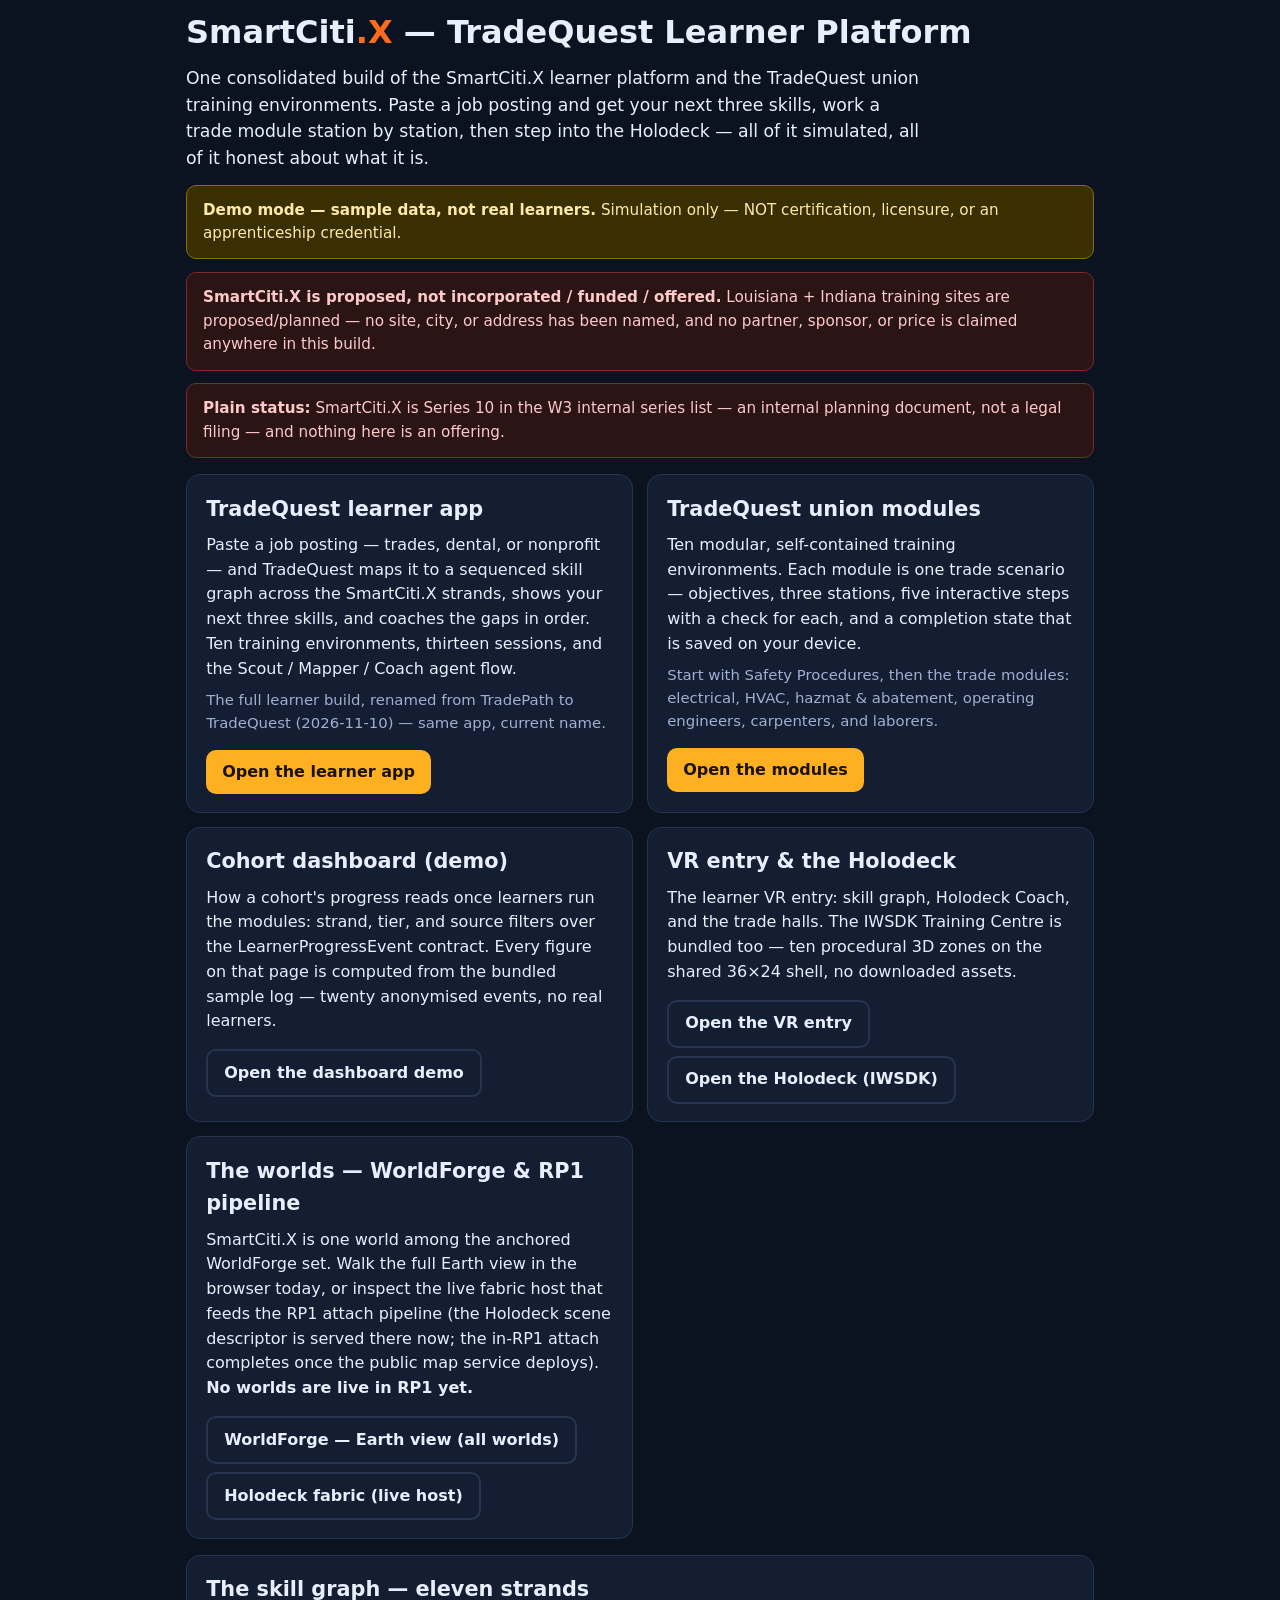
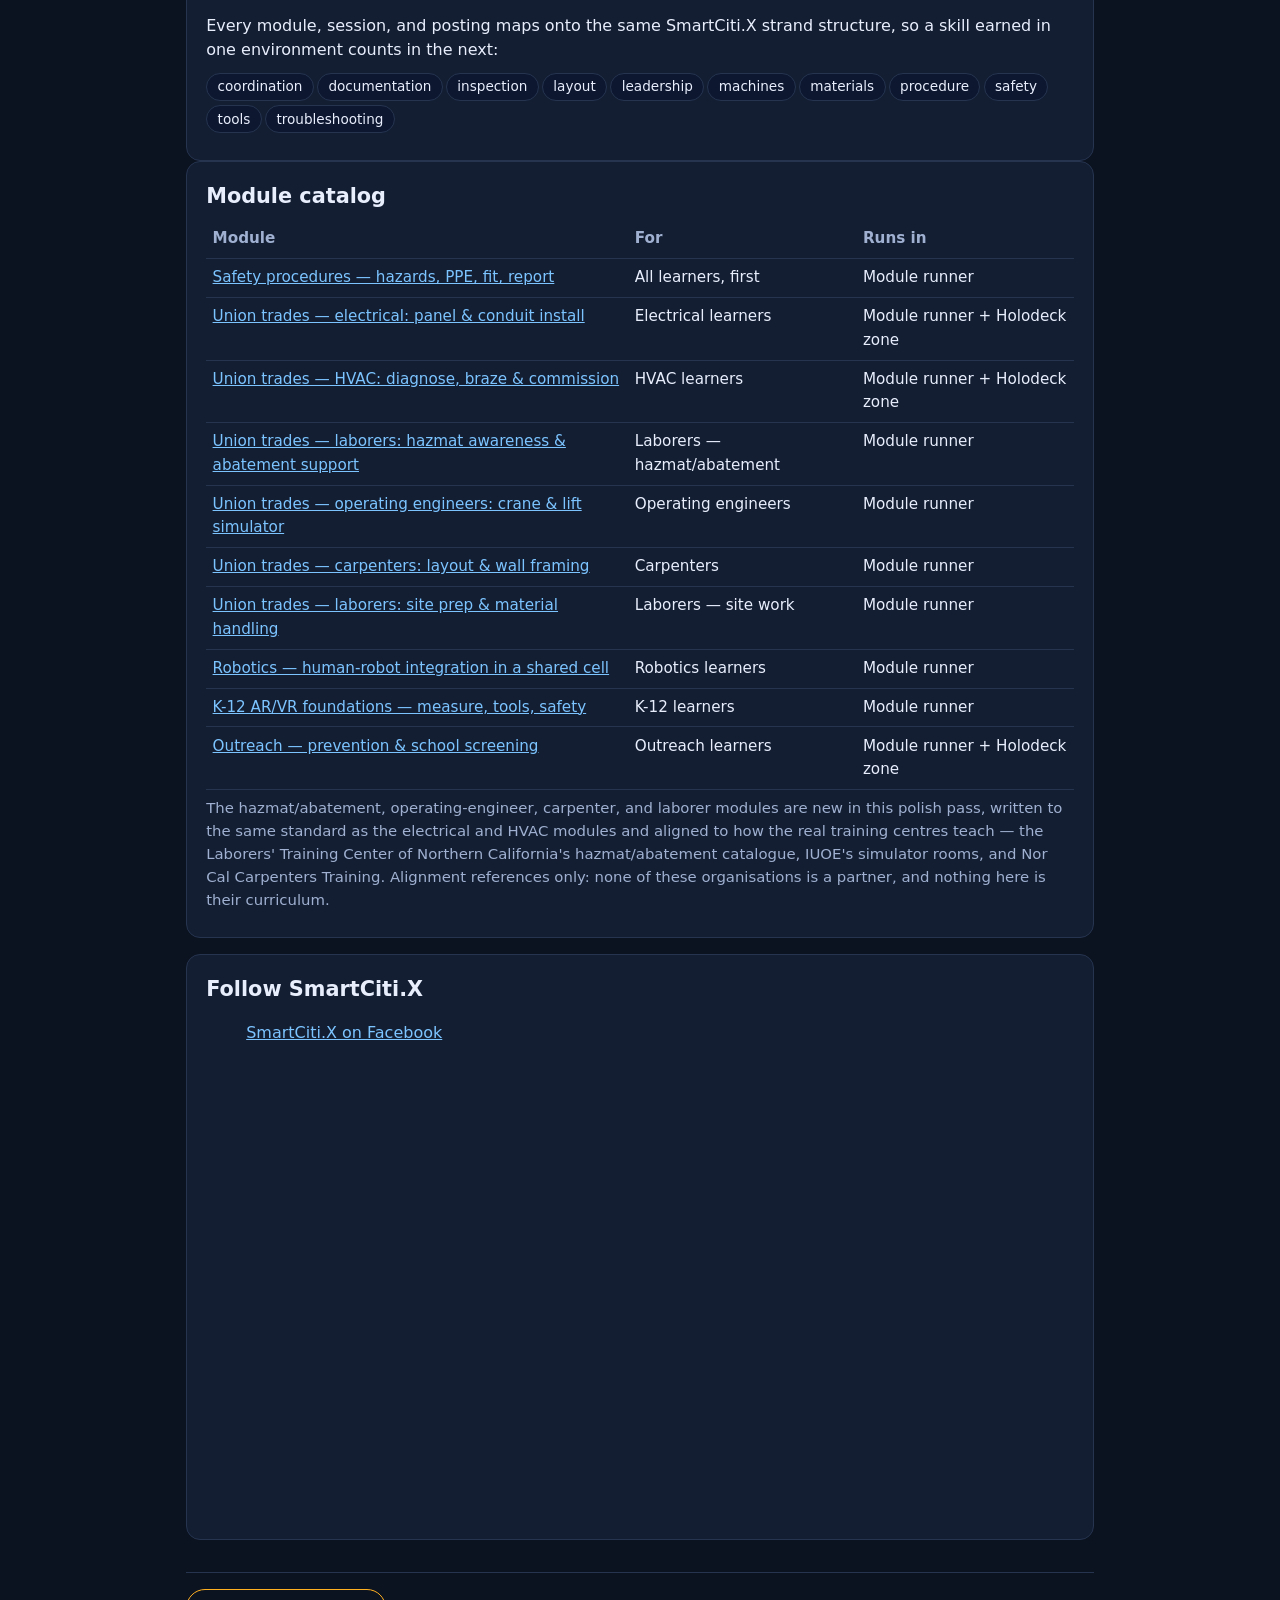
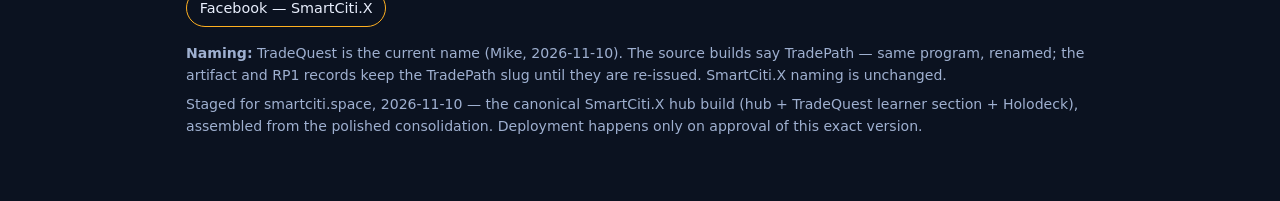
==== index.html @ e9504db9 "SmartCiti.X staged site — text snapshot (31 files, 558,957 B): hub + TradeQuest learner/modules + Ho" ====
<!DOCTYPE html>
<html lang="en">
<head>
<meta charset="utf-8">
<meta name="viewport" content="width=device-width, initial-scale=1, viewport-fit=cover">
<title>SmartCiti.X — TradeQuest Learner Platform</title>
<meta name="description" content="SmartCiti.X learner platform hub: the TradeQuest skill-graph app, ten modular union training environments, the cohort dashboard demo, and the VR entry. Demo build — SmartCiti.X is proposed, not incorporated, funded, or offered.">
<link rel="canonical" href="https://smartciti.space/">
<link rel="icon" type="image/png" href="assets/profile.png">
<meta property="og:title" content="SmartCiti.X — TradeQuest Learner Platform">
<meta property="og:description" content="A city-scale training world: trades, robotics, and manufacturing skills learned by doing. Demo build — SmartCiti.X is proposed, not incorporated, funded, or offered.">
<meta property="og:type" content="website">
<meta property="og:url" content="https://smartciti.space/">
<meta property="og:image" content="https://smartciti.space/assets/og-cover.png">
<meta property="og:image:width" content="1640">
<meta property="og:image:height" content="924">
<meta name="twitter:card" content="summary_large_image">
<meta name="twitter:title" content="SmartCiti.X — TradeQuest Learner Platform">
<meta name="twitter:description" content="A city-scale training world: trades, robotics, and manufacturing skills learned by doing. Demo build — proposed, not incorporated, funded, or offered.">
<meta name="twitter:image" content="https://smartciti.space/assets/og-cover.png">
<style>
:root{--bg:#0b1220;--panel:#131e33;--ink:#e8eefc;--mut:#9fb0d0;--acc:#ffb020;--ok:#2fbf71;--line:#26344f;--brand:#ff6b1a}
*{box-sizing:border-box}
body{margin:0;background:var(--bg);color:var(--ink);font-family:system-ui,-apple-system,"Segoe UI",sans-serif;line-height:1.55}
main{max-width:940px;margin:0 auto;padding:0 16px 56px}
a{color:#7cc4ff}
h1{font-size:2rem;margin:.5rem 0 .2rem}
h1 .x{color:var(--brand)}
h2{font-size:1.3rem;margin:0 0 .5rem}
p{margin:.45rem 0}
.lede{font-size:1.08rem;color:var(--ink);max-width:46rem}
.banner{border-radius:10px;padding:.8rem 1rem;margin:.8rem 0;font-size:.95rem}
.banner.demo{background:#3a2f00;border:1px solid #8a6d00;color:#ffe9a8}
.banner.proposed{background:#2a1414;border:1px solid #7a2b2b;color:#ffc9c9}
.grid{display:grid;grid-template-columns:1fr 1fr;gap:14px;margin:1rem 0}
@media(max-width:640px){.grid{grid-template-columns:1fr}}
.card{background:var(--panel);border:1px solid var(--line);border-radius:14px;padding:1.1rem 1.2rem}
.card a.btn{display:inline-block;margin-top:.5rem;background:var(--acc);color:#1a1200;font-weight:800;border-radius:10px;padding:.6rem 1rem;text-decoration:none}
.card a.btn.ghost{background:transparent;color:var(--ink);border:2px solid var(--line);font-weight:600}
.mut{color:var(--mut);font-size:.93rem}
.pill{display:inline-block;border:1px solid var(--line);border-radius:999px;padding:.15rem .65rem;margin:.15rem .2rem .15rem 0;font-size:.85rem;background:#0d1730}
table{width:100%;border-collapse:collapse;font-size:.95rem}
td,th{border-bottom:1px solid var(--line);padding:.45rem .4rem;text-align:left;vertical-align:top}
th{color:var(--mut);font-weight:600}
footer{color:var(--mut);font-size:.88rem;margin-top:2rem;border-top:1px solid var(--line);padding-top:1rem}
.agi-social{background:var(--panel);border:1px solid var(--line);border-radius:14px;padding:1.1rem 1.2rem;margin:1rem 0}
.agi-social h2{margin:0 0 1rem}
.agi-chips{display:flex;flex-wrap:wrap;gap:.5rem;margin:0 0 1rem;padding:0;list-style:none}
.agi-chips a{display:inline-block;padding:.45rem .8rem;border:1px solid var(--acc);border-radius:999px;color:var(--ink);text-decoration:none;font-size:.9rem}
.agi-fb-slot{min-height:500px}
</style>
</head>
<body>
<main>
<h1>SmartCiti<span class="x">.X</span> — TradeQuest Learner Platform</h1>
<p class="lede">One consolidated build of the SmartCiti.X learner platform and the
TradeQuest union training environments. Paste a job posting and get your next
three skills, work a trade module station by station, then step into the
Holodeck — all of it simulated, all of it honest about what it is.</p>

<div class="banner demo"><strong>Demo mode — sample data, not real learners.</strong>
Simulation only — NOT certification, licensure, or an apprenticeship credential.</div>
<div class="banner proposed"><strong>SmartCiti.X is proposed, not incorporated /
funded / offered.</strong> Louisiana + Indiana training sites are proposed/planned —
no site, city, or address has been named, and no partner, sponsor, or price is
claimed anywhere in this build.</div>
<div class="banner proposed"><strong>Plain status:</strong> SmartCiti.X is Series 10 in the W3 internal series list — an internal planning document, not a legal filing — and nothing here is an offering.</div>

<div class="grid">
  <section class="card">
    <h2>TradeQuest learner app</h2>
    <p>Paste a job posting — trades, dental, or nonprofit — and TradeQuest maps it
    to a sequenced skill graph across the SmartCiti.X strands, shows your next
    three skills, and coaches the gaps in order. Ten training environments,
    thirteen sessions, and the Scout / Mapper / Coach agent flow.</p>
    <p class="mut">The full learner build, renamed from TradePath to TradeQuest
    (2026-11-10) — same app, current name.</p>
    <a class="btn" href="learner/index.html">Open the learner app</a>
  </section>
  <section class="card">
    <h2>TradeQuest union modules</h2>
    <p>Ten modular, self-contained training environments. Each module is one
    trade scenario — objectives, three stations, five interactive steps with a
    check for each, and a completion state that is saved on your device.</p>
    <p class="mut">Start with Safety Procedures, then the trade modules:
    electrical, HVAC, hazmat &amp; abatement, operating engineers, carpenters,
    and laborers.</p>
    <a class="btn" href="modules/index.html">Open the modules</a>
  </section>
  <section class="card">
    <h2>Cohort dashboard (demo)</h2>
    <p>How a cohort's progress reads once learners run the modules: strand,
    tier, and source filters over the LearnerProgressEvent contract. Every
    figure on that page is computed from the bundled sample log — twenty
    anonymised events, no real learners.</p>
    <a class="btn ghost" href="dashboard-v2-demo.html">Open the dashboard demo</a>
  </section>
  <section class="card">
    <h2>VR entry &amp; the Holodeck</h2>
    <p>The learner VR entry: skill graph, Holodeck Coach, and the trade halls.
    The IWSDK Training Centre is bundled too — ten procedural 3D zones on the
    shared 36×24 shell, no downloaded assets.</p>
    <a class="btn ghost" href="vr-entry/index.html">Open the VR entry</a>
    <a class="btn ghost" href="holodeck/index.html">Open the Holodeck (IWSDK)</a>
  </section>
  <section class="card">
    <h2>The worlds — WorldForge &amp; RP1 pipeline</h2>
    <p>SmartCiti.X is one world among the anchored WorldForge set. Walk the full
    Earth view in the browser today, or inspect the live fabric host that feeds
    the RP1 attach pipeline (the Holodeck scene descriptor is served there now;
    the in-RP1 attach completes once the public map service deploys).
    <strong>No worlds are live in RP1 yet.</strong></p>
    <a class="btn ghost" href="https://agifuturefoundation.github.io/WorldForge-Browser/earth/">WorldForge — Earth view (all worlds)</a>
    <a class="btn ghost" href="https://rp1-worlds-production.up.railway.app/holodeck.json">Holodeck fabric (live host)</a>
  </section>
</div>

<section class="card">
  <h2>The skill graph — eleven strands</h2>
  <p>Every module, session, and posting maps onto the same SmartCiti.X strand
  structure, so a skill earned in one environment counts in the next:</p>
  <p><span class="pill">coordination</span><span class="pill">documentation</span><span class="pill">inspection</span><span class="pill">layout</span><span class="pill">leadership</span><span class="pill">machines</span><span class="pill">materials</span><span class="pill">procedure</span><span class="pill">safety</span><span class="pill">tools</span><span class="pill">troubleshooting</span></p>
</section>

<section class="card">
  <h2>Module catalog</h2>
  <table>
    <tr><th>Module</th><th>For</th><th>Runs in</th></tr>
    <tr><td><a href="modules/index.html?scenario=safety-procedures">Safety procedures — hazards, PPE, fit, report</a></td><td>All learners, first</td><td>Module runner</td></tr>
    <tr><td><a href="modules/index.html?scenario=union-trades-electrical">Union trades — electrical: panel &amp; conduit install</a></td><td>Electrical learners</td><td>Module runner + Holodeck zone</td></tr>
    <tr><td><a href="modules/index.html?scenario=union-trades-hvac">Union trades — HVAC: diagnose, braze &amp; commission</a></td><td>HVAC learners</td><td>Module runner + Holodeck zone</td></tr>
    <tr><td><a href="modules/index.html?scenario=union-trades-hazmat-abatement">Union trades — laborers: hazmat awareness &amp; abatement support</a></td><td>Laborers — hazmat/abatement</td><td>Module runner</td></tr>
    <tr><td><a href="modules/index.html?scenario=union-trades-operating-engineers">Union trades — operating engineers: crane &amp; lift simulator</a></td><td>Operating engineers</td><td>Module runner</td></tr>
    <tr><td><a href="modules/index.html?scenario=union-trades-carpenters">Union trades — carpenters: layout &amp; wall framing</a></td><td>Carpenters</td><td>Module runner</td></tr>
    <tr><td><a href="modules/index.html?scenario=union-trades-laborers">Union trades — laborers: site prep &amp; material handling</a></td><td>Laborers — site work</td><td>Module runner</td></tr>
    <tr><td><a href="modules/index.html?scenario=robotics-integration">Robotics — human-robot integration in a shared cell</a></td><td>Robotics learners</td><td>Module runner</td></tr>
    <tr><td><a href="modules/index.html?scenario=k12-arvr-foundations">K-12 AR/VR foundations — measure, tools, safety</a></td><td>K-12 learners</td><td>Module runner</td></tr>
    <tr><td><a href="modules/index.html?scenario=dental-screening-outreach">Outreach — prevention &amp; school screening</a></td><td>Outreach learners</td><td>Module runner + Holodeck zone</td></tr>
  </table>
  <p class="mut">The hazmat/abatement, operating-engineer, carpenter, and laborer
  modules are new in this polish pass, written to the same standard as the
  electrical and HVAC modules and aligned to how the real training centres
  teach — the Laborers' Training Center of Northern California's
  hazmat/abatement catalogue, IUOE's simulator rooms, and Nor Cal Carpenters
  Training. Alignment references only: none of these organisations is a
  partner, and nothing here is their curriculum.</p>
</section>

<section class="agi-social">
  <h2>Follow SmartCiti.X</h2>
  <div class="agi-fb-slot">
    <div class="fb-page"
         data-href="https://www.facebook.com/profile.php?id=61596590964426"
         data-tabs="timeline"
         data-width="500" data-height="500"
         data-small-header="false"
         data-adapt-container-width="true"
         data-hide-cover="false"
         data-show-facepile="false">
      <blockquote cite="https://www.facebook.com/profile.php?id=61596590964426" class="fb-xfbml-parse-ignore">
        <a href="https://www.facebook.com/profile.php?id=61596590964426">SmartCiti.X on Facebook</a>
      </blockquote>
    </div>
  </div>
</section>

<footer>
  <ul class="agi-chips" aria-label="Follow us">
    <li><a href="https://www.facebook.com/profile.php?id=61596590964426" rel="noopener" target="_blank">Facebook — SmartCiti.X</a></li>
  </ul>
  <p><strong>Naming:</strong> TradeQuest is the current name (Mike, 2026-11-10).
  The source builds say TradePath — same program, renamed; the artifact and RP1
  records keep the TradePath slug until they are re-issued. SmartCiti.X naming
  is unchanged.</p>
  <p>Staged for smartciti.space, 2026-11-10 — the canonical SmartCiti.X hub
  build (hub + TradeQuest learner section + Holodeck), assembled from the
  polished consolidation. Deployment happens only on approval of this exact
  version.</p>
</footer>
</main>
<div id="fb-root"></div>
<script>
  // Lazy SDK loader: call agiLoadFb() when the Follow section nears the viewport.
  function agiLoadFb(){
    if (window.__agiFbLoaded) return; window.__agiFbLoaded = true;
    var s=document.createElement('script');
    s.async=true; s.defer=true; s.crossOrigin='anonymous';
    s.src='https://connect.facebook.net/en_US/sdk.js#xfbml=1&version=v20.0';
    document.body.appendChild(s);
  }
  document.addEventListener('DOMContentLoaded',function(){
    var el=document.querySelector('.agi-social'); if(!el) return;
    if(!('IntersectionObserver' in window)){ agiLoadFb(); return; }
    var io=new IntersectionObserver(function(es){ es.forEach(function(e){ if(e.isIntersecting){ agiLoadFb(); io.disconnect(); } }); },{rootMargin:'600px'});
    io.observe(el);
  });
</script>
</body>
</html>
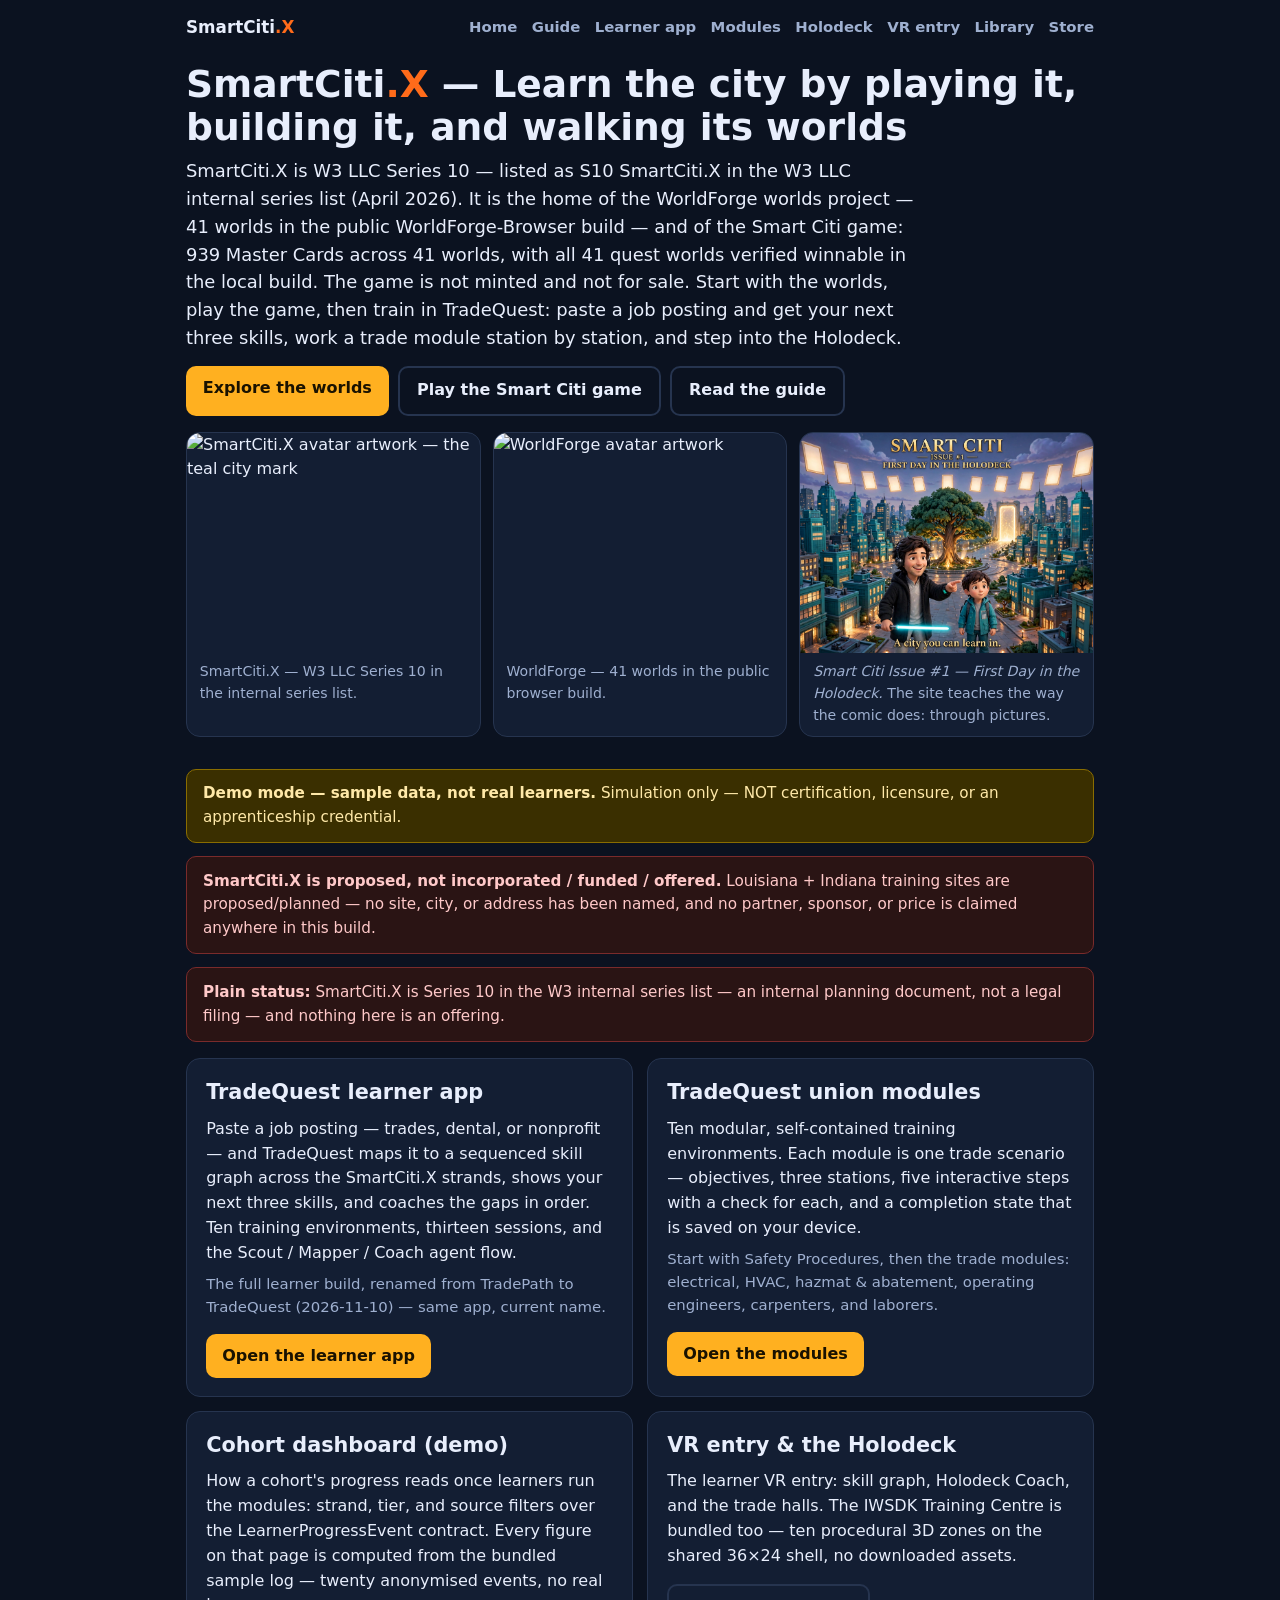
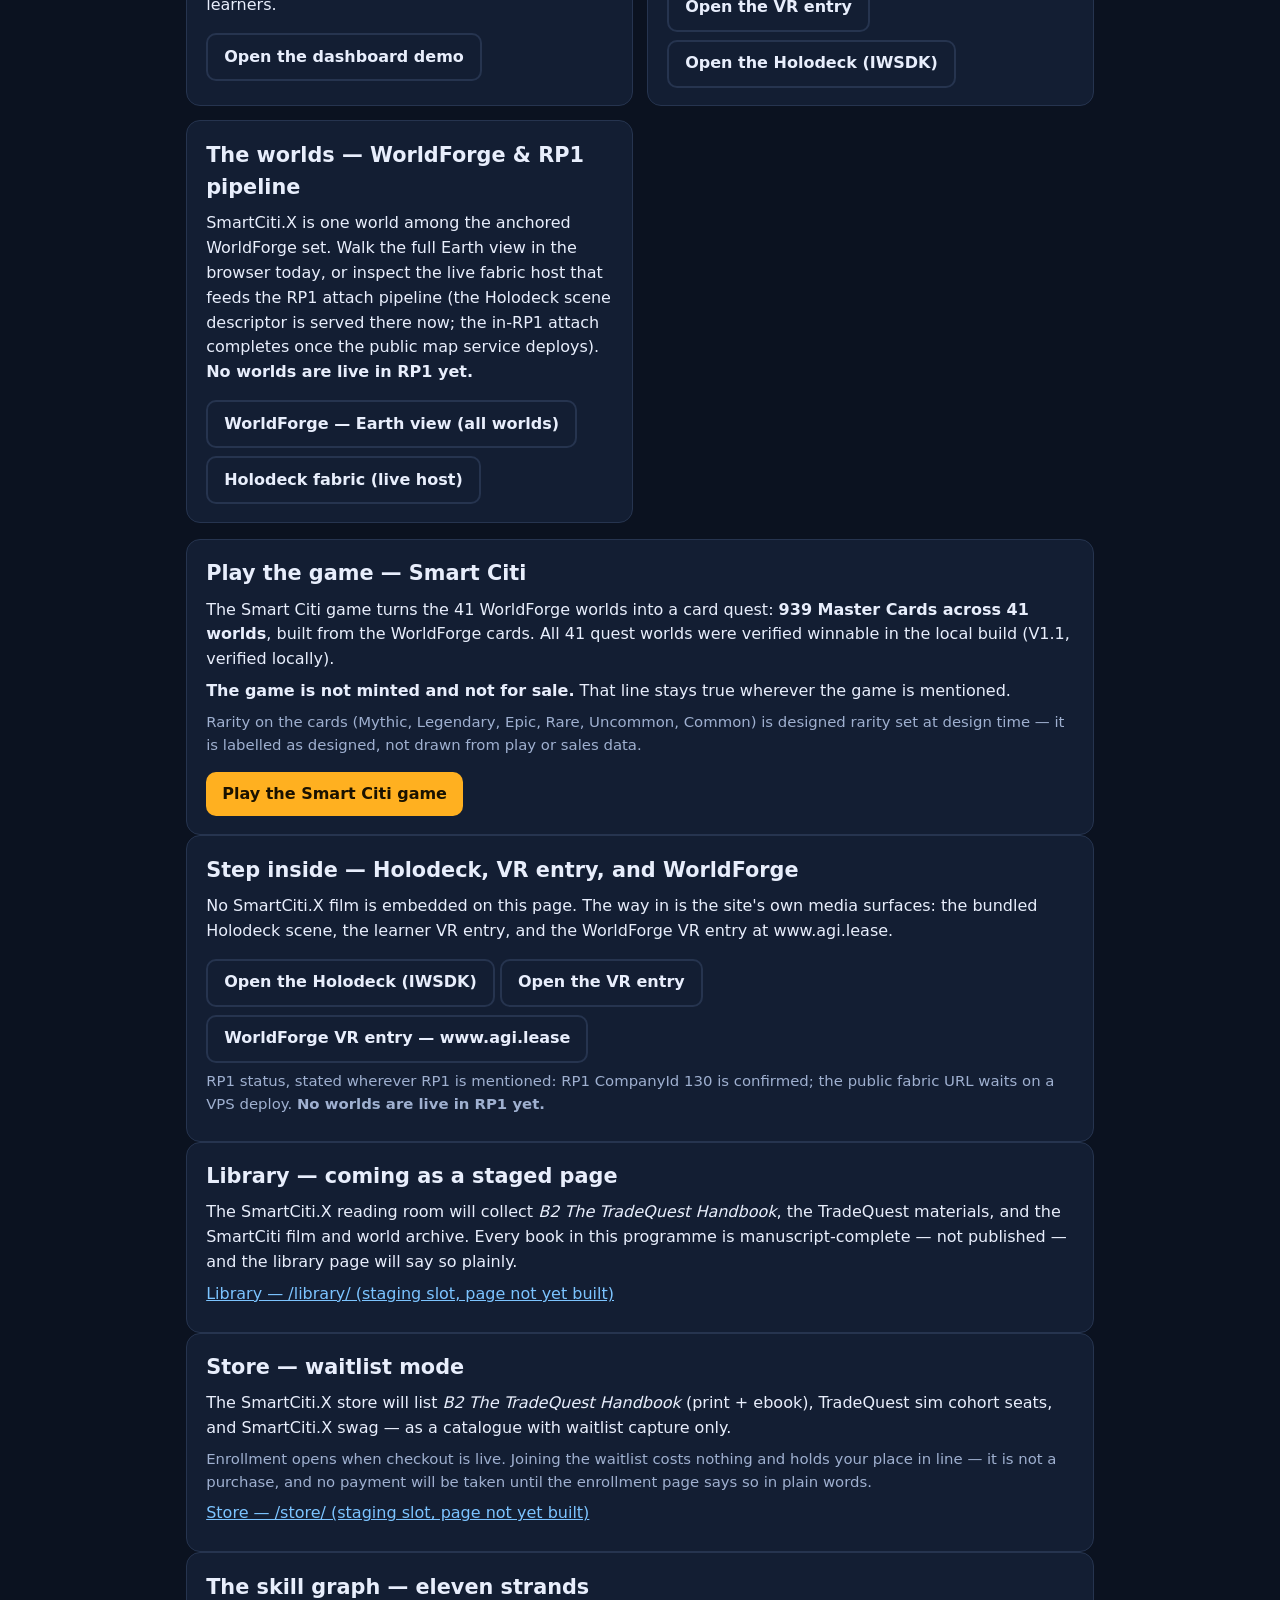
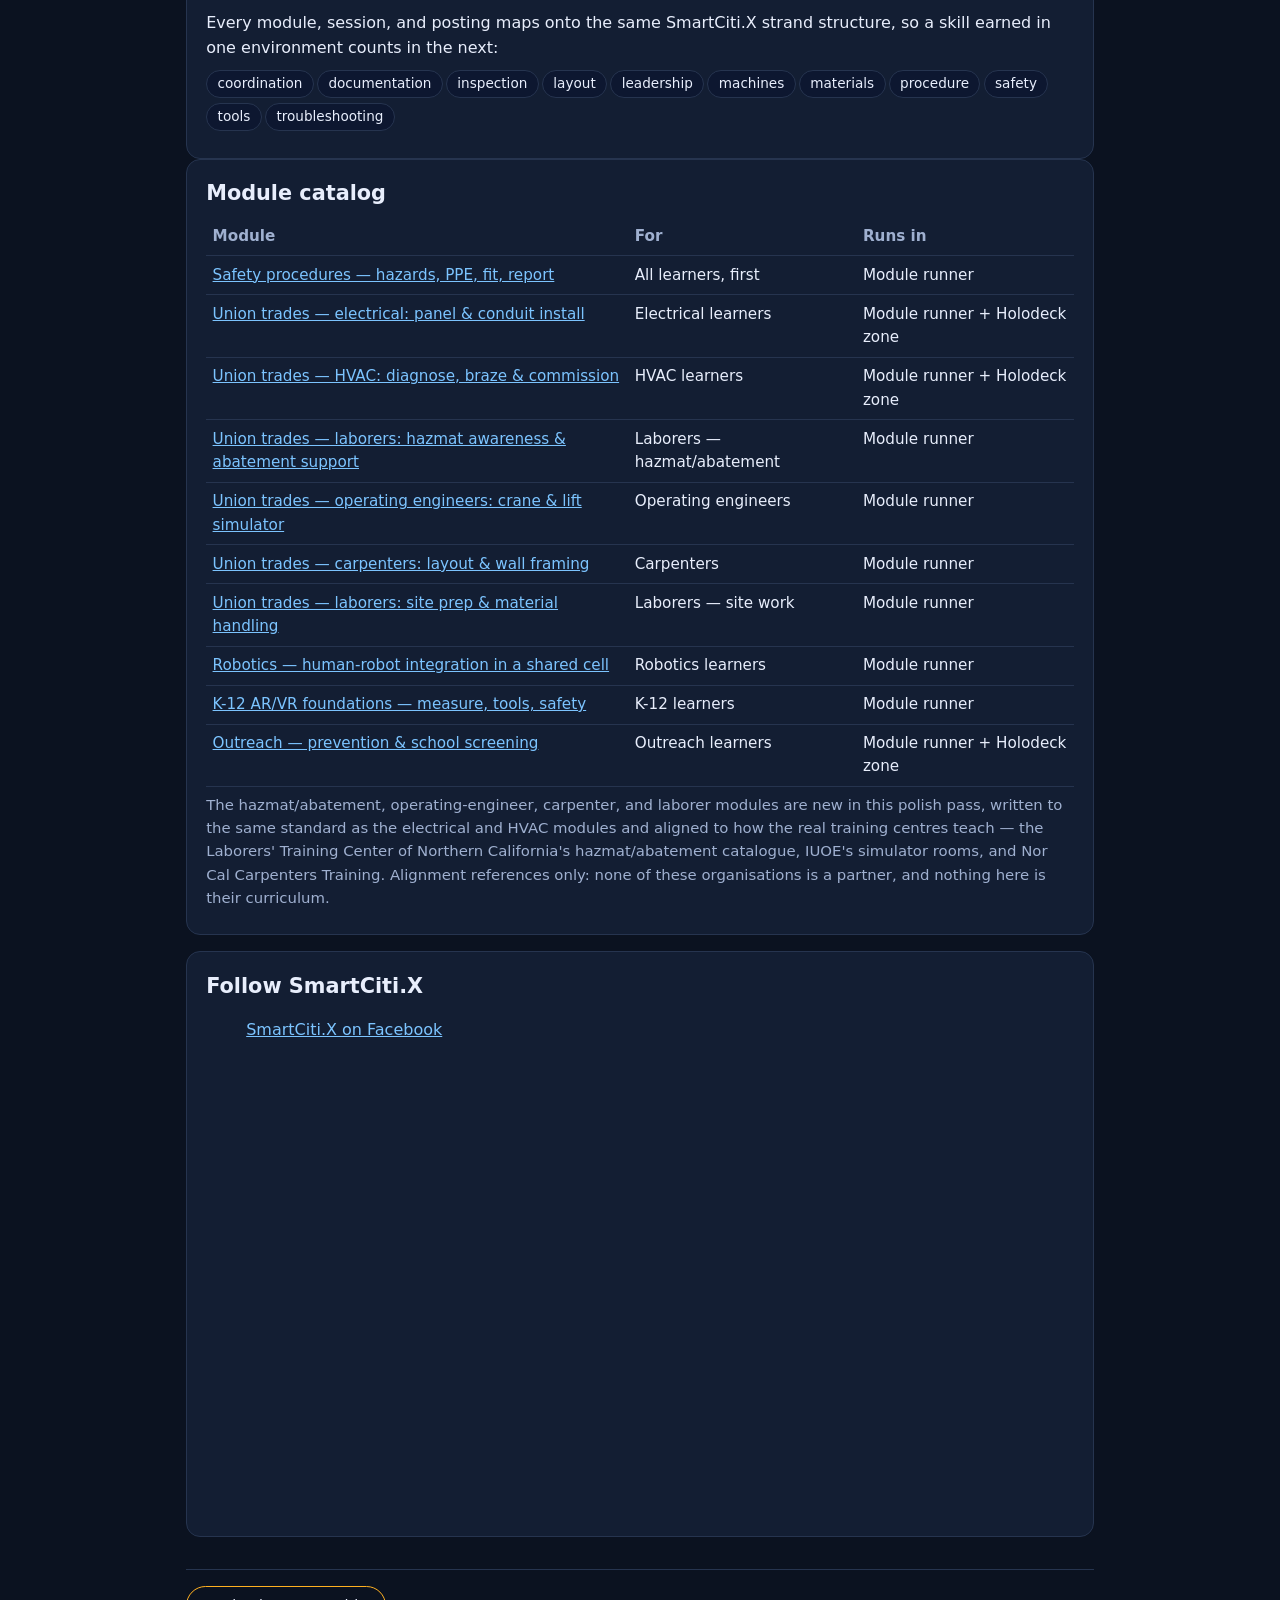
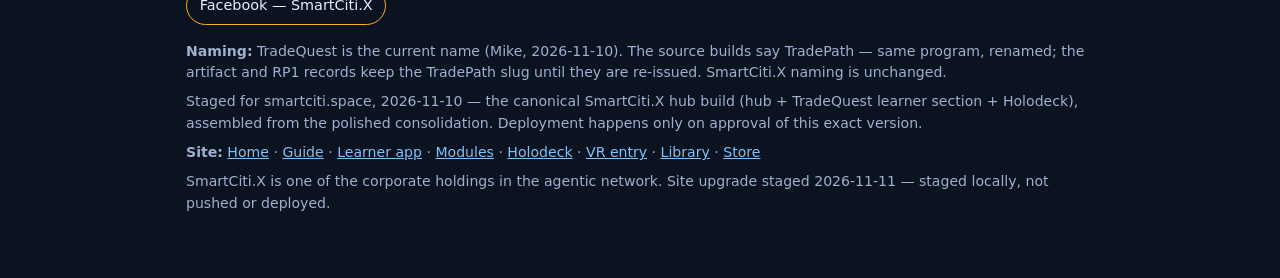
==== commit 65a1aa8e: "Site upgrade 2026-11: hero + Smart Citi game live at /game/" ====
--- a/index.html
+++ b/index.html
@@ -48,15 +48,75 @@
 .agi-chips{display:flex;flex-wrap:wrap;gap:.5rem;margin:0 0 1rem;padding:0;list-style:none}
 .agi-chips a{display:inline-block;padding:.45rem .8rem;border:1px solid var(--acc);border-radius:999px;color:var(--ink);text-decoration:none;font-size:.9rem}
 .agi-fb-slot{min-height:500px}
+.site-head{display:flex;flex-wrap:wrap;align-items:center;gap:.6rem 1rem;padding:.9rem 0 .4rem}
+.site-head .brand{font-weight:800;font-size:1.05rem;color:var(--ink);text-decoration:none}
+.site-head .brand .x{color:var(--brand)}
+.site-nav{display:flex;flex-wrap:wrap;gap:.35rem .9rem;margin-left:auto}
+.site-nav a{color:var(--mut);text-decoration:none;font-size:.93rem;font-weight:600}
+.site-nav a:hover{color:var(--ink);text-decoration:underline}
+.hero{padding:.6rem 0 .2rem}
+.hero h1{font-size:2.35rem;line-height:1.15;margin:.4rem 0 .5rem}
+.hero .lede{font-size:1.12rem}
+.hero-figs{display:grid;grid-template-columns:1fr 1fr 1fr;gap:12px;margin:1rem 0}
+@media(max-width:640px){.hero-figs{grid-template-columns:1fr}}
+.hero-figs figure{margin:0;background:var(--panel);border:1px solid var(--line);border-radius:14px;overflow:hidden}
+.hero-figs img{display:block;width:100%;height:220px;object-fit:cover}
+.hero-figs figcaption{padding:.55rem .8rem;color:var(--mut);font-size:.88rem}
+.cta-row{display:flex;flex-wrap:wrap;gap:.6rem;margin:.9rem 0 .2rem}
+.cta-row a.btn{display:inline-block;background:var(--acc);color:#1a1200;font-weight:800;border-radius:10px;padding:.65rem 1.05rem;text-decoration:none}
+.cta-row a.btn.ghost{background:transparent;color:var(--ink);border:2px solid var(--line);font-weight:600}
+.btn.disabled{opacity:.55;cursor:default}
+figure.page-fig{margin:1rem 0;background:var(--panel);border:1px solid var(--line);border-radius:14px;overflow:hidden}
+figure.page-fig img{display:block;width:100%;max-height:340px;object-fit:cover}
+figure.page-fig figcaption{padding:.55rem .8rem;color:var(--mut);font-size:.88rem}
 </style>
 </head>
 <body>
 <main>
-<h1>SmartCiti<span class="x">.X</span> — TradeQuest Learner Platform</h1>
-<p class="lede">One consolidated build of the SmartCiti.X learner platform and the
-TradeQuest union training environments. Paste a job posting and get your next
-three skills, work a trade module station by station, then step into the
-Holodeck — all of it simulated, all of it honest about what it is.</p>
+<header class="site-head">
+  <a class="brand" href="index.html">SmartCiti<span class="x">.X</span></a>
+  <nav class="site-nav" aria-label="Site">
+    <a href="index.html">Home</a>
+    <a href="guide.html">Guide</a>
+    <a href="learner/index.html">Learner app</a>
+    <a href="modules/index.html">Modules</a>
+    <a href="holodeck/index.html">Holodeck</a>
+    <a href="vr-entry/index.html">VR entry</a>
+    <a href="/library/">Library</a>
+    <a href="/store/">Store</a>
+  </nav>
+</header>
+
+<section class="hero">
+<h1>SmartCiti<span class="x">.X</span> — Learn the city by playing it, building it, and walking its worlds</h1>
+<p class="lede">SmartCiti.X is W3 LLC Series 10 — listed as S10 SmartCiti.X in the
+W3 LLC internal series list (April 2026). It is the home of the WorldForge worlds
+project — 41 worlds in the public WorldForge-Browser build — and of the Smart Citi
+game: 939 Master Cards across 41 worlds, with all 41 quest worlds verified
+winnable in the local build. The game is not minted and not for sale. Start with
+the worlds, play the game, then train in TradeQuest: paste a job posting and get
+your next three skills, work a trade module station by station, and step into the
+Holodeck.</p>
+<div class="cta-row">
+  <a class="btn" href="https://agifuturefoundation.github.io/WorldForge-Browser/earth/">Explore the worlds</a>
+  <a class="btn ghost" href="#game">Play the Smart Citi game</a>
+  <a class="btn ghost" href="guide.html">Read the guide</a>
+</div>
+<div class="hero-figs">
+  <figure>
+    <img src="assets/smartciti-x-avatar.png" alt="SmartCiti.X avatar artwork — the teal city mark">
+    <figcaption>SmartCiti.X — W3 LLC Series 10 in the internal series list.</figcaption>
+  </figure>
+  <figure>
+    <img src="assets/worldforge-avatar.png" alt="WorldForge avatar artwork">
+    <figcaption>WorldForge — 41 worlds in the public browser build.</figcaption>
+  </figure>
+  <figure>
+    <img src="assets/comic-issue-01-cover.webp" alt="Smart Citi Issue #1 comic cover — First Day in the Holodeck">
+    <figcaption><em>Smart Citi Issue #1 — First Day in the Holodeck.</em> The site teaches the way the comic does: through pictures.</figcaption>
+  </figure>
+</div>
+</section>
 
 <div class="banner demo"><strong>Demo mode — sample data, not real learners.</strong>
 Simulation only — NOT certification, licensure, or an apprenticeship credential.</div>
@@ -114,6 +174,74 @@
     <a class="btn ghost" href="https://rp1-worlds-production.up.railway.app/holodeck.json">Holodeck fabric (live host)</a>
   </section>
 </div>
+
+<!-- ============================================================
+     SMART CITI GAME — live section (site upgrade 2026-11)
+     The playable build lives in this site at game/index.html,
+     with its card data at game/data/cards.enriched.json.
+     ============================================================ -->
+<section class="card" id="game">
+  <h2>Play the game — Smart Citi</h2>
+  <p>The Smart Citi game turns the 41 WorldForge worlds into a card quest:
+  <strong>939 Master Cards across 41 worlds</strong>, built from the WorldForge
+  cards. All 41 quest worlds were verified winnable in the local build
+  (V1.1, verified locally).</p>
+  <p><strong>The game is not minted and not for sale.</strong> That line stays
+  true wherever the game is mentioned.</p>
+  <p class="mut">Rarity on the cards (Mythic, Legendary, Epic, Rare, Uncommon,
+  Common) is designed rarity set at design time — it is labelled as designed,
+  not drawn from play or sales data.</p>
+  <a class="btn" href="game/index.html">Play the Smart Citi game</a>
+</section>
+
+<section class="card">
+  <h2>Step inside — Holodeck, VR entry, and WorldForge</h2>
+  <p>No SmartCiti.X film is embedded on this page. The way in is the site's own
+  media surfaces: the bundled Holodeck scene, the learner VR entry, and the
+  WorldForge VR entry at www.agi.lease.</p>
+  <p>
+    <a class="btn ghost" href="holodeck/index.html">Open the Holodeck (IWSDK)</a>
+    <a class="btn ghost" href="vr-entry/index.html">Open the VR entry</a>
+    <a class="btn ghost" href="https://www.agi.lease/">WorldForge VR entry — www.agi.lease</a>
+  </p>
+  <p class="mut">RP1 status, stated wherever RP1 is mentioned: RP1 CompanyId 130
+  is confirmed; the public fabric URL waits on a VPS deploy.
+  <strong>No worlds are live in RP1 yet.</strong></p>
+</section>
+
+<!-- ============================================================
+     STAGING SLOT — LIBRARY (BLUEPRINT §3, SmartCiti.X row)
+     Target page /library/ is NOT built in this upgrade.
+     Contents when built: B2 The TradeQuest Handbook, TradeQuest
+     materials, and the SmartCiti film and world archive.
+     This slot is a nav + section placeholder only.
+     ============================================================ -->
+<section class="card" id="library-slot">
+  <h2>Library — coming as a staged page</h2>
+  <p>The SmartCiti.X reading room will collect <em>B2 The TradeQuest
+  Handbook</em>, the TradeQuest materials, and the SmartCiti film and world
+  archive. Every book in this programme is manuscript-complete — not
+  published — and the library page will say so plainly.</p>
+  <p><a href="/library/">Library — /library/ (staging slot, page not yet built)</a></p>
+</section>
+
+<!-- ============================================================
+     STAGING SLOT — STORE (BLUEPRINT §3, SmartCiti.X row)
+     Target page /store/ is NOT built in this upgrade.
+     Contents when built: B2 (print + ebook), the TradeQuest sim
+     cohort waitlist, and SmartCiti.X swag. WAITLIST MODE ONLY:
+     no checkout, no cart that takes payment, no PayPal links.
+     ============================================================ -->
+<section class="card" id="store-slot">
+  <h2>Store — waitlist mode</h2>
+  <p>The SmartCiti.X store will list <em>B2 The TradeQuest Handbook</em>
+  (print + ebook), TradeQuest sim cohort seats, and SmartCiti.X swag —
+  as a catalogue with waitlist capture only.</p>
+  <p class="mut">Enrollment opens when checkout is live. Joining the waitlist
+  costs nothing and holds your place in line — it is not a purchase, and no
+  payment will be taken until the enrollment page says so in plain words.</p>
+  <p><a href="/store/">Store — /store/ (staging slot, page not yet built)</a></p>
+</section>
 
 <section class="card">
   <h2>The skill graph — eleven strands</h2>
@@ -176,6 +304,13 @@
   build (hub + TradeQuest learner section + Holodeck), assembled from the
   polished consolidation. Deployment happens only on approval of this exact
   version.</p>
+  <p><strong>Site:</strong> <a href="index.html">Home</a> ·
+  <a href="guide.html">Guide</a> · <a href="learner/index.html">Learner app</a> ·
+  <a href="modules/index.html">Modules</a> · <a href="holodeck/index.html">Holodeck</a> ·
+  <a href="vr-entry/index.html">VR entry</a> · <a href="/library/">Library</a> ·
+  <a href="/store/">Store</a></p>
+  <p>SmartCiti.X is one of the corporate holdings in the agentic network.
+  Site upgrade staged 2026-11-11 — staged locally, not pushed or deployed.</p>
 </footer>
 </main>
 <div id="fb-root"></div>
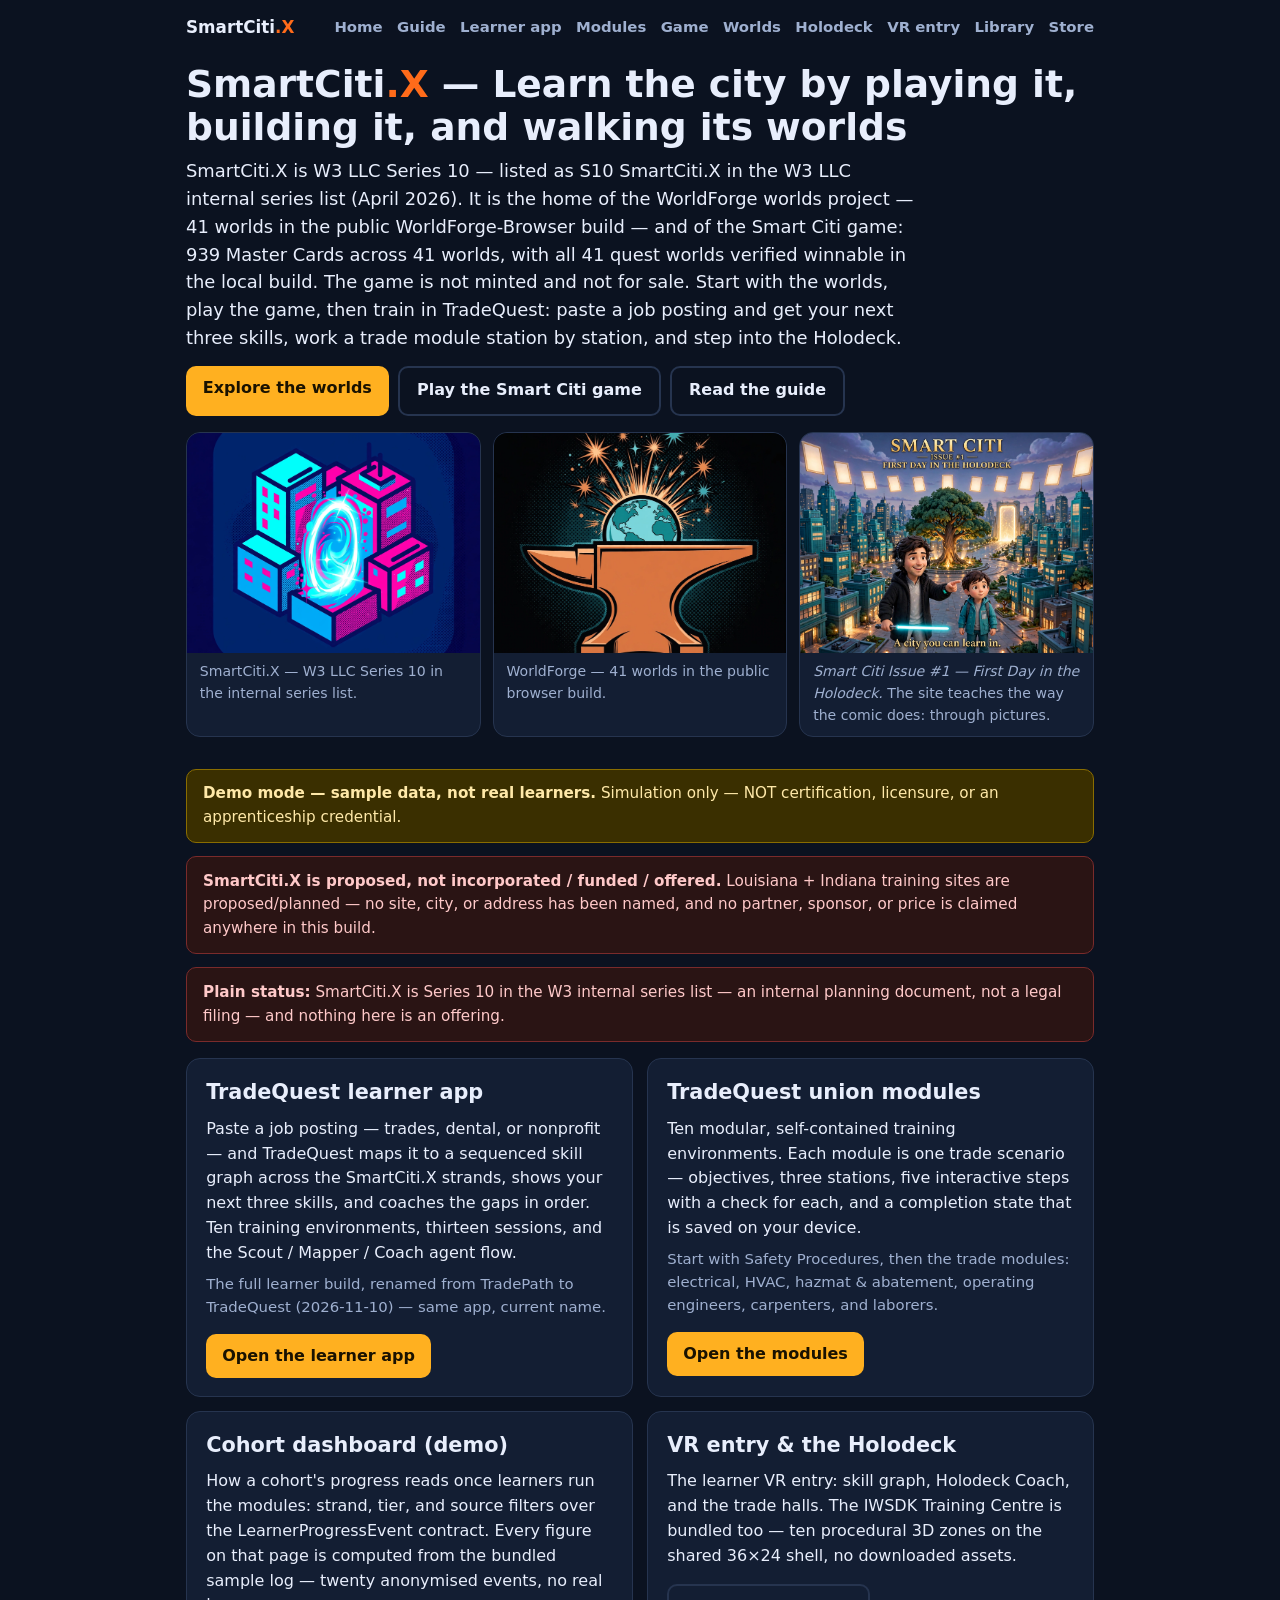
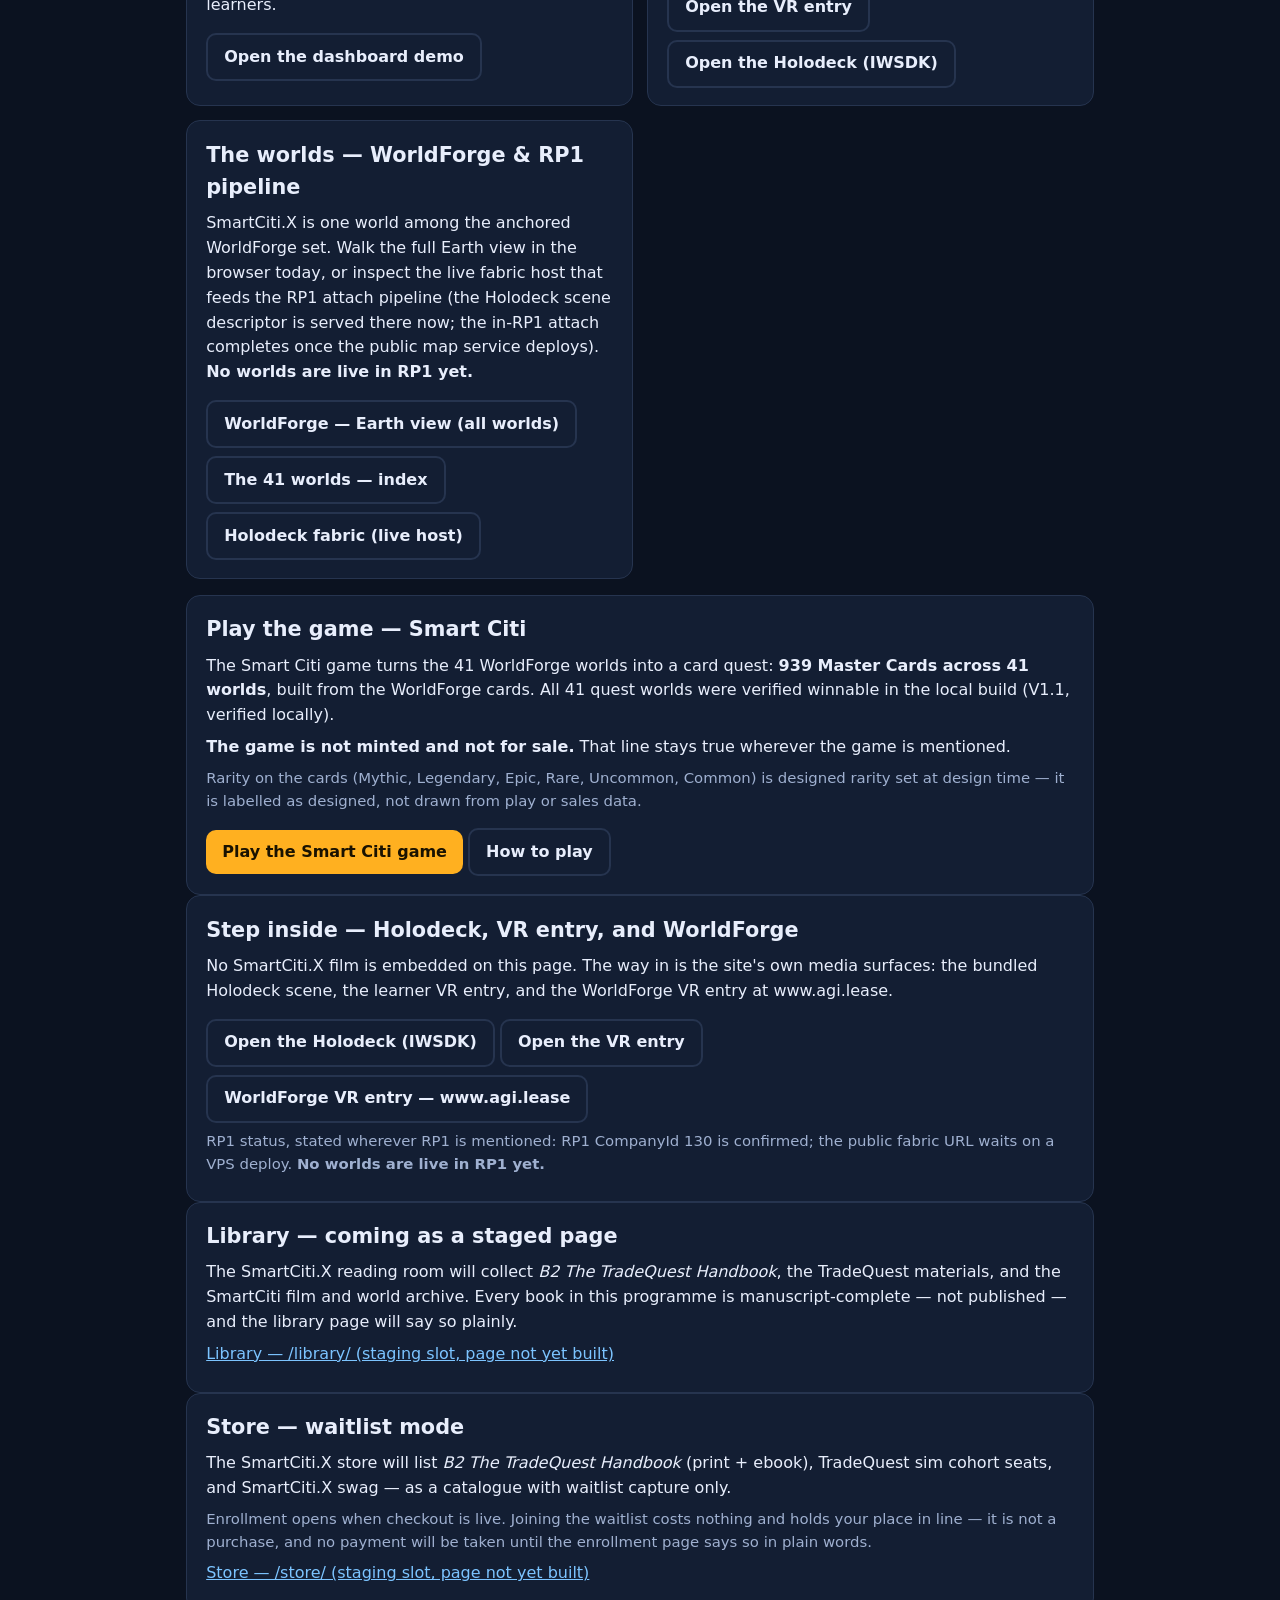
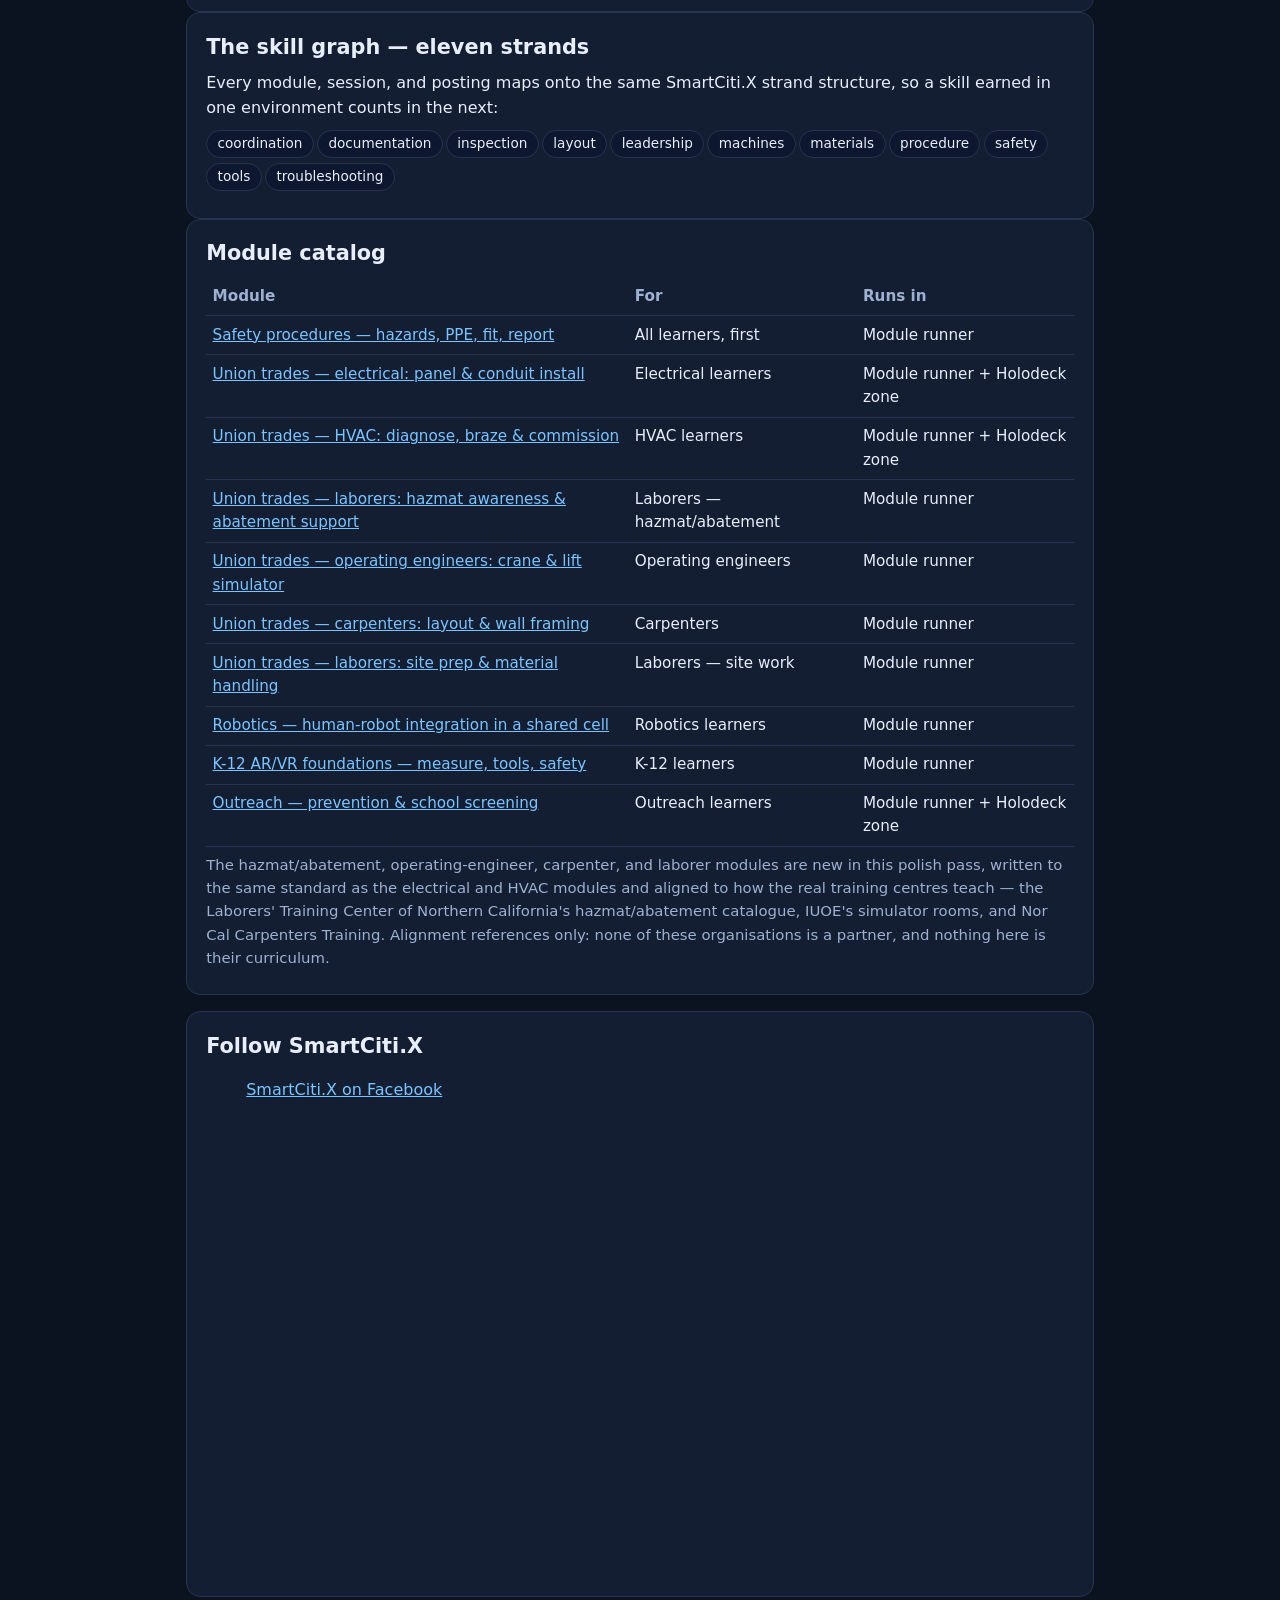
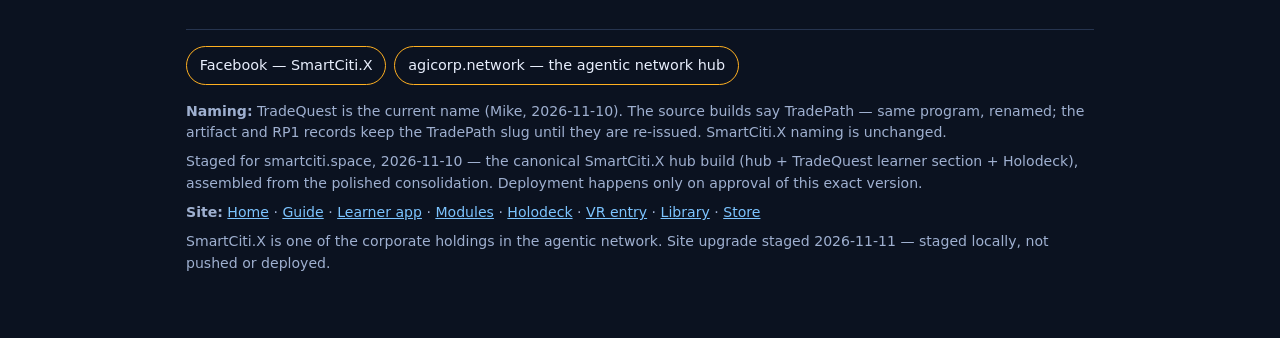
==== commit 24431ff9: "Content gaps: add game how-to-play, 41-worlds index, Holodeck about pages; wire nav (Game/Worlds/Hol" ====
--- a/index.html
+++ b/index.html
@@ -80,7 +80,9 @@
     <a href="guide.html">Guide</a>
     <a href="learner/index.html">Learner app</a>
     <a href="modules/index.html">Modules</a>
-    <a href="holodeck/index.html">Holodeck</a>
+    <a href="game/index.html">Game</a>
+    <a href="worlds/index.html">Worlds</a>
+    <a href="holodeck/about.html">Holodeck</a>
     <a href="vr-entry/index.html">VR entry</a>
     <a href="/library/">Library</a>
     <a href="/store/">Store</a>
@@ -171,6 +173,7 @@
     the in-RP1 attach completes once the public map service deploys).
     <strong>No worlds are live in RP1 yet.</strong></p>
     <a class="btn ghost" href="https://agifuturefoundation.github.io/WorldForge-Browser/earth/">WorldForge — Earth view (all worlds)</a>
+    <a class="btn ghost" href="worlds/index.html">The 41 worlds — index</a>
     <a class="btn ghost" href="https://rp1-worlds-production.up.railway.app/holodeck.json">Holodeck fabric (live host)</a>
   </section>
 </div>
@@ -192,6 +195,7 @@
   Common) is designed rarity set at design time — it is labelled as designed,
   not drawn from play or sales data.</p>
   <a class="btn" href="game/index.html">Play the Smart Citi game</a>
+  <a class="btn ghost" href="game/how-to-play.html">How to play</a>
 </section>
 
 <section class="card">
@@ -295,6 +299,7 @@
 <footer>
   <ul class="agi-chips" aria-label="Follow us">
     <li><a href="https://www.facebook.com/profile.php?id=61596590964426" rel="noopener" target="_blank">Facebook — SmartCiti.X</a></li>
+    <li><a href="https://www.agicorp.network" rel="noopener" target="_blank">agicorp.network — the agentic network hub</a></li>
   </ul>
   <p><strong>Naming:</strong> TradeQuest is the current name (Mike, 2026-11-10).
   The source builds say TradePath — same program, renamed; the artifact and RP1
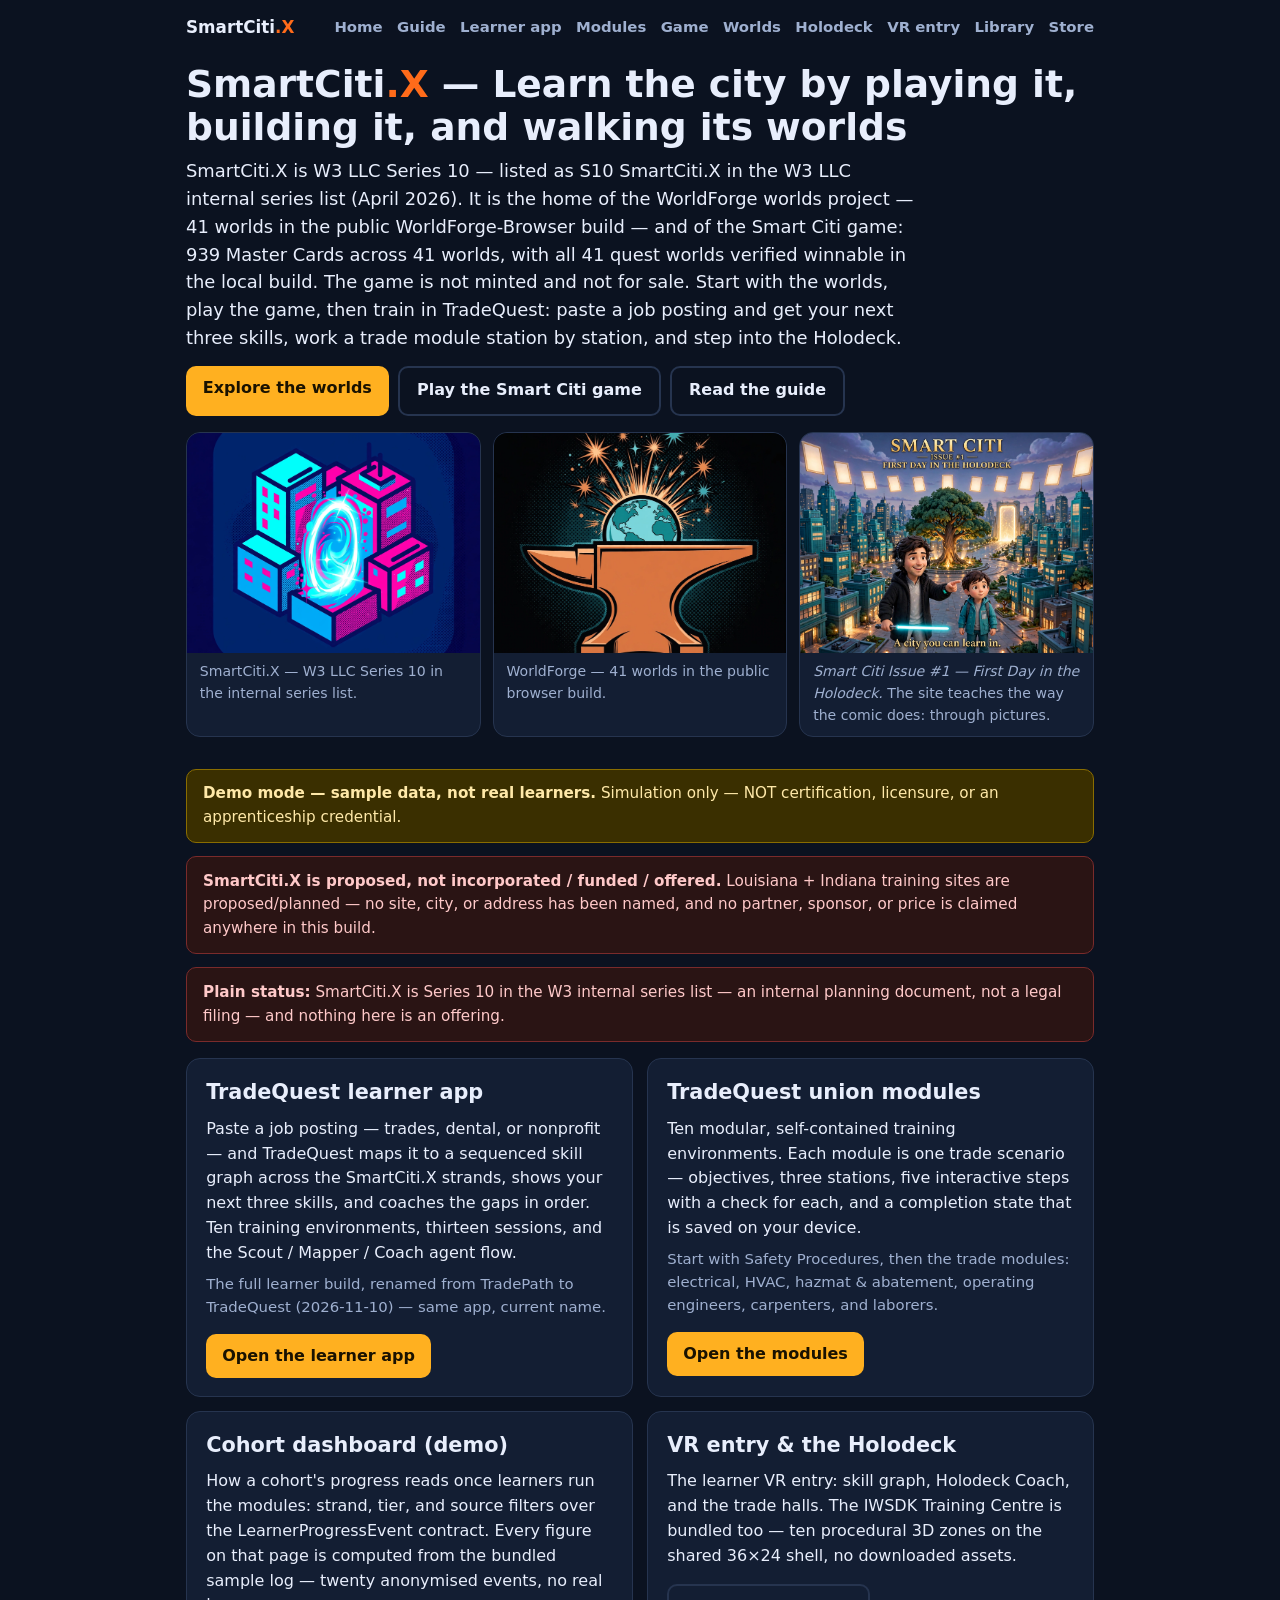
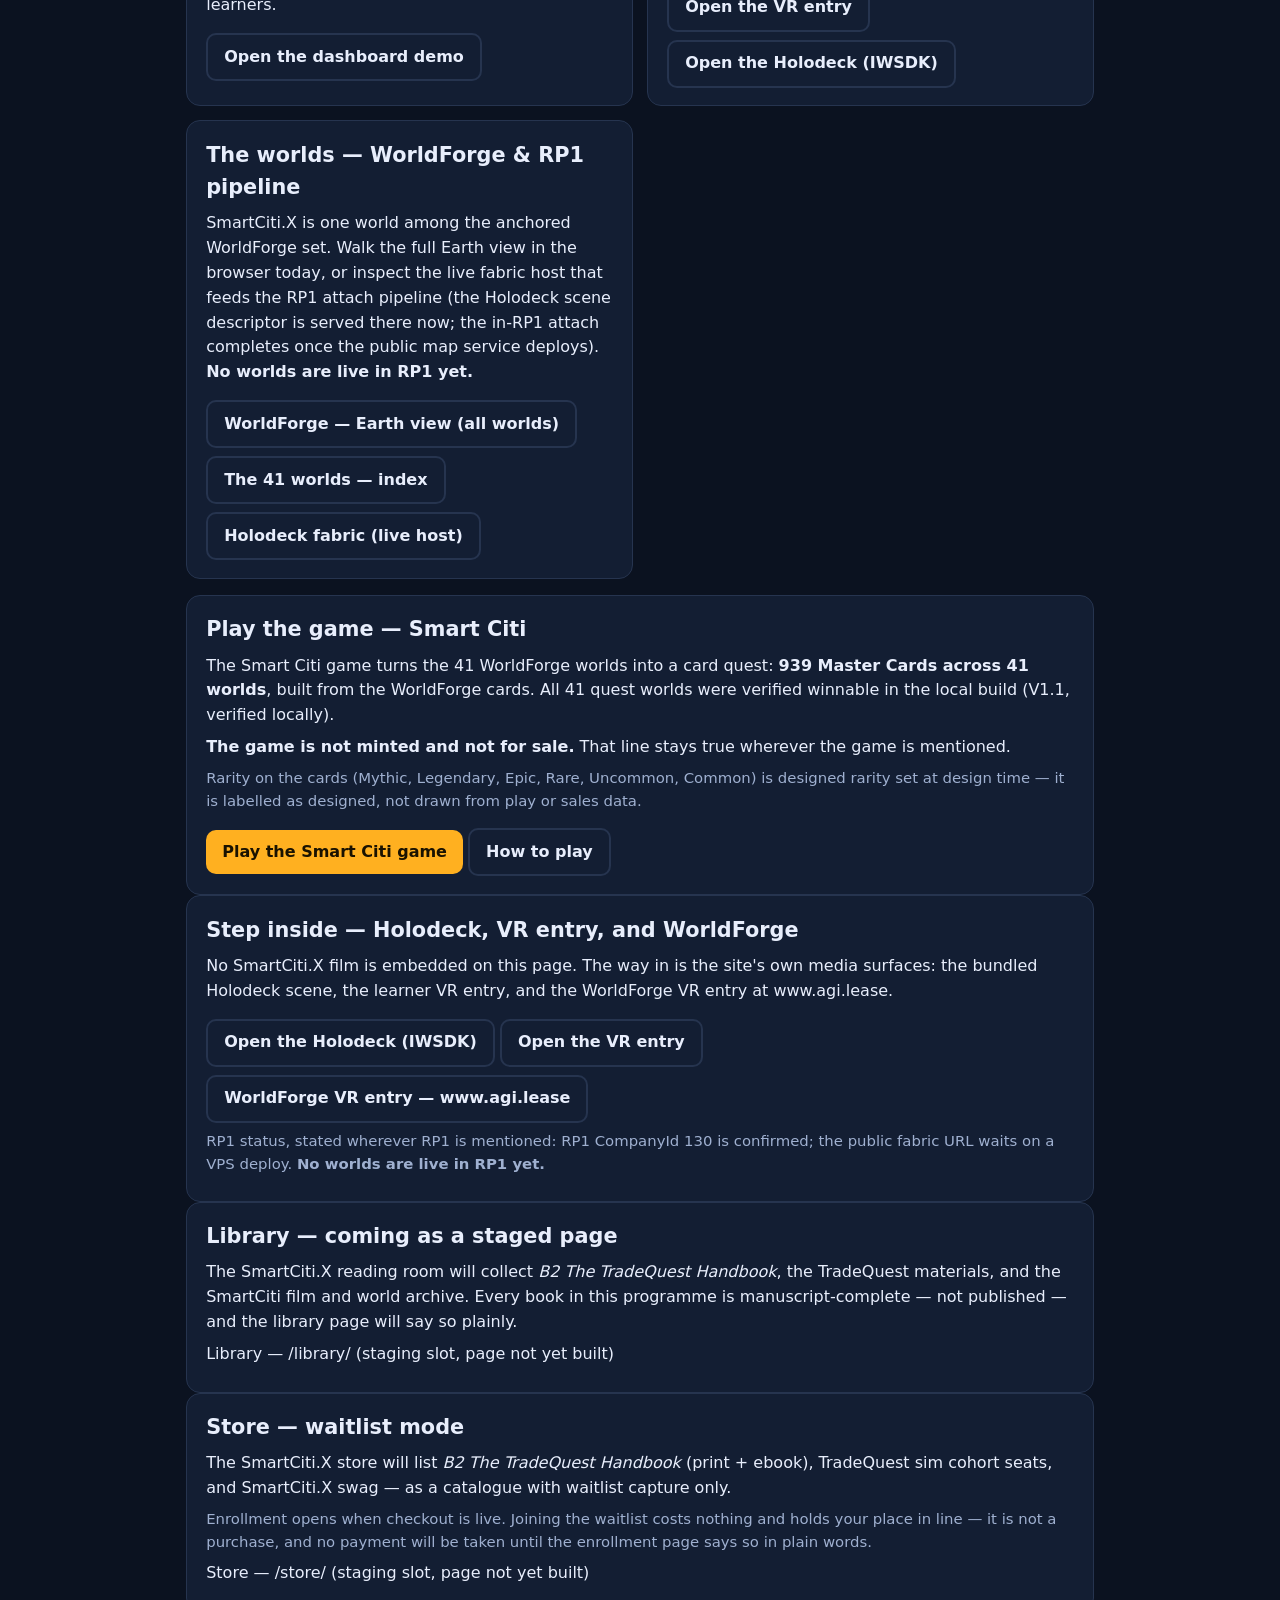
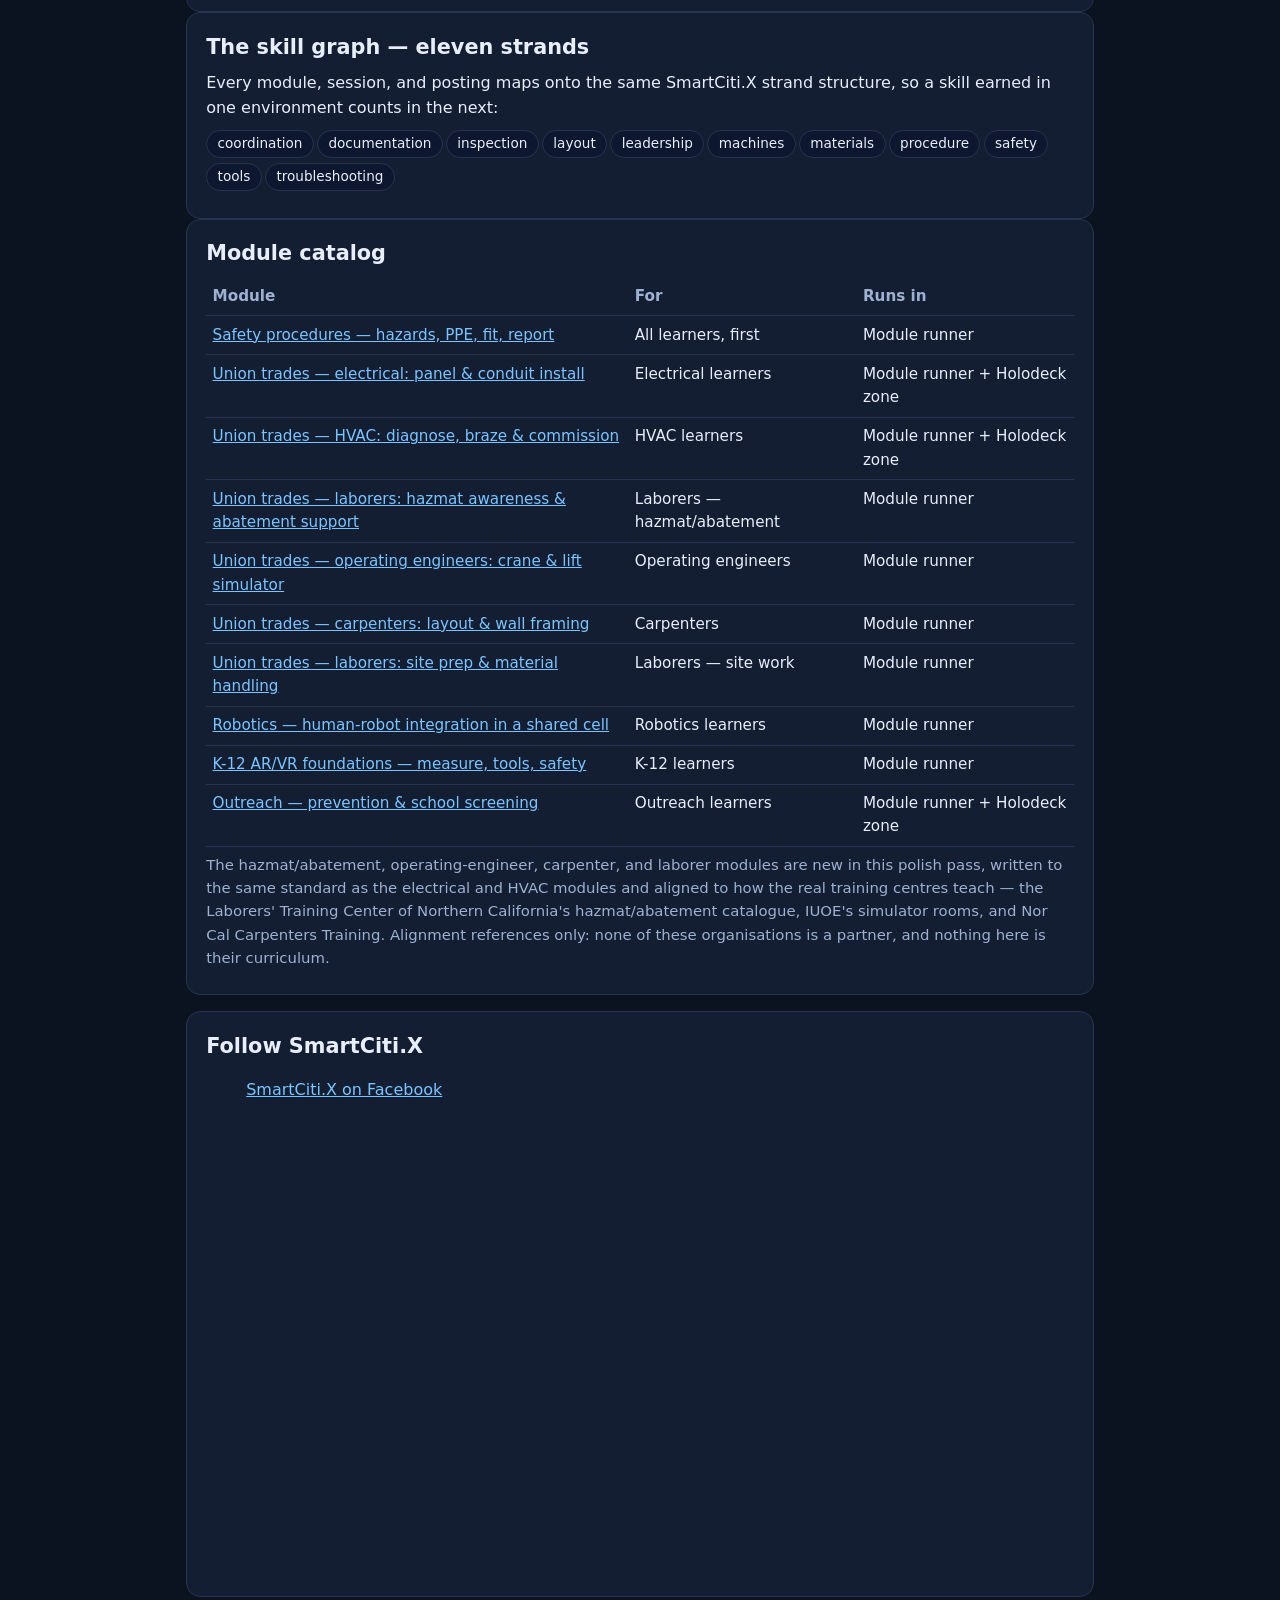
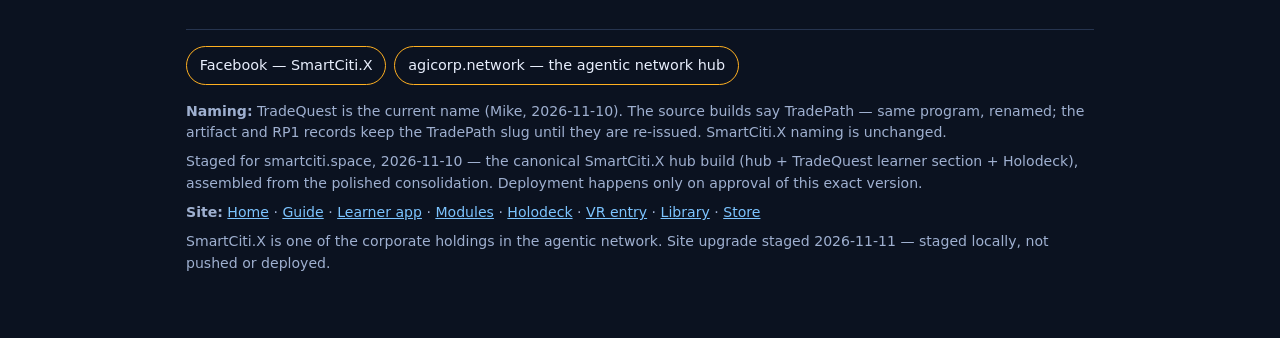
==== commit 5849cbcb: "Fix staging-slot 404s estate-wide: nav/footer Store points at the live network store and Library at " ====
--- a/index.html
+++ b/index.html
@@ -84,8 +84,8 @@
     <a href="worlds/index.html">Worlds</a>
     <a href="holodeck/about.html">Holodeck</a>
     <a href="vr-entry/index.html">VR entry</a>
-    <a href="/library/">Library</a>
-    <a href="/store/">Store</a>
+    <a href="https://www.agicorp.network/store/guides-books.html">Library</a>
+    <a href="https://www.agicorp.network/store/">Store</a>
   </nav>
 </header>
 
@@ -226,7 +226,7 @@
   Handbook</em>, the TradeQuest materials, and the SmartCiti film and world
   archive. Every book in this programme is manuscript-complete — not
   published — and the library page will say so plainly.</p>
-  <p><a href="/library/">Library — /library/ (staging slot, page not yet built)</a></p>
+  <p>Library — /library/ (staging slot, page not yet built)</p>
 </section>
 
 <!-- ============================================================
@@ -244,7 +244,7 @@
   <p class="mut">Enrollment opens when checkout is live. Joining the waitlist
   costs nothing and holds your place in line — it is not a purchase, and no
   payment will be taken until the enrollment page says so in plain words.</p>
-  <p><a href="/store/">Store — /store/ (staging slot, page not yet built)</a></p>
+  <p>Store — /store/ (staging slot, page not yet built)</p>
 </section>
 
 <section class="card">
@@ -312,8 +312,8 @@
   <p><strong>Site:</strong> <a href="index.html">Home</a> ·
   <a href="guide.html">Guide</a> · <a href="learner/index.html">Learner app</a> ·
   <a href="modules/index.html">Modules</a> · <a href="holodeck/index.html">Holodeck</a> ·
-  <a href="vr-entry/index.html">VR entry</a> · <a href="/library/">Library</a> ·
-  <a href="/store/">Store</a></p>
+  <a href="vr-entry/index.html">VR entry</a> · <a href="https://www.agicorp.network/store/guides-books.html">Library</a> ·
+  <a href="https://www.agicorp.network/store/">Store</a></p>
   <p>SmartCiti.X is one of the corporate holdings in the agentic network.
   Site upgrade staged 2026-11-11 — staged locally, not pushed or deployed.</p>
 </footer>
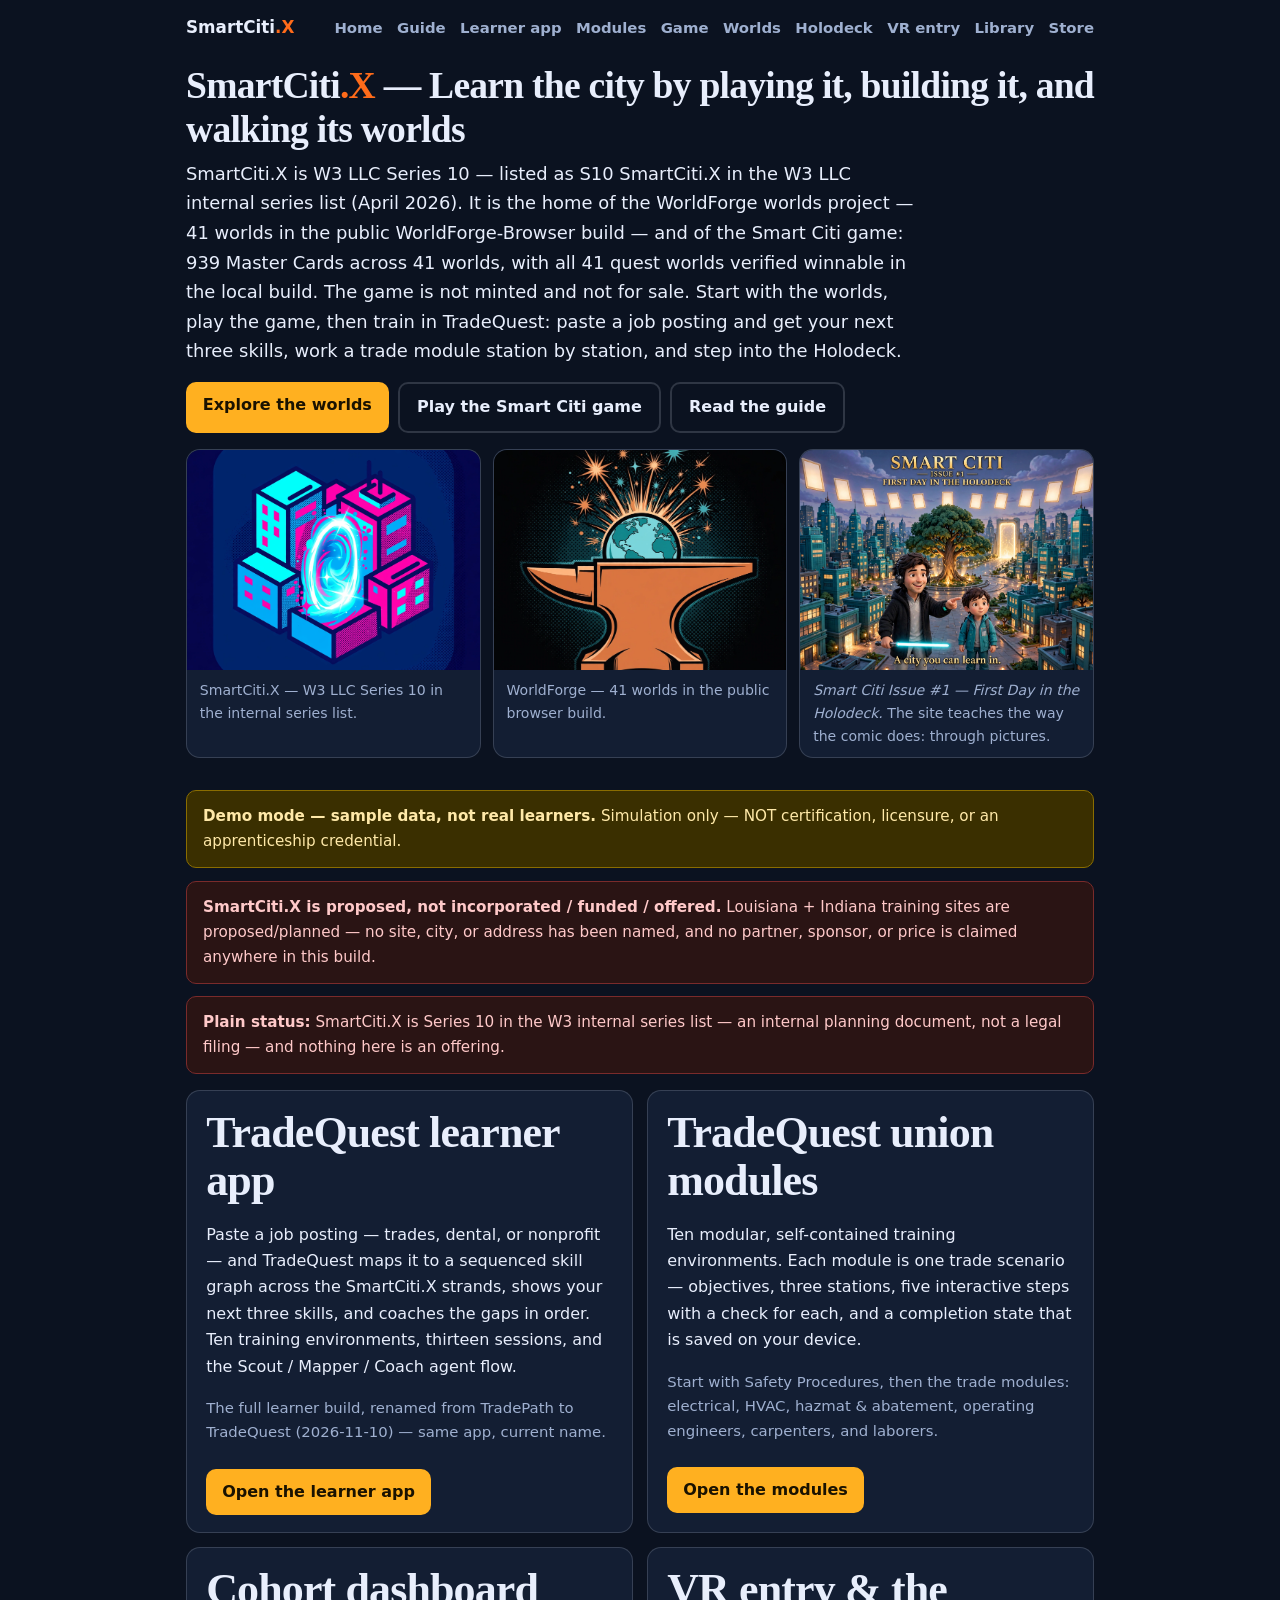
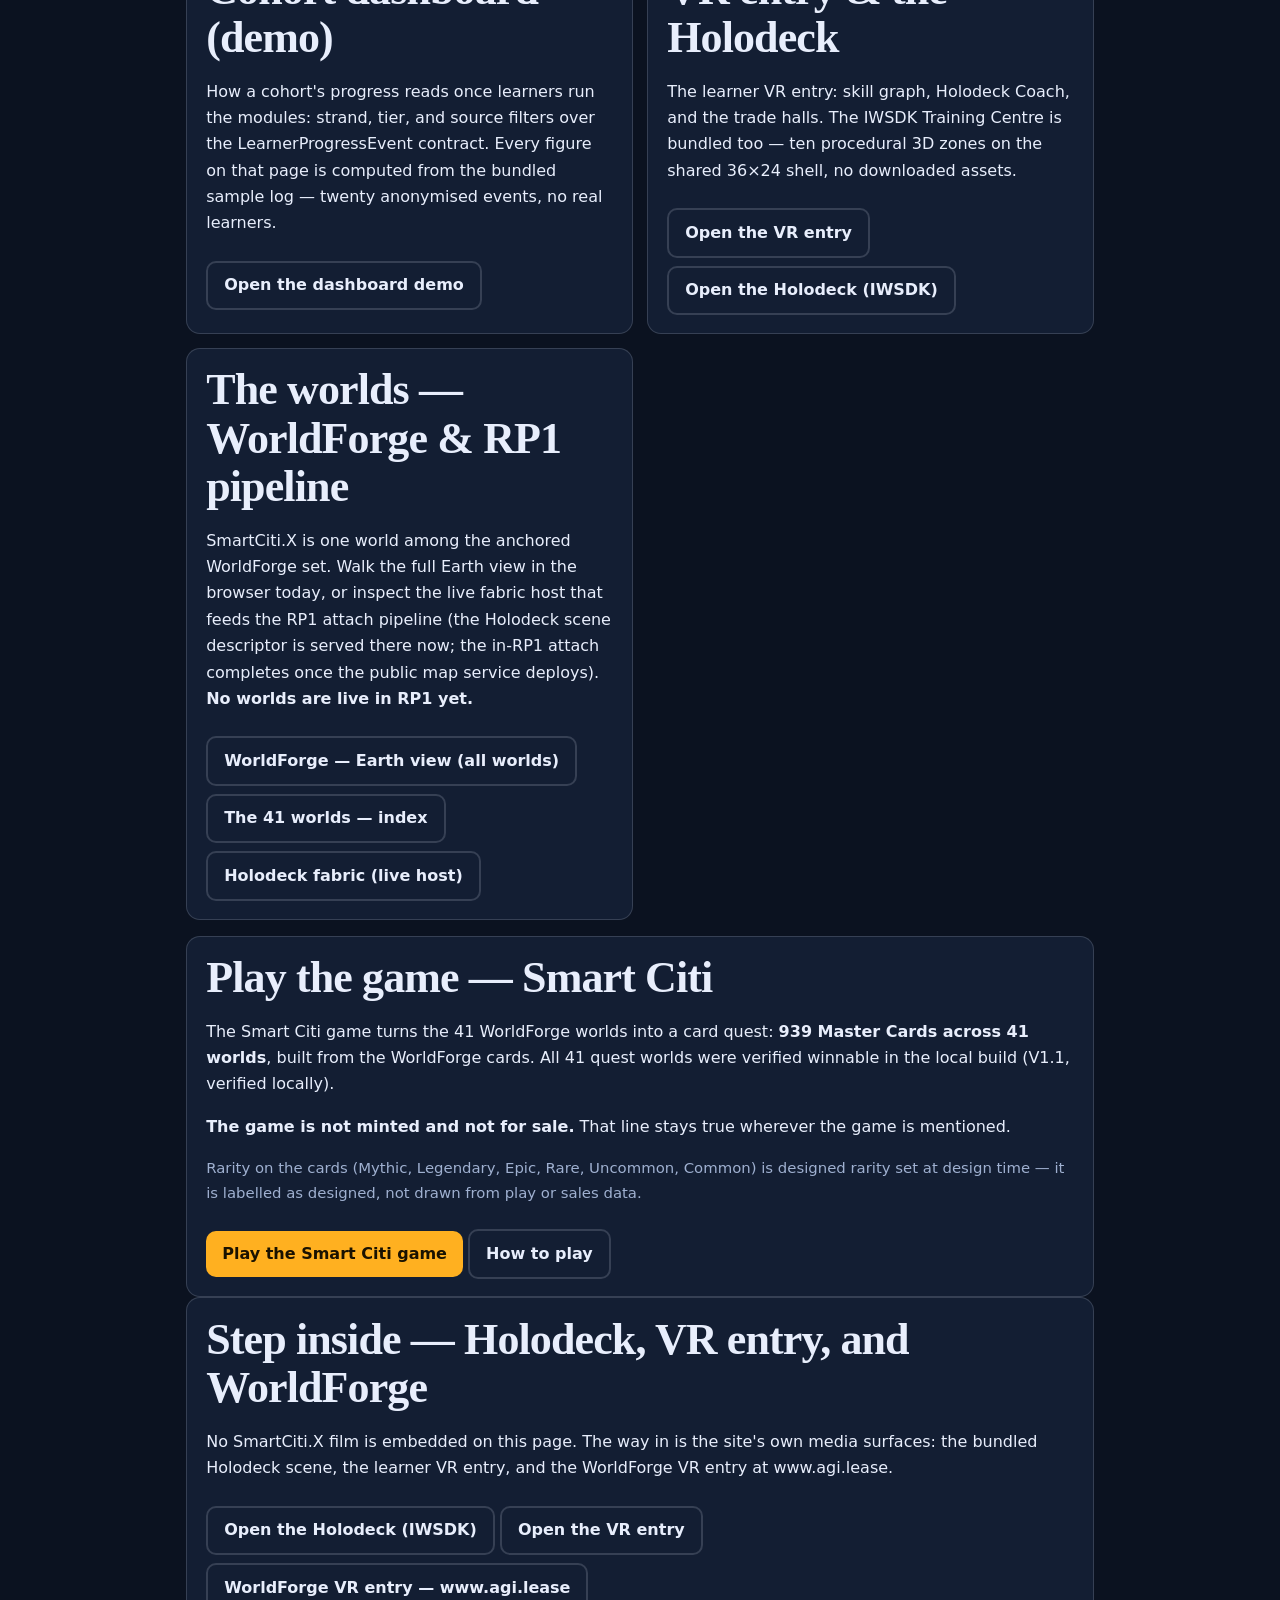
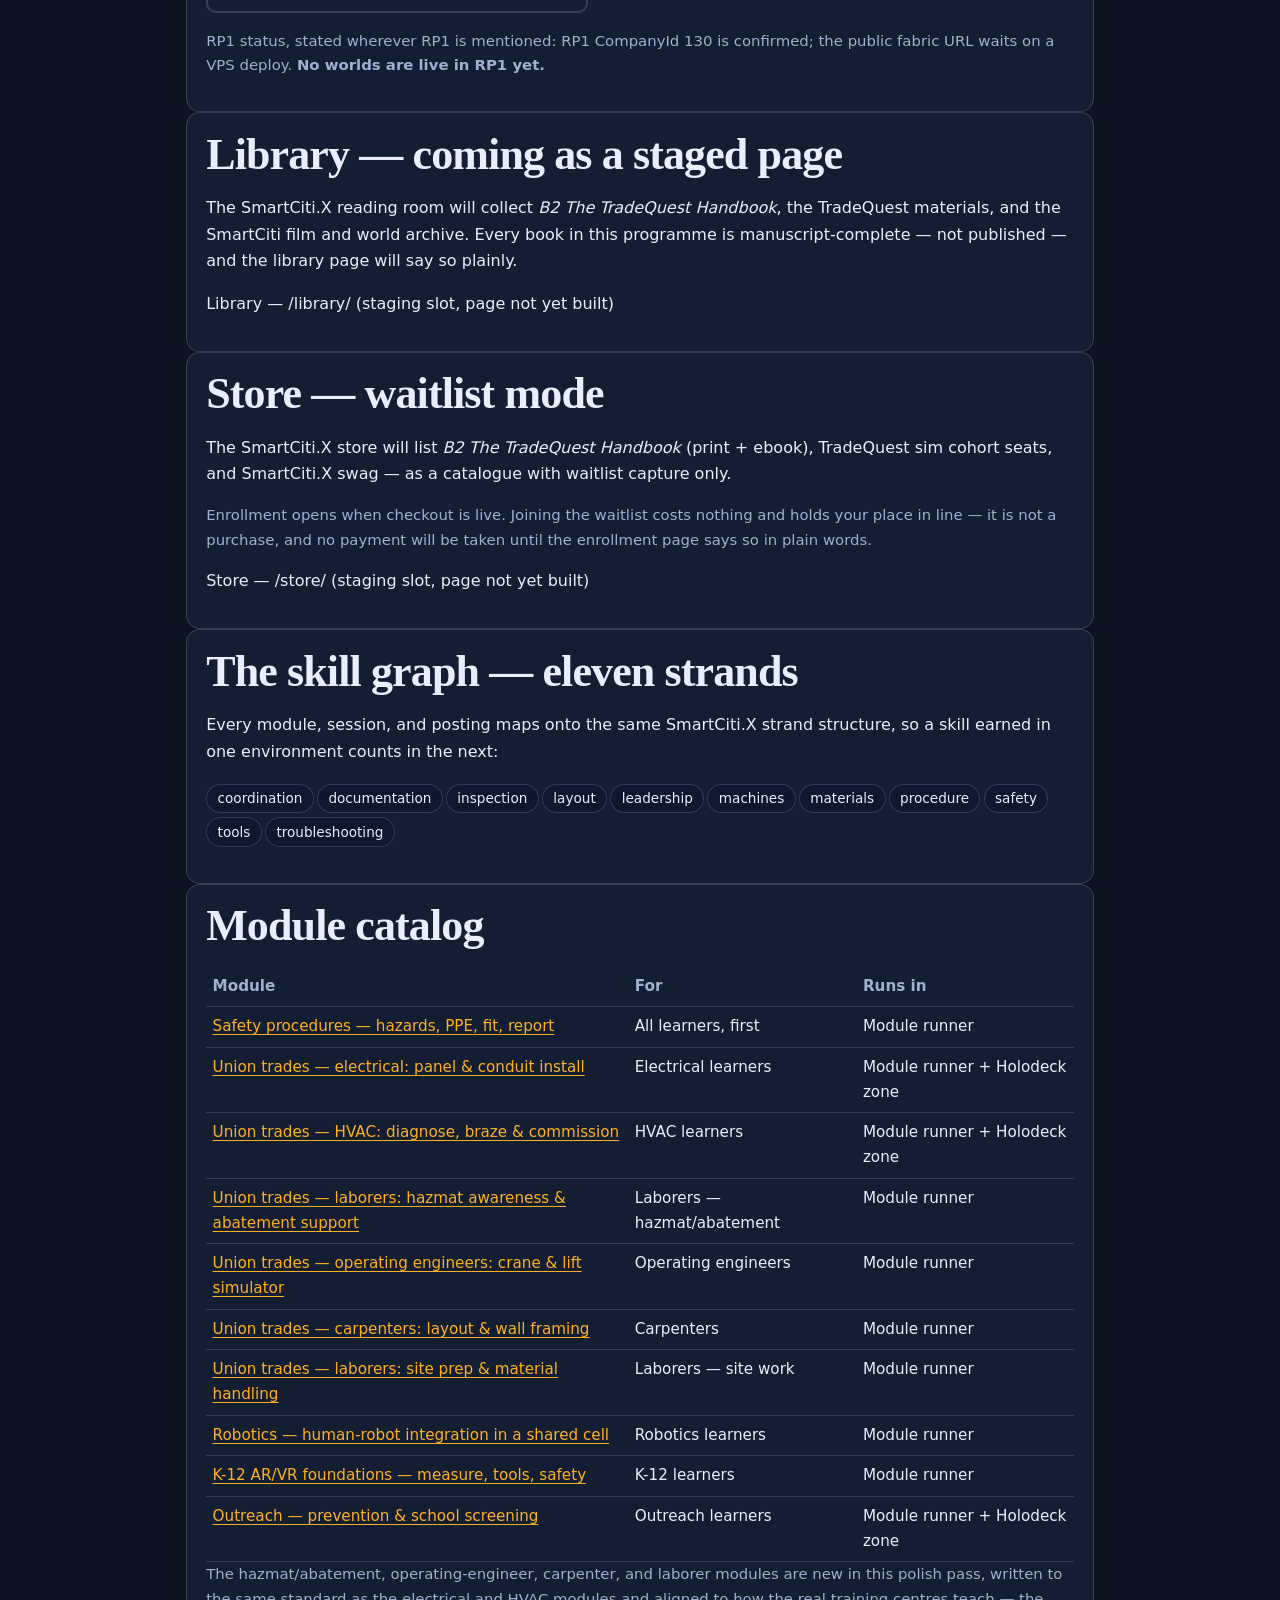
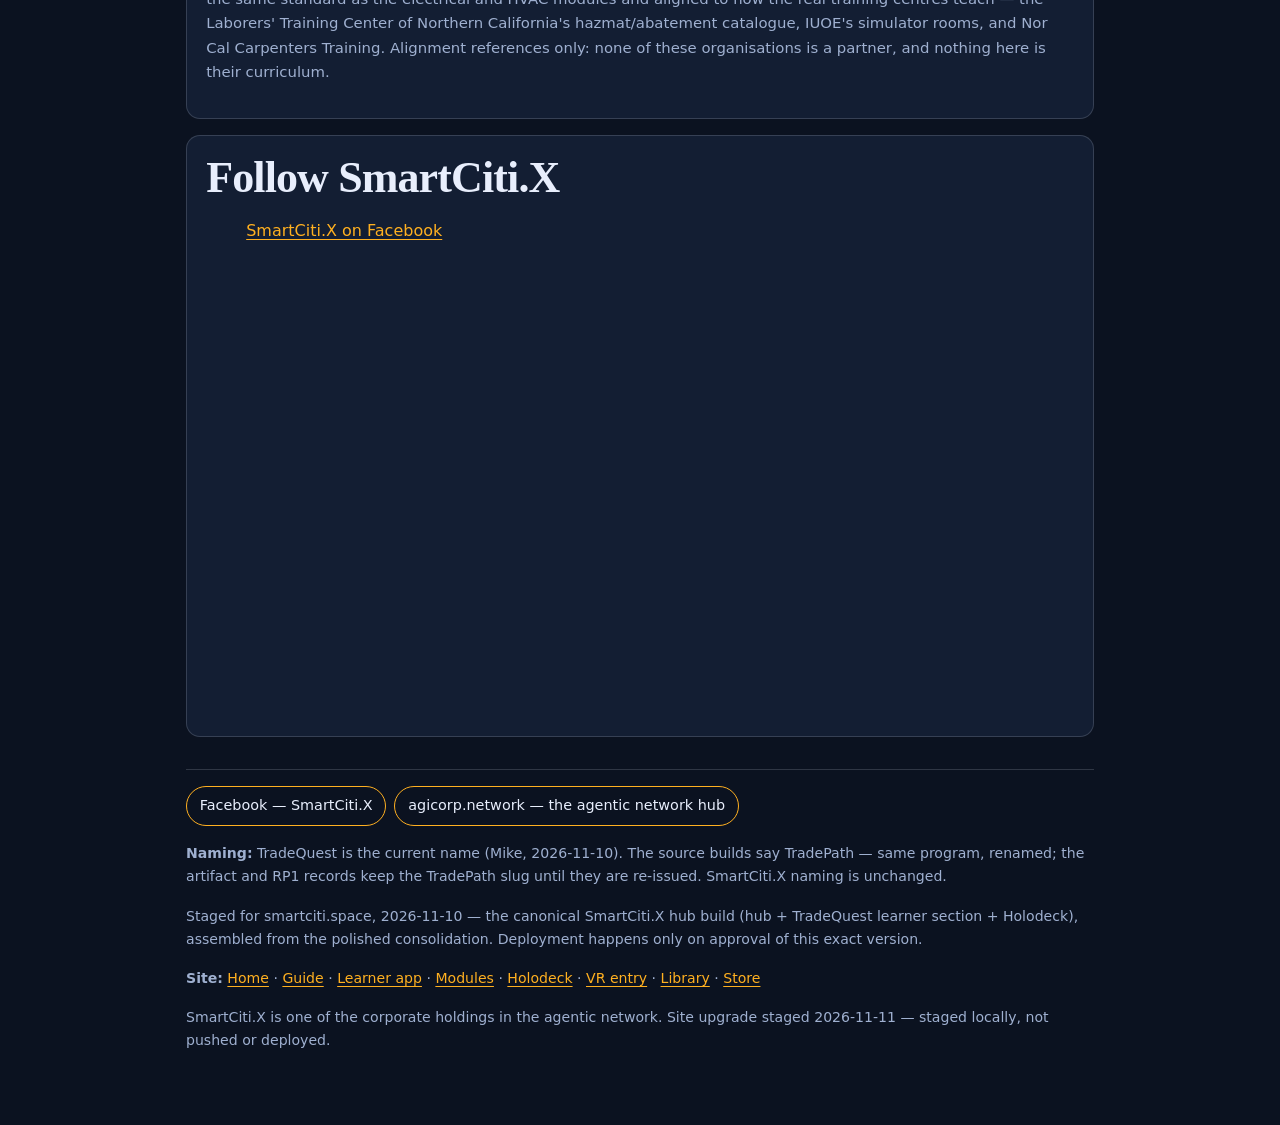
==== commit 1fa10020: "Design System v2 (C-3): wire tokens+SmartCiti accent+components+nav.js layer on homepage; game view " ====
--- a/index.html
+++ b/index.html
@@ -70,13 +70,17 @@
 figure.page-fig img{display:block;width:100%;max-height:340px;object-fit:cover}
 figure.page-fig figcaption{padding:.55rem .8rem;color:var(--mut);font-size:.88rem}
 </style>
+<link rel="stylesheet" href="assets/ds/tokens.css">
+<link rel="stylesheet" href="assets/ds/smartciti.accent.css">
+<link rel="stylesheet" href="assets/ds/components.css">
+<script src="assets/ds/nav.js" defer></script>
 </head>
 <body>
 <main>
 <header class="site-head">
   <a class="brand" href="index.html">SmartCiti<span class="x">.X</span></a>
   <nav class="site-nav" aria-label="Site">
-    <a href="index.html">Home</a>
+    <a href="index.html" aria-current="page">Home</a>
     <a href="guide.html">Guide</a>
     <a href="learner/index.html">Learner app</a>
     <a href="modules/index.html">Modules</a>
--- a/assets/ds/tokens.css
+++ b/assets/ds/tokens.css
@@ -0,0 +1,124 @@
+/* ============================================================
+   Agentic Network Design System v2 — tokens.css
+   Shared neutral spine + type/space/shape/motion/status tokens.
+   Load order: tokens.css -> <site>.accent.css -> components.css
+   Framework-free. Safe to drop into any repo in the estate.
+   All colour pairs sanctioned for text are printed with their
+   measured WCAG ratios in DESIGN-SYSTEM.md §9.1.
+   ============================================================ */
+
+:root{
+  /* — Neutral spine: light grounds — */
+  --bg:#FAF6EC;            /* paper-100, page ground */
+  --surface:#FFFDF7;       /* paper-50, cards */
+  --surface-quiet:#F1EAD8; /* paper-200, quiet sections, stripes */
+  --text:#17222D;          /* 14.93:1 on --bg */
+  --text-2:#405364;        /* 7.37:1 on --bg */
+  --text-3:#5A6B7A;        /* 5.10:1 on --bg */
+  --line:#DDD3BA;          /* decorative borders on light */
+  --line-strong:#8A7B52;   /* 3.86:1 — input borders, UI boundaries */
+
+  /* — Gold family (shared signal) — */
+  --gold:#C9A227;          /* GRAPHIC ONLY (2.24:1) — never text on light */
+  --gold-text:#7A5C00;     /* 5.79:1 on --bg — text-safe gold */
+  --gold-fill:#E8C85A;     /* primary fill on dark; text on it is --text (9.85:1) */
+
+  /* — Links, focus — */
+  --link:#0E7C7B;          /* 4.65:1 on --bg */
+  --focus:#0E7C7B;
+
+  /* — Dark grounds — */
+  --bg-d:#07131F;          /* ink-950 */
+  --surface-d:#0B1E3A;     /* ink-900 */
+  --raised-d:#123152;      /* ink-800 */
+  --ink-700:#24476E;       /* dark borders, secondary dark fills */
+  --text-d:#F5F1E6;        /* 16.58:1 on --bg-d */
+  --text-d2:#C7D2DF;       /* 10.87:1 on --surface-d */
+  --text-d3:#93A5BC;       /* 6.62:1 on --surface-d */
+  --line-d:rgba(255,255,255,.18);
+  --link-d:#E8C85A;        /* 10.18:1 on --surface-d */
+  --focus-d:#E8C85A;
+
+  /* — Status (always paired with a text label) — */
+  --ok:#1E7A34;            /* 5.00:1 on --bg */
+  --ok-tint:#EAF4EC;
+  --ok-d:#7BD88F;          /* 9.56:1 on ink-900 */
+  --danger:#B3261E;        /* 6.06:1 on --bg; white on it 6.54:1 */
+  --danger-tint:#FBEDEC;
+  --danger-d:#F2B8B5;      /* 9.75:1 on ink-900 */
+  --warn:#8A5A00;          /* 5.37:1 on --warn-tint */
+  --warn-tint:#FFF3D6;
+  --info:#175CD3;          /* 5.55:1 on --bg */
+  --info-tint:#EBF1FC;
+
+  /* — Accent slots: set by packs/<site>.accent.css —
+     Defaults below are the AGI Corp set so a page is never unstyled. */
+  --accent:#17352A;
+  --accent-deep:#17352A;
+  --accent-bright:#E9B949;
+  --accent-text:#17352A;
+  --accent-text-alt:#8A6100;
+  --on-accent:#FFFFFF;
+  --hero-ground:#17352A;
+
+  /* — Type — */
+  --font-display:"Iowan Old Style","Palatino Linotype",Palatino,Georgia,serif;
+  --font-sans:system-ui,-apple-system,"Segoe UI",Roboto,"Helvetica Neue",Arial,sans-serif;
+  --font-mono:ui-monospace,"SF Mono","Cascadia Mono",Consolas,monospace;
+  --fs-display:clamp(2.5rem,6vw,4.25rem);
+  --fs-h2:clamp(1.9rem,4vw,2.75rem);
+  --fs-h3:1.25rem;
+  --fs-h4:1.05rem;
+  --fs-lede:clamp(1.08rem,2.4vw,1.28rem);
+  --fs-body:1rem;
+  --fs-small:.9rem;
+  --fs-caption:.82rem;
+  --fs-eyebrow:.76rem;
+  --fs-chip:.78rem;
+  --lh-body:1.65;
+  --measure:46rem;         /* reading width */
+  --measure-wide:72rem;    /* content width */
+
+  /* — Space (4px base) — */
+  --sp-1:.25rem; --sp-2:.5rem; --sp-3:.75rem; --sp-4:1rem;
+  --sp-5:1.5rem; --sp-6:2rem; --sp-7:3rem; --sp-8:4rem;
+  --sp-9:6rem; --sp-10:8rem;
+  --gutter:clamp(1.25rem,4vw,3rem);
+  --section-pad:clamp(4.5rem,9vw,7.5rem);
+
+  /* — Shape & elevation — */
+  --r-sm:10px; --r-md:14px; --r-lg:20px; --r-xl:28px; --r-pill:999px;
+  --sh-sm:0 4px 14px rgba(7,19,31,.07);
+  --sh-md:0 14px 36px rgba(7,19,31,.12);
+  --sh-lg:0 24px 60px rgba(7,19,31,.18);
+
+  /* — Motion — */
+  --ease:cubic-bezier(.22,1,.36,1);
+  --dur-fast:180ms;
+  --dur-med:240ms;
+
+  /* — Targets & bars — */
+  --tap:44px;              /* minimum interactive size */
+  --tap-primary:48px;      /* primary action height */
+  --header-h:72px;
+  --actionbar-h:72px;
+}
+
+/* Dark section scope: components inside .ds-dark read these. */
+.ds-dark{
+  --bg:var(--surface-d);
+  --surface:var(--raised-d);
+  --surface-quiet:var(--ink-700);
+  --text:var(--text-d);
+  --text-2:var(--text-d2);
+  --text-3:var(--text-d3);
+  --line:var(--line-d);
+  --line-strong:rgba(255,255,255,.45);
+  --link:var(--link-d);
+  --focus:var(--focus-d);
+  --gold-text:var(--gold-fill);
+  --ok:var(--ok-d);
+  --danger:var(--danger-d);
+  background:var(--surface-d);
+  color:var(--text-d);
+}
--- a/assets/ds/smartciti.accent.css
+++ b/assets/ds/smartciti.accent.css
@@ -0,0 +1,28 @@
+/* SmartCiti.X — accent file. DARK-FIRST site: the page ground is the accent.
+   Playfulness lives inside the system rules: amber/orange energy, ice text,
+   pill geometry stays, targets stay 44px+. Pairs in DESIGN-SYSTEM.md §9.1.
+   Load tokens.css, then this file, then components.css; wrap page content
+   in .ds-dark so components read the dark token scope. */
+:root{
+  --accent:#FFB020;          /* amber — 10.24:1 on ground; ink on it 10.24:1 */
+  --accent-deep:#0B1220;     /* the ground itself */
+  --accent-bright:#FF6B1A;   /* orange — 6.57:1 on ground (text-safe on dark) */
+  --accent-text:#FFB020;
+  --accent-text-alt:#FF6B1A;
+  --on-accent:#0B1220;       /* ink text on amber fills */
+  --hero-ground:#0B1220;
+  --bg:#0B1220;
+  --surface:#131E33;         /* panel navy */
+  --surface-quiet:#131E33;
+  --text:#E8EEFC;            /* ice — 16.11:1 on ground */
+  --text-2:#9FB0D0;          /* muted — 8.55:1 on ground */
+  --text-3:#9FB0D0;
+  --line:rgba(232,238,252,.16);
+  --line-strong:rgba(232,238,252,.4);
+  --link:#FFB020;
+  --focus:#FFB020;            /* 9.10:1 on panel */
+  --ok:#2FBF71;              /* 7.86:1 on ground */
+}
+/* Filled orange actions use orange-deep — white on brand orange fails AA.
+   .ds-btn--primary renders amber with ink text via --on-accent above. */
+.ds-btn--energy{background:#C24E00;color:#fff} /* white on it 4.79:1 */
--- a/assets/ds/components.css
+++ b/assets/ds/components.css
@@ -0,0 +1,436 @@
+/* ============================================================
+   Agentic Network Design System v2 — components.css
+   Framework-free component layer. Requires tokens.css and one
+   packs/<site>.accent.css loaded before it.
+   Prefix: ds-. Spec: DESIGN-SYSTEM.md §6–§9.
+   ============================================================ */
+
+/* ——— Base ——— */
+*,*::before,*::after{box-sizing:border-box}
+html{scroll-behavior:smooth;scroll-padding-top:calc(var(--header-h) + 16px)}
+body{
+  margin:0;background:var(--bg);color:var(--text);
+  font-family:var(--font-sans);font-size:var(--fs-body);line-height:var(--lh-body);
+  -webkit-text-size-adjust:100%;
+}
+img,video,iframe,svg{max-width:100%}
+img,video{height:auto}
+h1,h2{font-family:var(--font-display);font-weight:650;letter-spacing:-.02em;margin:0 0 var(--sp-4)}
+h1{font-size:var(--fs-display);line-height:1.02}
+h2{font-size:var(--fs-h2);line-height:1.1}
+h3{font-size:var(--fs-h3);line-height:1.3;margin:0 0 var(--sp-2)}
+h4{font-size:var(--fs-h4);line-height:1.35;margin:0 0 var(--sp-2)}
+p{margin:0 0 var(--sp-4)}
+a{color:var(--link);text-decoration:underline;text-underline-offset:3px}
+a:hover{text-decoration-thickness:2px}
+:focus-visible{outline:3px solid var(--focus);outline-offset:3px;border-radius:4px}
+::selection{background:var(--gold-fill);color:var(--text)}
+.ds-dark ::selection{background:var(--gold);color:#07131F}
+
+.ds-wrap{max-width:var(--measure-wide);margin-inline:auto;padding-inline:var(--gutter)}
+.ds-read{max-width:var(--measure)}
+.ds-eyebrow{
+  font-size:var(--fs-eyebrow);font-weight:800;letter-spacing:.16em;
+  text-transform:uppercase;color:var(--accent-text);margin:0 0 var(--sp-3);
+}
+.ds-dark .ds-eyebrow{color:var(--accent-bright)}
+.ds-lede{font-size:var(--fs-lede);line-height:1.55;color:var(--text-2);max-width:46rem}
+.ds-small{font-size:var(--fs-small);color:var(--text-2)}
+.ds-meta{font-size:var(--fs-caption);color:var(--text-3);overflow-wrap:anywhere}
+.ds-section{padding-block:var(--section-pad)}
+.ds-section--quiet{background:var(--surface-quiet)}
+.ds-visually-hidden{
+  position:absolute!important;width:1px;height:1px;margin:-1px;padding:0;
+  overflow:hidden;clip:rect(0 0 0 0);white-space:nowrap;border:0;
+}
+
+/* ——— Skip link ——— */
+.ds-skip{
+  position:absolute;left:var(--sp-4);top:-100px;z-index:200;
+  background:var(--surface-d);color:var(--text-d);padding:.75rem 1.25rem;
+  border-radius:0 0 var(--r-md) var(--r-md);text-decoration:none;font-weight:700;
+  min-height:var(--tap);display:inline-flex;align-items:center;
+}
+.ds-skip:focus{top:0;color:var(--text-d)}
+
+/* ——— Status bar + header + nav (§7.1) ——— */
+.ds-statusbar{
+  background:var(--bg-d);color:var(--text-d2);
+  font-size:var(--fs-small);line-height:1.45;
+}
+.ds-statusbar .ds-wrap{display:flex;gap:var(--sp-4);align-items:center;min-height:40px;padding-block:var(--sp-2)}
+.ds-statusbar strong{color:var(--text-d);font-weight:700}
+
+.ds-header{
+  position:sticky;top:0;z-index:100;
+  background:var(--accent-deep);color:var(--text-d);
+  box-shadow:var(--sh-md);
+}
+.ds-header__bar{
+  display:flex;align-items:center;gap:var(--sp-5);
+  min-height:var(--header-h);padding-block:var(--sp-2);
+}
+.ds-brand{
+  font-family:var(--font-display);font-size:1.22rem;font-weight:650;
+  color:var(--text-d);text-decoration:none;letter-spacing:-.01em;
+  display:inline-flex;align-items:center;gap:var(--sp-3);min-height:var(--tap);
+}
+.ds-brand:hover{text-decoration:none}
+.ds-nav{margin-left:auto}
+.ds-nav ul{display:flex;gap:var(--sp-2);list-style:none;margin:0;padding:0;align-items:center}
+.ds-nav a{
+  color:var(--text-d);text-decoration:none;font-weight:600;
+  display:inline-flex;align-items:center;min-height:var(--tap);
+  padding:.5rem .85rem;border-radius:var(--r-pill);
+}
+.ds-nav a:hover{background:rgba(255,255,255,.1);text-decoration:none}
+.ds-nav a[aria-current="page"]{
+  text-decoration:underline;text-underline-offset:6px;text-decoration-thickness:2px;
+  text-decoration-color:var(--accent-bright);
+}
+.ds-header .ds-btn{margin-left:var(--sp-3)}
+
+/* Dropdown (desktop) */
+.ds-nav .ds-hasdrop{position:relative}
+.ds-drop{
+  position:absolute;top:calc(100% + 8px);left:0;min-width:240px;
+  background:var(--raised-d);border:1px solid var(--line-d);border-radius:var(--r-md);
+  box-shadow:var(--sh-lg);padding:var(--sp-2);display:none;flex-direction:column;
+}
+.ds-drop a{border-radius:var(--r-sm);justify-content:flex-start}
+.ds-hasdrop[data-open="true"] .ds-drop,
+.ds-hasdrop:focus-within .ds-drop{display:flex}
+
+/* Menu button + mobile panel — nav.js drives [data-ds-menu] */
+.ds-menu-btn{
+  display:none;margin-left:auto;align-items:center;gap:var(--sp-2);
+  min-width:var(--tap);min-height:var(--tap);padding:.5rem .9rem;
+  background:transparent;color:var(--text-d);
+  border:1.5px solid rgba(255,255,255,.45);border-radius:var(--r-pill);
+  font:inherit;font-weight:700;cursor:pointer;
+}
+.ds-menu-panel{display:none}
+@media (max-width:900px){
+  .ds-nav{display:none}
+  .ds-menu-btn{display:inline-flex}
+  .ds-header .ds-header__cta{display:none}
+  .ds-menu-panel{
+    border-top:1px solid var(--line-d);
+    padding:var(--sp-3) var(--gutter) calc(var(--sp-5) + env(safe-area-inset-bottom));
+    background:var(--accent-deep);
+  }
+  .ds-menu-panel[data-open="true"]{display:block}
+  .ds-menu-panel ul{list-style:none;margin:0;padding:0}
+  .ds-menu-panel li a{
+    display:flex;align-items:center;min-height:var(--tap-primary);
+    color:var(--text-d);text-decoration:none;font-weight:600;
+    padding:.6rem .5rem;border-bottom:1px solid var(--line-d);
+  }
+  .ds-menu-panel li a[aria-current="page"]{
+    text-decoration:underline;text-underline-offset:5px;
+    text-decoration-color:var(--accent-bright);
+  }
+  .ds-menu-panel .ds-menu-group{
+    padding:.9rem .5rem .3rem;font-size:var(--fs-eyebrow);font-weight:800;
+    letter-spacing:.16em;text-transform:uppercase;color:var(--text-d3);
+    border-bottom:1px solid var(--line-d);
+  }
+  .ds-menu-panel .ds-btn{width:100%;margin-top:var(--sp-4)}
+}
+
+/* ——— Hero (§7.2) ——— */
+.ds-hero{
+  background:
+    radial-gradient(ellipse 58% 54% at 88% 0%,rgba(255,255,255,.09),transparent 66%),
+    radial-gradient(ellipse 60% 56% at 6% 108%,rgba(0,0,0,.22),transparent 68%),
+    linear-gradient(150deg,var(--hero-ground),var(--bg-d));
+  color:var(--text-d);border-radius:var(--r-xl);
+  padding:clamp(3.5rem,8vw,6.5rem) var(--gutter);margin-top:var(--sp-5);
+  box-shadow:var(--sh-lg);position:relative;overflow:hidden;
+}
+.ds-hero h1{color:#FFFDF7;max-width:14ch}
+.ds-hero .ds-eyebrow{color:var(--accent-bright)}
+.ds-hero .ds-lede{color:var(--text-d2)}
+.ds-hero__actions{display:flex;flex-wrap:wrap;gap:var(--sp-3);margin-top:var(--sp-6)}
+.ds-hero__proof{margin-top:var(--sp-6);padding-top:var(--sp-5);border-top:1px solid var(--line-d);color:var(--text-d2);font-size:var(--fs-small)}
+@media (max-width:520px){
+  .ds-hero{border-radius:22px}
+  .ds-hero__actions .ds-btn{width:100%}
+}
+
+/* ——— Buttons (§7.3) ——— */
+.ds-btn{
+  display:inline-flex;align-items:center;justify-content:center;gap:var(--sp-2);
+  min-height:var(--tap-primary);padding:.8rem 1.35rem;
+  border-radius:var(--r-pill);border:1.5px solid transparent;
+  font:inherit;font-size:1rem;font-weight:750;line-height:1.2;
+  text-decoration:none;cursor:pointer;text-align:center;
+  transition:transform var(--dur-fast) var(--ease),box-shadow var(--dur-fast) ease,background var(--dur-fast) ease;
+}
+.ds-btn:hover{transform:translateY(-1px);text-decoration:none}
+.ds-btn--primary{background:var(--accent);color:var(--on-accent);box-shadow:var(--sh-sm)}
+.ds-btn--primary:hover{box-shadow:var(--sh-md)}
+.ds-btn--gold{background:var(--gold-fill);color:var(--text);box-shadow:var(--sh-sm)}
+.ds-btn--secondary{
+  background:transparent;color:var(--accent-text);border-color:var(--line-strong);
+}
+.ds-dark .ds-btn--secondary,.ds-hero .ds-btn--secondary{
+  color:var(--text-d);border-color:rgba(255,255,255,.5);
+}
+.ds-btn--danger{background:var(--danger);color:#fff}
+.ds-dark .ds-btn--danger{background:var(--danger);color:#fff}
+.ds-btn--text{
+  background:none;border:none;color:var(--link);min-height:var(--tap);
+  padding:.5rem .75rem;text-decoration:underline;text-underline-offset:3px;
+  box-shadow:none;font-weight:700;
+}
+.ds-btn[disabled],.ds-btn--disabled{
+  opacity:.55;cursor:not-allowed;transform:none!important;box-shadow:none;
+}
+.ds-btn--block{width:100%}
+
+/* ——— Chips (§7.11) ——— */
+.ds-chip{
+  display:inline-flex;align-items:center;gap:.4rem;
+  font-size:var(--fs-chip);font-weight:800;letter-spacing:.07em;text-transform:uppercase;
+  padding:.32rem .7rem;border-radius:var(--r-pill);
+  background:var(--surface-quiet);color:var(--text-2);border:1px solid var(--line);
+}
+.ds-chip--live{background:var(--ok-tint);color:var(--ok);border-color:var(--ok)}
+.ds-chip--demo{background:var(--warn-tint);color:var(--warn);border-color:var(--warn)}
+.ds-chip--info{background:var(--info-tint);color:var(--info);border-color:var(--info)}
+.ds-chip--on-dark{background:rgba(255,255,255,.1);color:var(--text-d);border-color:var(--line-d)}
+
+/* ——— Cards (§7.4) ——— */
+.ds-grid{display:grid;gap:var(--sp-5);grid-template-columns:repeat(3,1fr)}
+@media (max-width:1100px){.ds-grid{grid-template-columns:repeat(2,1fr)}}
+@media (max-width:680px){.ds-grid{grid-template-columns:1fr}}
+.ds-card{
+  background:var(--surface);border:1px solid var(--line);border-radius:var(--r-lg);
+  padding:var(--sp-5);box-shadow:var(--sh-sm);display:flex;flex-direction:column;gap:var(--sp-2);
+  transition:transform var(--dur-med) var(--ease),box-shadow var(--dur-med) ease,border-color var(--dur-med) ease;
+}
+.ds-card:hover,.ds-card:focus-within{transform:translateY(-2px);box-shadow:var(--sh-md);border-color:var(--line-strong)}
+.ds-card__proof{font-size:var(--fs-small);color:var(--text-2)}
+.ds-card__action{margin-top:auto;padding-top:var(--sp-3)}
+.ds-card--featured{background:var(--surface-d);color:var(--text-d);border-color:var(--line-d)}
+.ds-card--featured .ds-card__proof{color:var(--text-d2)}
+
+/* ——— Store product card (§7.5) ——— */
+.ds-product{padding:0;overflow:hidden}
+.ds-product__media{
+  background:var(--surface-quiet);border-bottom:1px solid var(--line);
+  aspect-ratio:3/2;display:flex;align-items:center;justify-content:center;overflow:hidden;
+}
+.ds-product__media img{width:100%;height:100%;object-fit:cover}
+.ds-product__media--cover{aspect-ratio:2/3}
+.ds-product__media--cover img{object-fit:contain}
+.ds-product__body{padding:var(--sp-5);display:flex;flex-direction:column;gap:var(--sp-2);flex:1}
+.ds-product__chips{display:flex;gap:var(--sp-2);flex-wrap:wrap}
+.ds-product__price{font-size:1.05rem;font-weight:700;color:var(--text)}
+.ds-product__terms{font-size:var(--fs-small);color:var(--text-2)}
+.ds-product__action{margin-top:auto;padding-top:var(--sp-3)}
+@media (max-width:680px){.ds-product__action .ds-btn{width:100%}}
+
+/* ——— Notices & banners (§7.10) ——— */
+.ds-notice{
+  border:1px solid var(--line-strong);border-left:6px solid var(--accent);
+  border-radius:var(--r-md);padding:var(--sp-4) var(--sp-5);
+  background:var(--surface);line-height:1.6;margin-bottom:var(--sp-5);
+}
+.ds-notice strong.lead{font-weight:800}
+.ds-notice--info{border-left-color:var(--info);background:var(--info-tint)}
+.ds-notice--success{border-left-color:var(--ok);background:var(--ok-tint)}
+.ds-notice--warning{border-left-color:var(--warn);background:var(--warn-tint)}
+.ds-notice--danger{border-left-color:var(--danger);background:var(--danger-tint)}
+/* Demo-prototype notice (Perilux reference pattern — container styling only;
+   the framing text itself is never altered by this layer). */
+.ds-notice--demo{border-color:#D9BD55;border-left-color:var(--gold);background:#FFF8DC}
+
+/* ——— Forms (§7.7) ——— */
+.ds-field{margin-bottom:var(--sp-5)}
+.ds-label{display:block;font-weight:700;margin-bottom:var(--sp-2)}
+.ds-label .req{font-weight:600;color:var(--text-2)}
+.ds-help{font-size:var(--fs-small);color:var(--text-2);margin:-.25rem 0 var(--sp-2)}
+.ds-input,.ds-select,.ds-textarea{
+  width:100%;min-height:var(--tap-primary);padding:.7rem 1rem;
+  font:inherit;font-size:1rem;color:var(--text);background:#fff;
+  border:1.5px solid var(--line-strong);border-radius:var(--r-sm);
+}
+.ds-textarea{min-height:7rem;resize:vertical}
+.ds-input::placeholder{color:#66727E}
+.ds-input[aria-invalid="true"],.ds-select[aria-invalid="true"],.ds-textarea[aria-invalid="true"]{
+  border-color:var(--danger);border-width:2px;
+}
+.ds-error-text{color:var(--danger);font-size:var(--fs-small);font-weight:600;margin-top:var(--sp-2)}
+.ds-choice{
+  display:flex;align-items:center;gap:var(--sp-3);
+  min-height:var(--tap);padding:.55rem .75rem;
+  border:1.5px solid var(--line);border-radius:var(--r-sm);cursor:pointer;
+  margin-bottom:var(--sp-2);background:var(--surface);
+}
+.ds-choice input{width:22px;height:22px;flex:none;accent-color:var(--accent)}
+.ds-error-summary{
+  border:2px solid var(--danger);background:var(--danger-tint);
+  border-radius:var(--r-md);padding:var(--sp-4) var(--sp-5);margin-bottom:var(--sp-5);
+}
+.ds-error-summary a{color:var(--danger);font-weight:700}
+@media (max-width:680px){.ds-form .ds-btn[type="submit"]{width:100%}}
+
+/* ——— Tables (§7.8) ——— */
+.ds-table{width:100%;border-collapse:collapse;font-size:var(--fs-small)}
+.ds-table caption{text-align:left;font-weight:700;padding-bottom:var(--sp-3);font-size:1rem}
+.ds-table th,.ds-table td{
+  padding:.7rem .9rem;text-align:left;vertical-align:top;
+  border-bottom:1px solid var(--line);
+}
+.ds-table thead th{background:var(--surface-quiet);font-weight:700;color:var(--text)}
+.ds-table tbody tr:nth-child(even){background:rgba(241,234,216,.5)}
+.ds-table .num{text-align:right;font-variant-numeric:tabular-nums}
+.ds-table th[aria-sort] button{
+  font:inherit;font-weight:700;background:none;border:none;cursor:pointer;
+  min-height:var(--tap);display:inline-flex;align-items:center;gap:.35rem;color:inherit;
+}
+.ds-table-scroll{
+  overflow-x:auto;border:1px solid var(--line);border-radius:var(--r-md);
+}
+.ds-table-scroll:focus-visible{outline-offset:-3px}
+@media (max-width:680px){
+  /* Card conversion: pair each cell with data-label in markup. */
+  .ds-table--cards thead{position:absolute;width:1px;height:1px;overflow:hidden;clip:rect(0 0 0 0)}
+  .ds-table--cards,.ds-table--cards tbody,.ds-table--cards tr,.ds-table--cards td{display:block;width:100%}
+  .ds-table--cards tr{
+    background:var(--surface);border:1px solid var(--line);border-radius:var(--r-md);
+    padding:var(--sp-3) var(--sp-4);margin-bottom:var(--sp-3);
+  }
+  .ds-table--cards tbody tr:nth-child(even){background:var(--surface)}
+  .ds-table--cards td{
+    border:none;padding:.3rem 0;display:flex;justify-content:space-between;gap:var(--sp-4);
+  }
+  .ds-table--cards td::before{
+    content:attr(data-label);font-weight:700;color:var(--text-2);flex:none;
+  }
+  .ds-table--cards td.num{justify-content:space-between}
+}
+
+/* ——— Accordion / FAQ (§7.9) ——— */
+.ds-faq{border-top:1px solid var(--line)}
+.ds-faq details{border-bottom:1px solid var(--line)}
+.ds-faq summary{
+  display:flex;align-items:center;justify-content:space-between;gap:var(--sp-4);
+  min-height:var(--tap-primary);padding:.8rem .25rem;cursor:pointer;
+  font-weight:700;list-style:none;
+}
+.ds-faq summary::-webkit-details-marker{display:none}
+.ds-faq summary::after{
+  content:"";flex:none;width:12px;height:12px;
+  border-right:2.5px solid var(--accent-text);border-bottom:2.5px solid var(--accent-text);
+  transform:rotate(45deg);transition:transform var(--dur-fast) var(--ease);
+}
+.ds-faq details[open ] summary::after{transform:rotate(225deg)}
+.ds-faq__body{padding:0 .25rem var(--sp-5);max-width:var(--measure)}
+
+/* ——— Course-player chrome (§7.6) ——— */
+.ds-player{display:grid;grid-template-columns:280px 1fr;min-height:100dvh}
+.ds-player__top{
+  grid-column:1/-1;display:flex;align-items:center;gap:var(--sp-4);
+  background:var(--accent-deep);color:var(--text-d);
+  padding:var(--sp-3) var(--gutter);min-height:64px;
+}
+.ds-player__top a{color:var(--text-d)}
+.ds-player__rail{
+  border-right:1px solid var(--line);background:var(--surface);
+  padding:var(--sp-4);overflow-y:auto;
+}
+.ds-module{
+  display:flex;gap:var(--sp-3);align-items:flex-start;width:100%;text-align:left;
+  min-height:var(--tap-primary);padding:.7rem .8rem;margin-bottom:var(--sp-2);
+  background:none;border:1px solid transparent;border-radius:var(--r-sm);
+  font:inherit;cursor:pointer;color:var(--text);text-decoration:none;
+}
+.ds-module:hover{border-color:var(--line)}
+.ds-module[aria-current="true"]{
+  border-color:var(--line-strong);background:var(--surface-quiet);
+  box-shadow:inset 4px 0 0 var(--accent);
+}
+.ds-module__state{font-size:var(--fs-caption);color:var(--text-2);display:block}
+.ds-module--locked{opacity:.75;cursor:not-allowed}
+.ds-player__stage{padding:var(--sp-6) var(--gutter);max-width:80rem}
+.ds-progress{
+  height:12px;border-radius:var(--r-pill);background:var(--surface-quiet);
+  border:1px solid var(--line-strong);overflow:hidden;
+}
+.ds-progress__fill{height:100%;background:var(--accent);border-radius:var(--r-pill)}
+.ds-feedback{border-radius:var(--r-md);padding:var(--sp-4) var(--sp-5);margin:var(--sp-4) 0}
+.ds-feedback--correct{background:var(--ok-tint);border:1px solid var(--ok)}
+.ds-feedback--incorrect{background:var(--danger-tint);border:1px solid var(--danger)}
+.ds-lessonbar{display:none}
+@media (max-width:900px){
+  .ds-player{grid-template-columns:1fr}
+  .ds-player__rail{display:none}
+  .ds-player__rail[data-open="true"]{display:block}
+  .ds-lessonbar{
+    display:flex;gap:var(--sp-3);align-items:center;position:sticky;bottom:0;
+    background:var(--surface);border-top:1px solid var(--line-strong);
+    padding:var(--sp-3) var(--gutter) calc(var(--sp-3) + env(safe-area-inset-bottom));
+    box-shadow:0 -6px 20px rgba(7,19,31,.08);
+  }
+  .ds-lessonbar .ds-btn{flex:1}
+}
+
+/* ——— Sticky action bar (§7.12) ——— */
+.ds-actionbar{display:none}
+@media (max-width:900px){
+  .ds-actionbar{
+    display:flex;gap:var(--sp-3);align-items:center;
+    position:fixed;left:0;right:0;bottom:0;z-index:90;
+    background:var(--surface);border-top:1px solid var(--line-strong);
+    padding:var(--sp-3) var(--gutter) calc(var(--sp-3) + env(safe-area-inset-bottom));
+    box-shadow:0 -8px 24px rgba(7,19,31,.12);
+  }
+  .ds-actionbar__label{font-size:var(--fs-small);line-height:1.35;flex:1}
+  .ds-actionbar__label strong{display:block;font-size:1rem}
+  .ds-actionbar .ds-btn{flex:none}
+  body[data-actionbar]{padding-bottom:calc(var(--actionbar-h) + env(safe-area-inset-bottom))}
+}
+
+/* ——— States (§7.13) ——— */
+.ds-state{
+  border:1.5px dashed var(--line-strong);border-radius:var(--r-lg);
+  padding:var(--sp-7) var(--sp-5);text-align:center;background:var(--surface);
+}
+.ds-state h3{margin-bottom:var(--sp-2)}
+.ds-state p{color:var(--text-2);max-width:34rem;margin-inline:auto}
+.ds-skeleton{display:grid;gap:var(--sp-3)}
+.ds-skeleton__block{
+  background:var(--surface-quiet);border-radius:var(--r-sm);
+  min-height:1rem;animation:ds-pulse 1.6s ease-in-out infinite;
+}
+@keyframes ds-pulse{0%,100%{opacity:.55}50%{opacity:1}}
+
+/* ——— Footer (§7.14) ——— */
+.ds-footer{
+  background:var(--accent-deep);color:var(--text-d2);
+  border-top:4px solid var(--gold);padding:var(--sp-8) 0 var(--sp-7);margin-top:var(--sp-9);
+}
+.ds-footer h3,.ds-footer h4{color:var(--text-d);font-family:var(--font-sans)}
+.ds-footer a{color:var(--text-d2);min-height:var(--tap);display:inline-flex;align-items:center}
+.ds-footer a:hover{color:var(--text-d)}
+.ds-footer__grid{display:grid;grid-template-columns:2fr 1fr 1fr 1fr;gap:var(--sp-6)}
+@media (max-width:900px){.ds-footer__grid{grid-template-columns:1fr 1fr}}
+@media (max-width:520px){.ds-footer__grid{grid-template-columns:1fr}}
+.ds-footer__status{border-top:1px solid var(--line-d);margin-top:var(--sp-6);padding-top:var(--sp-4);font-size:var(--fs-small)}
+
+/* ——— Root safety net (§6.2 — a net, never the fix) ——— */
+html,body{overflow-x:clip}
+
+/* ——— Reduced motion (§9.4) ——— */
+@media (prefers-reduced-motion: reduce){
+  html{scroll-behavior:auto}
+  *,*::before,*::after{
+    animation-duration:.01ms!important;animation-iteration-count:1!important;
+    transition-duration:.01ms!important;
+  }
+  .ds-card:hover,.ds-btn:hover{transform:none}
+  .ds-skeleton__block{animation:none}
+}
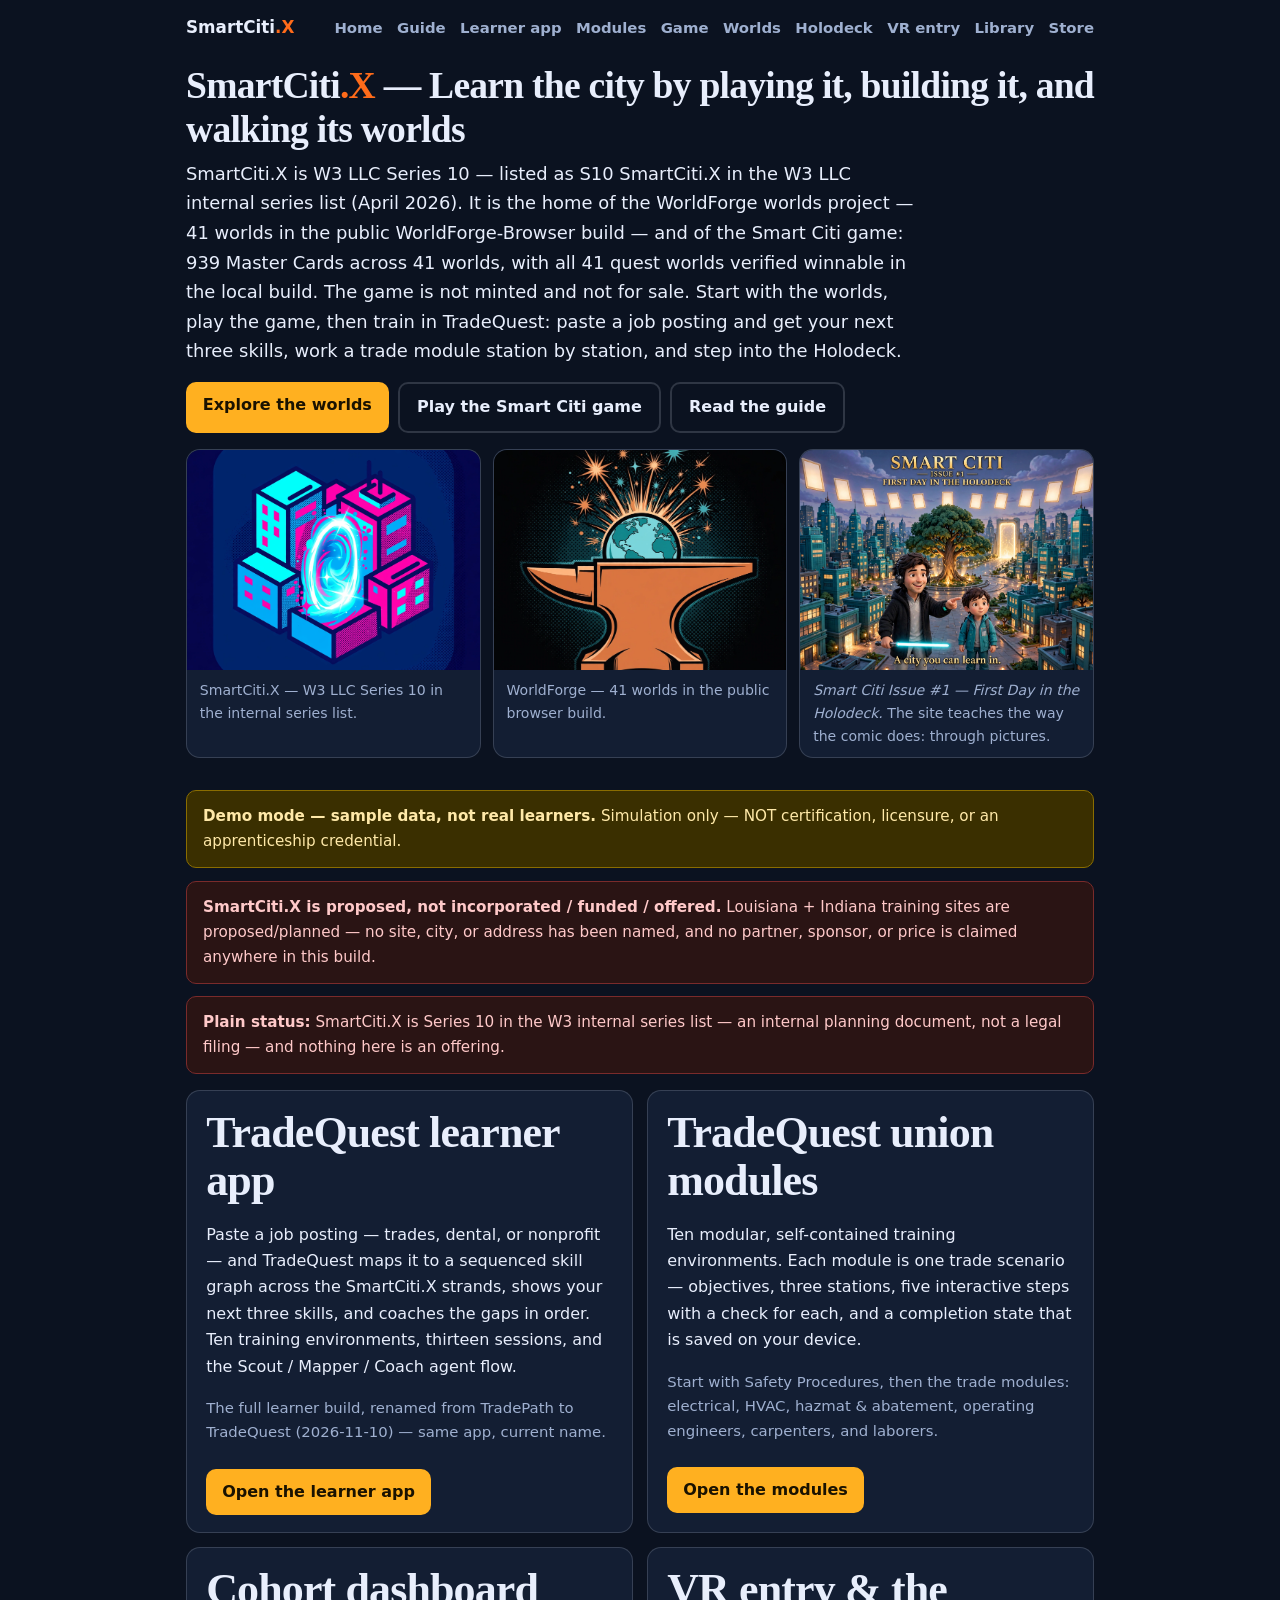
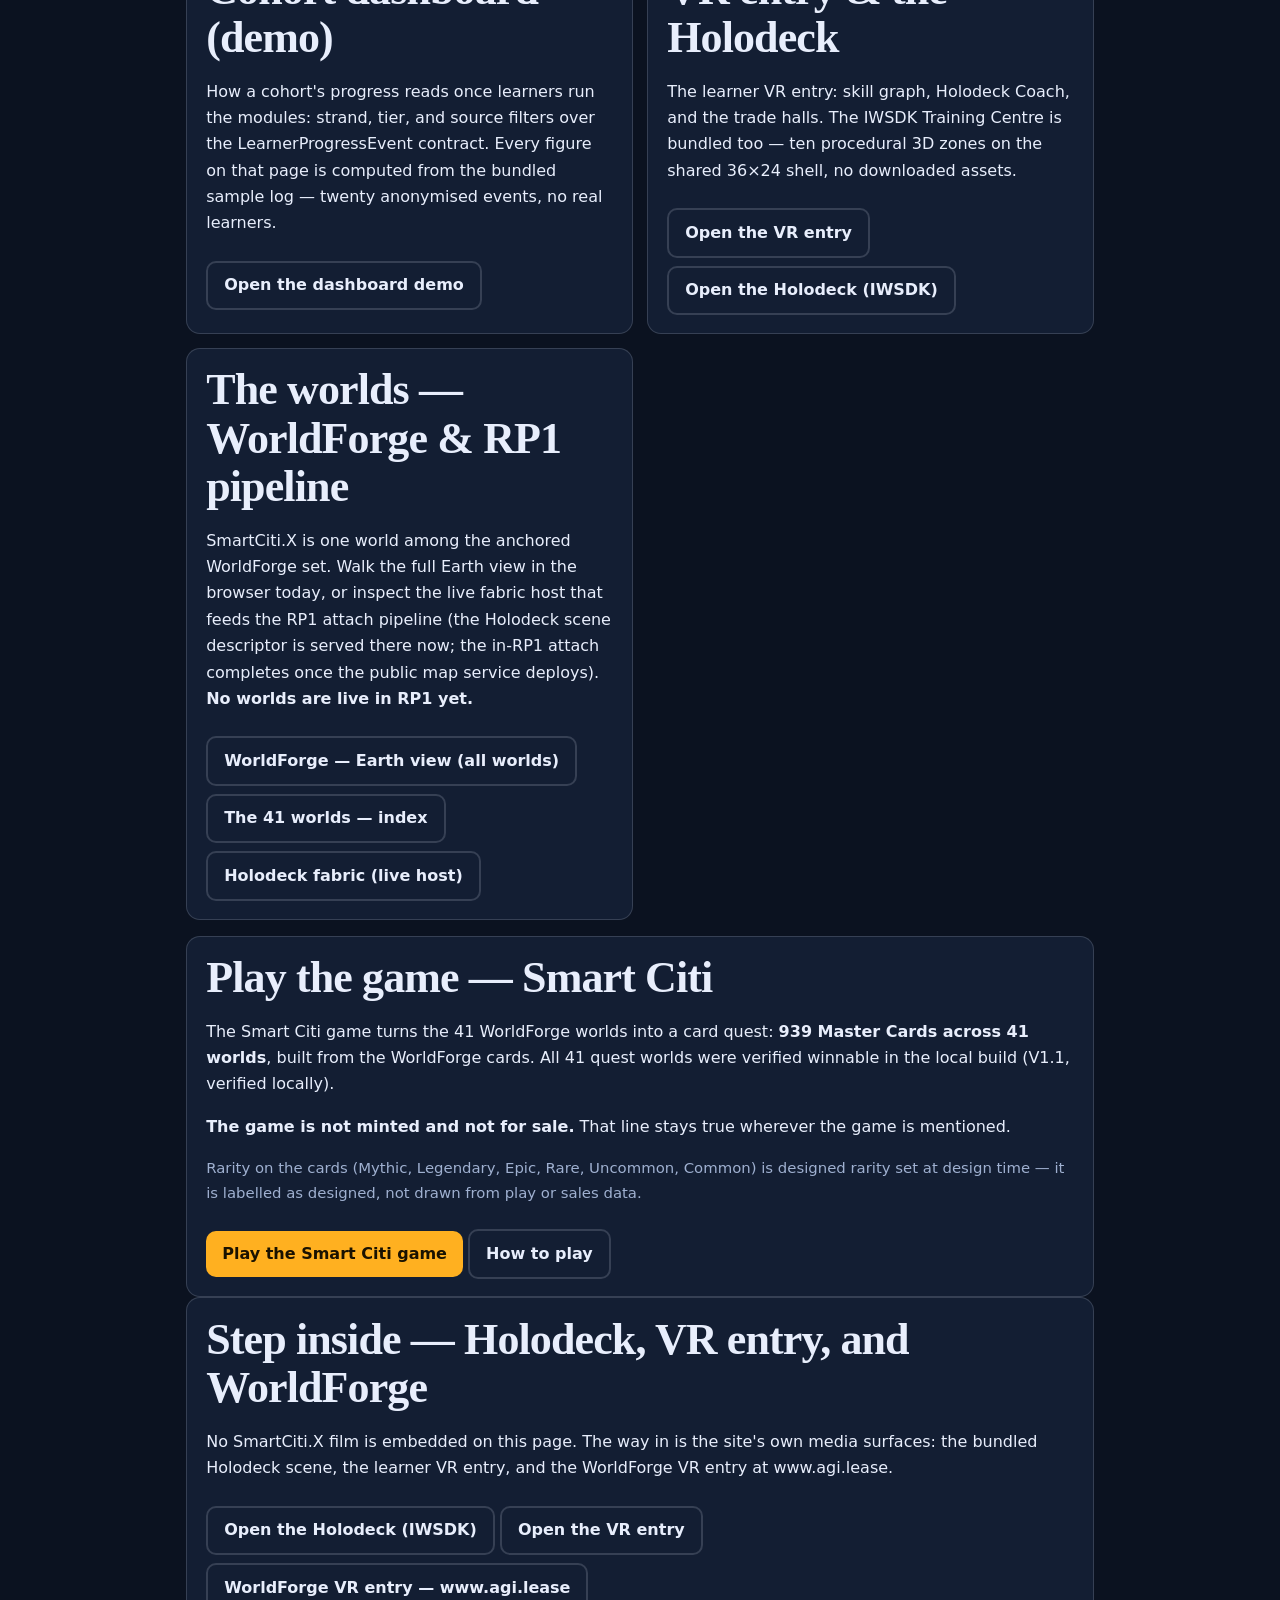
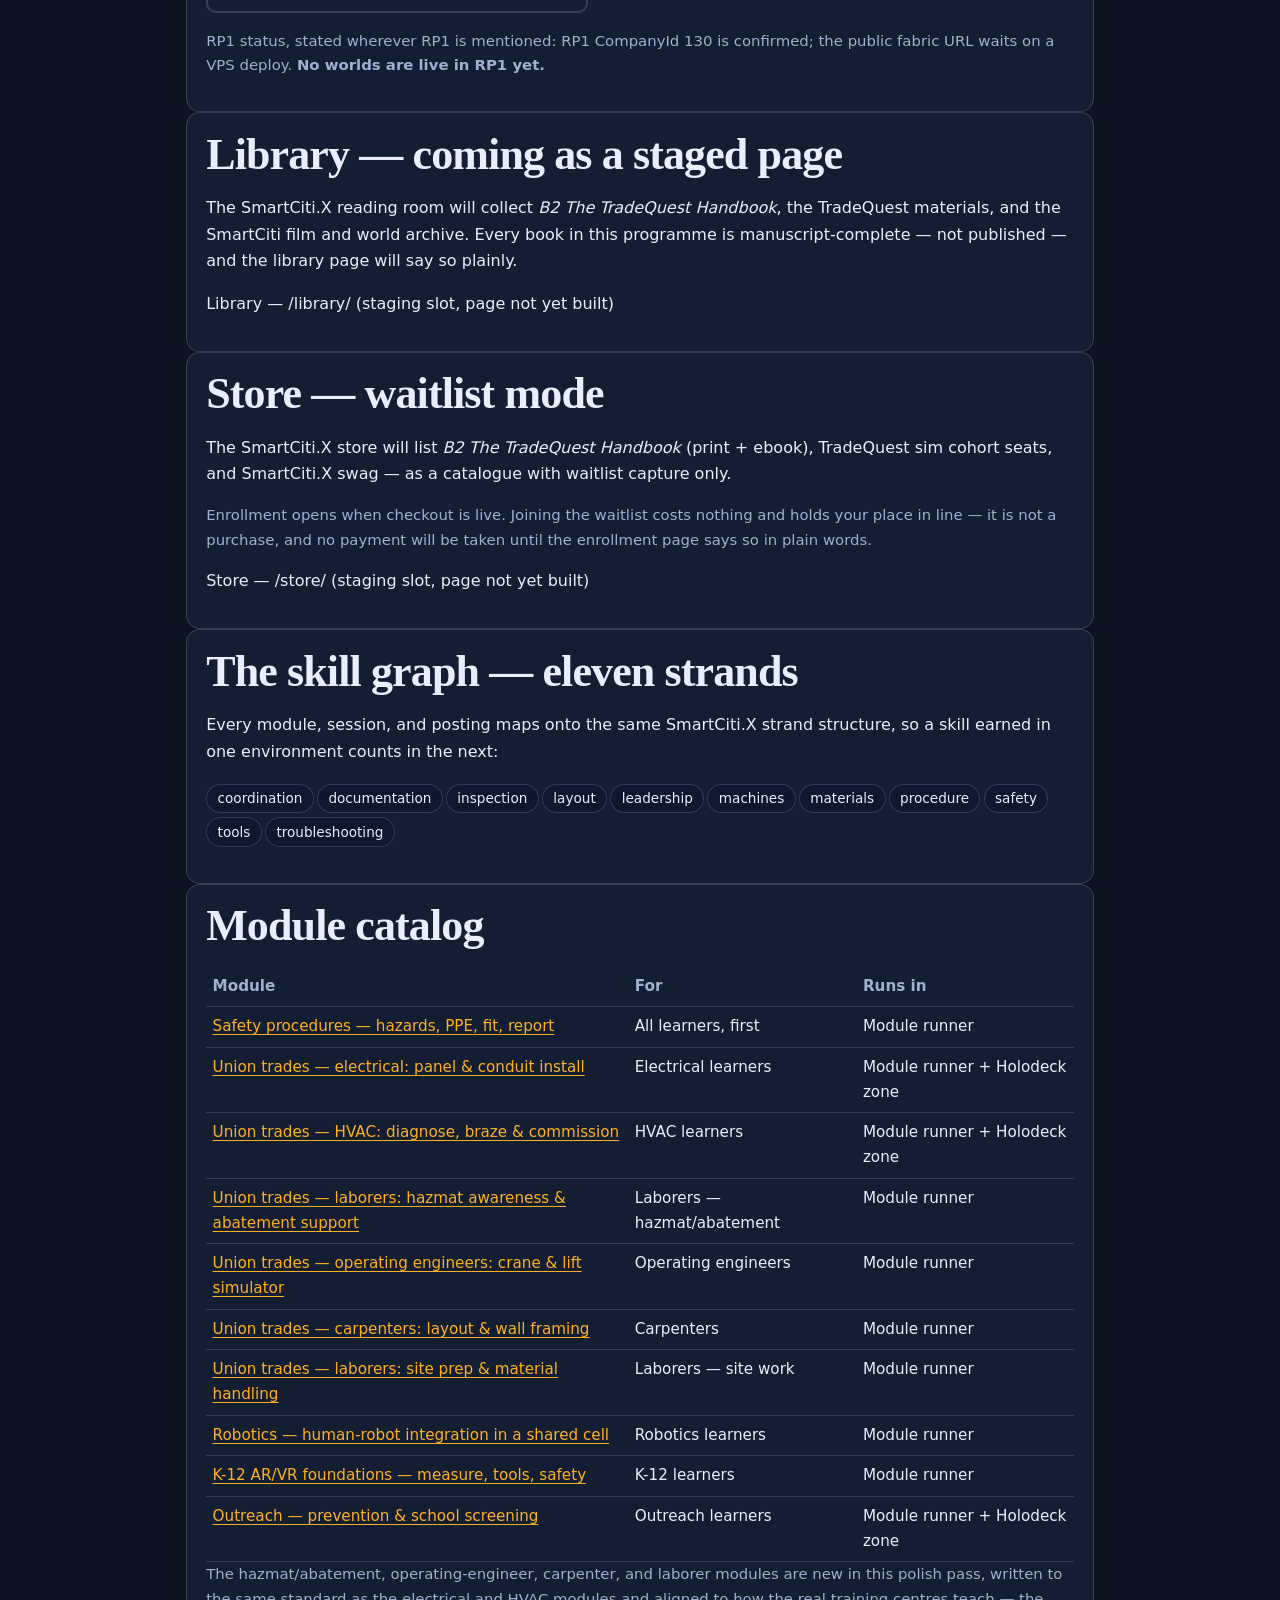
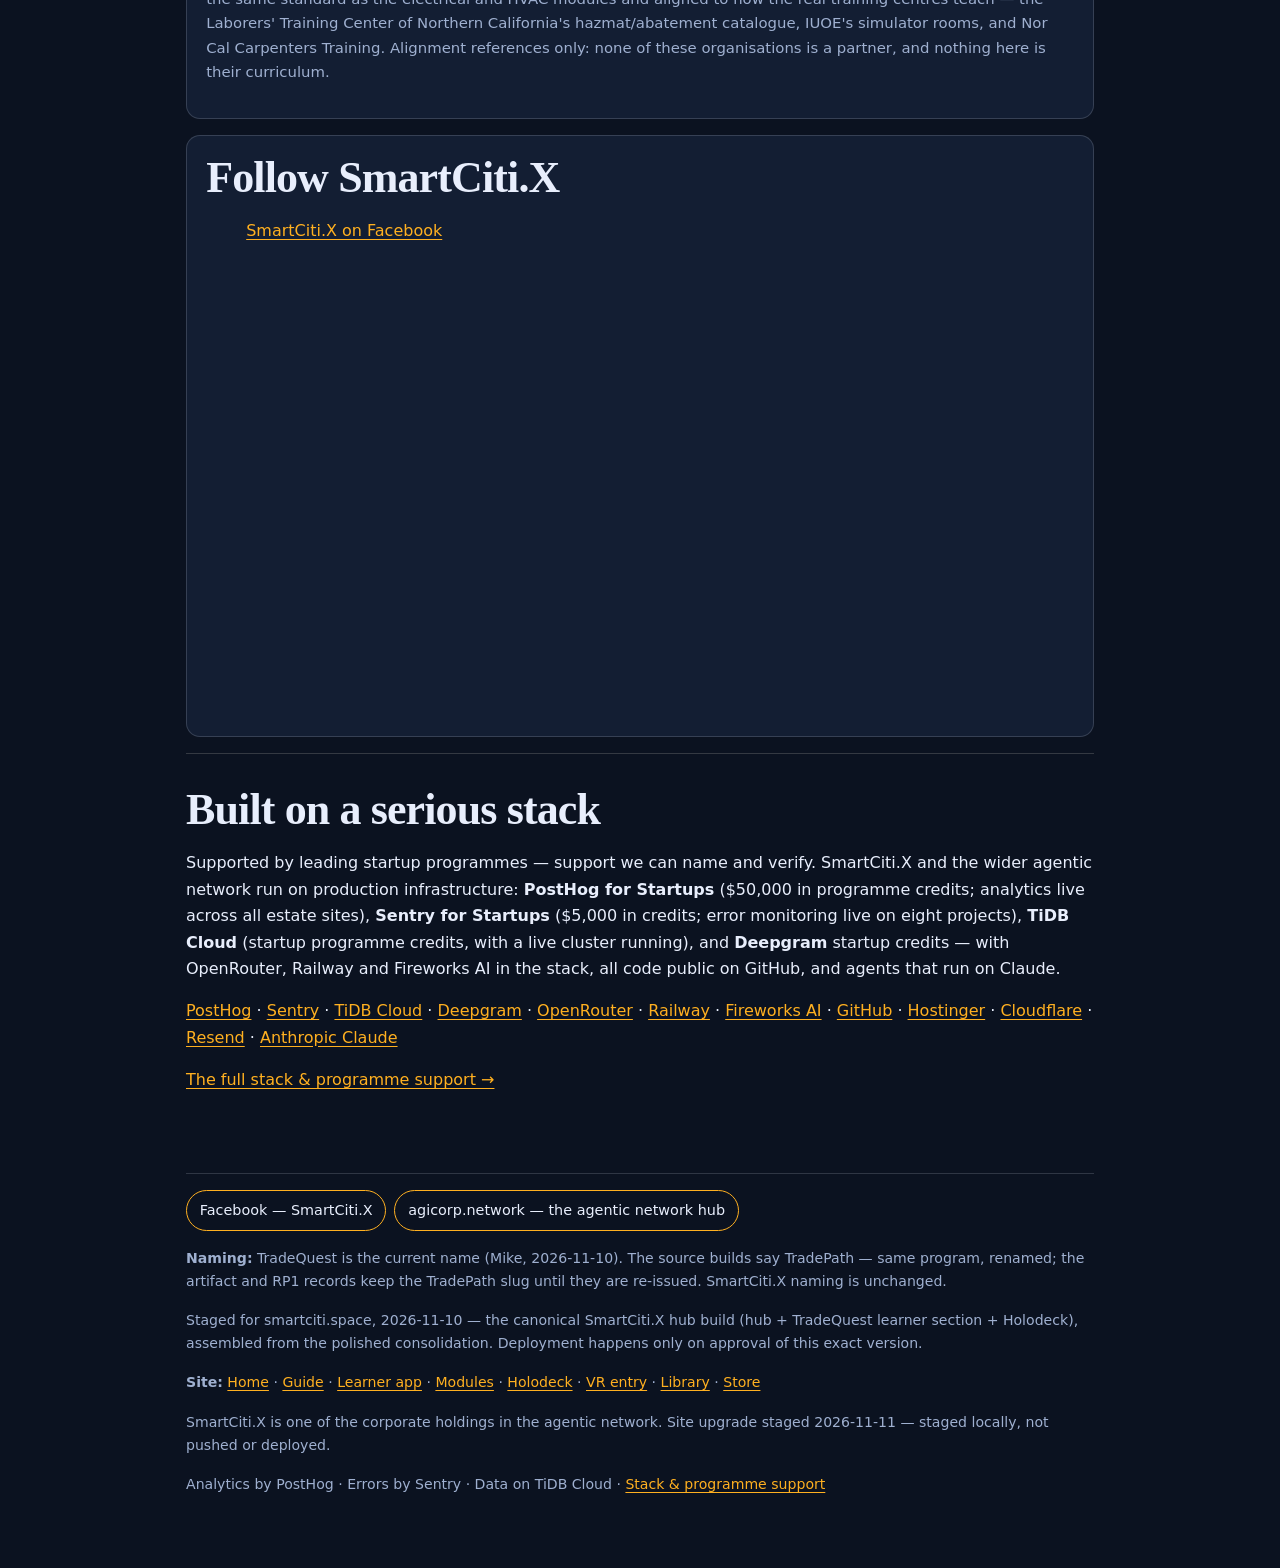
==== commit 2446e70f: "Add stack & programme support section, partners page, sitemap entry" ====
--- a/index.html
+++ b/index.html
@@ -74,6 +74,10 @@
 <link rel="stylesheet" href="assets/ds/smartciti.accent.css">
 <link rel="stylesheet" href="assets/ds/components.css">
 <script src="assets/ds/nav.js" defer></script>
+<script>
+!function(t,e){var o,n,p,r;e.__SV||(window.posthog=e,e._i=[],e.init=function(i,s,a){function g(t,e){var o=e.split(".");2==o.length&&(t=t[o[0]],e=o[1]),t[e]=function(){t.push([e].concat(Array.prototype.slice.call(arguments,0)))}}(p=t.createElement("script")).type="text/javascript",p.crossOrigin="anonymous",p.async=!0,p.src=s.api_host.replace(".i.posthog.com","-assets.i.posthog.com")+"/static/array.js",(r=t.getElementsByTagName("script")[0]).parentNode.insertBefore(p,r);var u=e;for(void 0!==a?u=e[a]=[]:a="posthog",u.people=u.people||[],u.toString=function(t){var e="posthog";return"posthog"!==a&&(e+="."+a),t||(e+=" (stub)"),e},u.people.toString=function(){return u.toString(1)+".people (stub)"},o="init Ie Ts Ms Ee Es Rs capture Ge calculateEventProperties Os register register_once register_for_session unregister unregister_for_session js getFeatureFlag getFeatureFlagPayload isFeatureFlagEnabled reloadFeatureFlags updateEarlyAccessFeatureEnrollment getEarlyAccessFeatures on onFeatureFlags onSessionId getSurveys getActiveMatchingSurveys renderSurvey canRenderSurvey canRenderSurveyIdentified renderSurveyPreview identify setPersonProperties group resetGroups setPersonPropertiesForFlags resetPersonPropertiesForFlags setGroupPropertiesForFlags resetGroupPropertiesForFlags reset get_distinct_id getGroups get_session_id get_session_replay_url alias set_config startSessionRecording stopSessionRecording sessionRecordingStarted captureException loadToolbar get_property getSessionProperty zs As createPersonProfile Is opt_in_capturing opt_out_capturing has_opted_in_capturing has_opted_out_capturing clear_opt_out_capturing Ds getPageviewId captureTraceFeedback captureTraceMetric".split(" "),n=0;n<o.length;n++)g(u,o[n]);e._i.push([i,s,a])},e.__SV=1)}(document,window.posthog||[]);
+posthog.init('phc_Di4hnxJzk3F4djejjDys9SaXLHjDiUQZSVhHwQUw5UWh',{api_host:'https://us.i.posthog.com',defaults:'2025-05-24',autocapture:true,capture_pageview:true,session_recording:{maskAllInputs:true}})
+</script>
 </head>
 <body>
 <main>
@@ -300,6 +304,13 @@
   </div>
 </section>
 
+<section aria-label="Stack and programme support" style="padding:2rem 0;border-top:1px solid rgba(128,128,128,.35)">
+  <h2>Built on a serious stack</h2>
+  <p>Supported by leading startup programmes — support we can name and verify. SmartCiti.X and the wider agentic network run on production infrastructure: <strong>PostHog for Startups</strong> ($50,000 in programme credits; analytics live across all estate sites), <strong>Sentry for Startups</strong> ($5,000 in credits; error monitoring live on eight projects), <strong>TiDB Cloud</strong> (startup programme credits, with a live cluster running), and <strong>Deepgram</strong> startup credits — with OpenRouter, Railway and Fireworks AI in the stack, all code public on GitHub, and agents that run on Claude.</p>
+  <p><a href="https://posthog.com">PostHog</a> · <a href="https://sentry.io">Sentry</a> · <a href="https://www.pingcap.com">TiDB Cloud</a> · <a href="https://deepgram.com">Deepgram</a> · <a href="https://openrouter.ai">OpenRouter</a> · <a href="https://railway.com">Railway</a> · <a href="https://fireworks.ai">Fireworks AI</a> · <a href="https://github.com">GitHub</a> · <a href="https://www.hostinger.com">Hostinger</a> · <a href="https://www.cloudflare.com">Cloudflare</a> · <a href="https://resend.com">Resend</a> · <a href="https://www.anthropic.com">Anthropic Claude</a></p>
+  <p><a href="partners.html">The full stack &amp; programme support →</a></p>
+</section>
+
 <footer>
   <ul class="agi-chips" aria-label="Follow us">
     <li><a href="https://www.facebook.com/profile.php?id=61596590964426" rel="noopener" target="_blank">Facebook — SmartCiti.X</a></li>
@@ -320,6 +331,7 @@
   <a href="https://www.agicorp.network/store/">Store</a></p>
   <p>SmartCiti.X is one of the corporate holdings in the agentic network.
   Site upgrade staged 2026-11-11 — staged locally, not pushed or deployed.</p>
+<p>Analytics by PostHog · Errors by Sentry · Data on TiDB Cloud · <a href="partners.html">Stack &amp; programme support</a></p>
 </footer>
 </main>
 <div id="fb-root"></div>
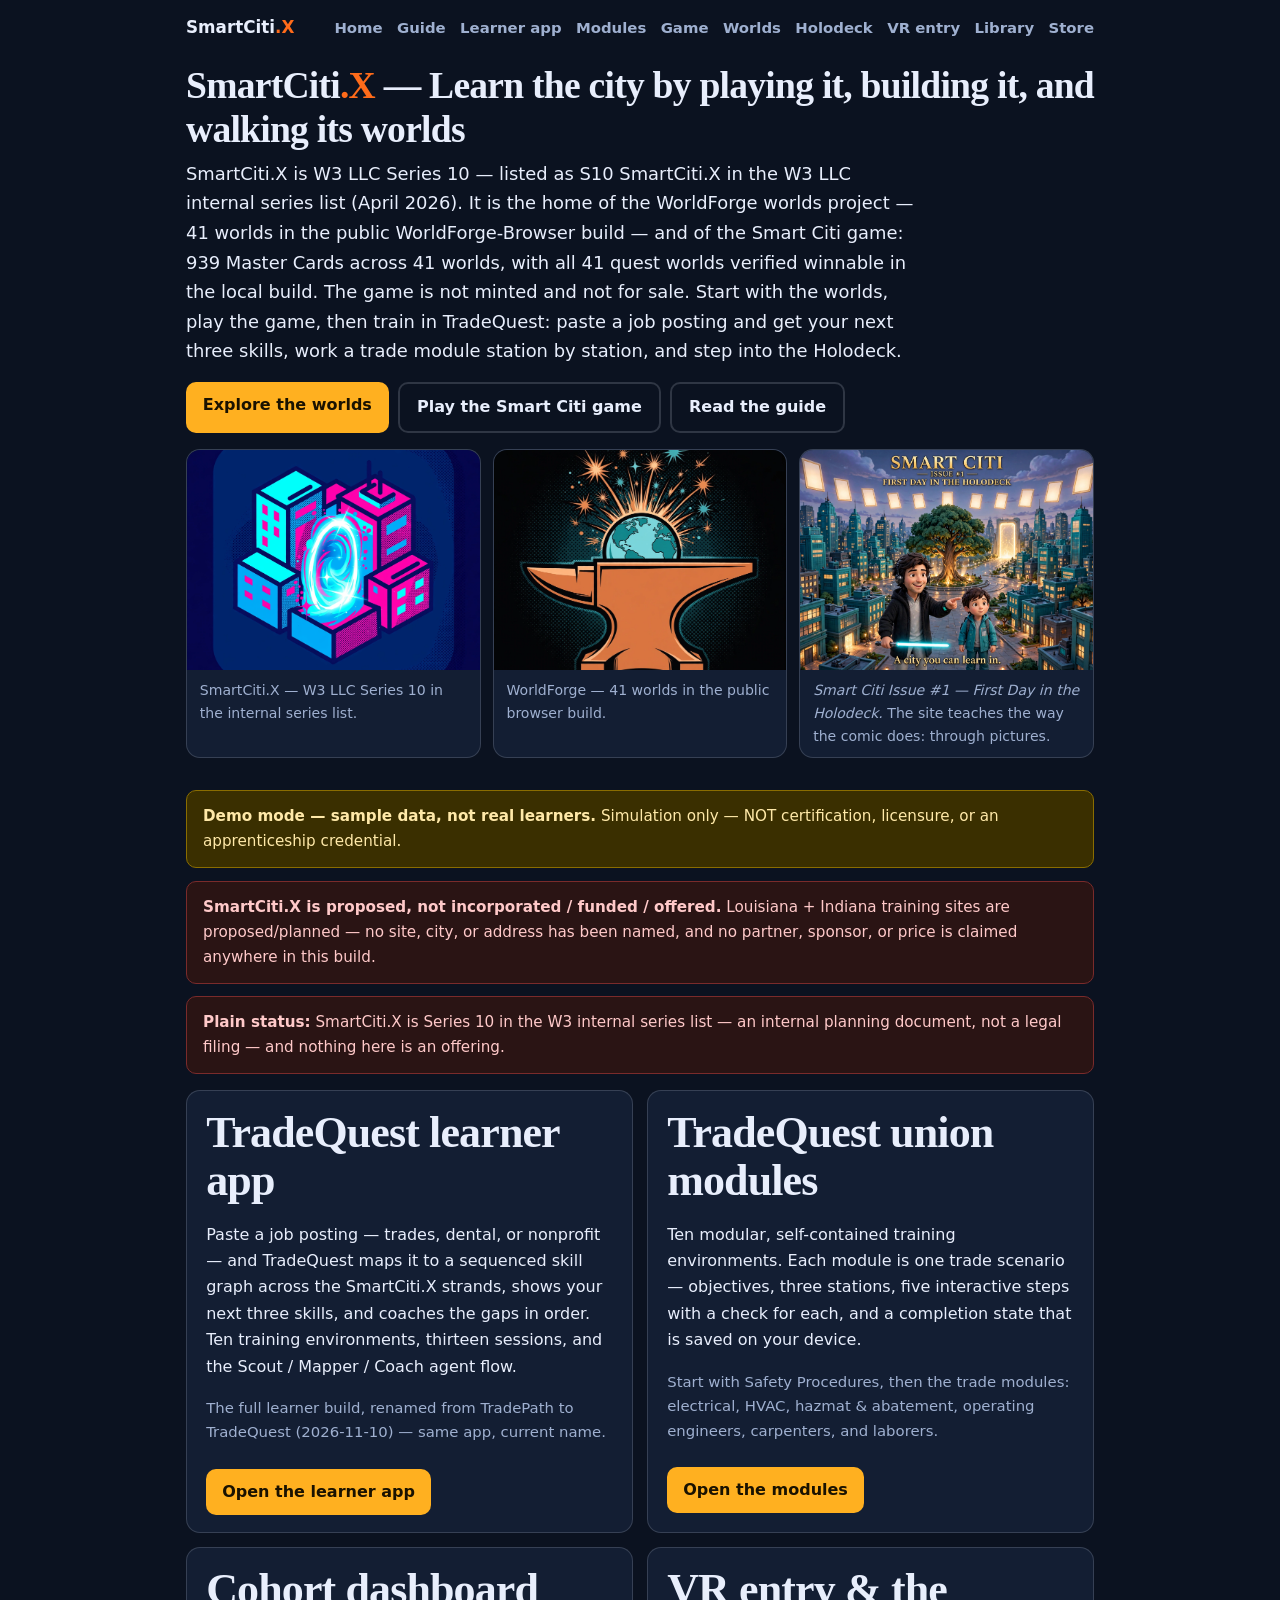
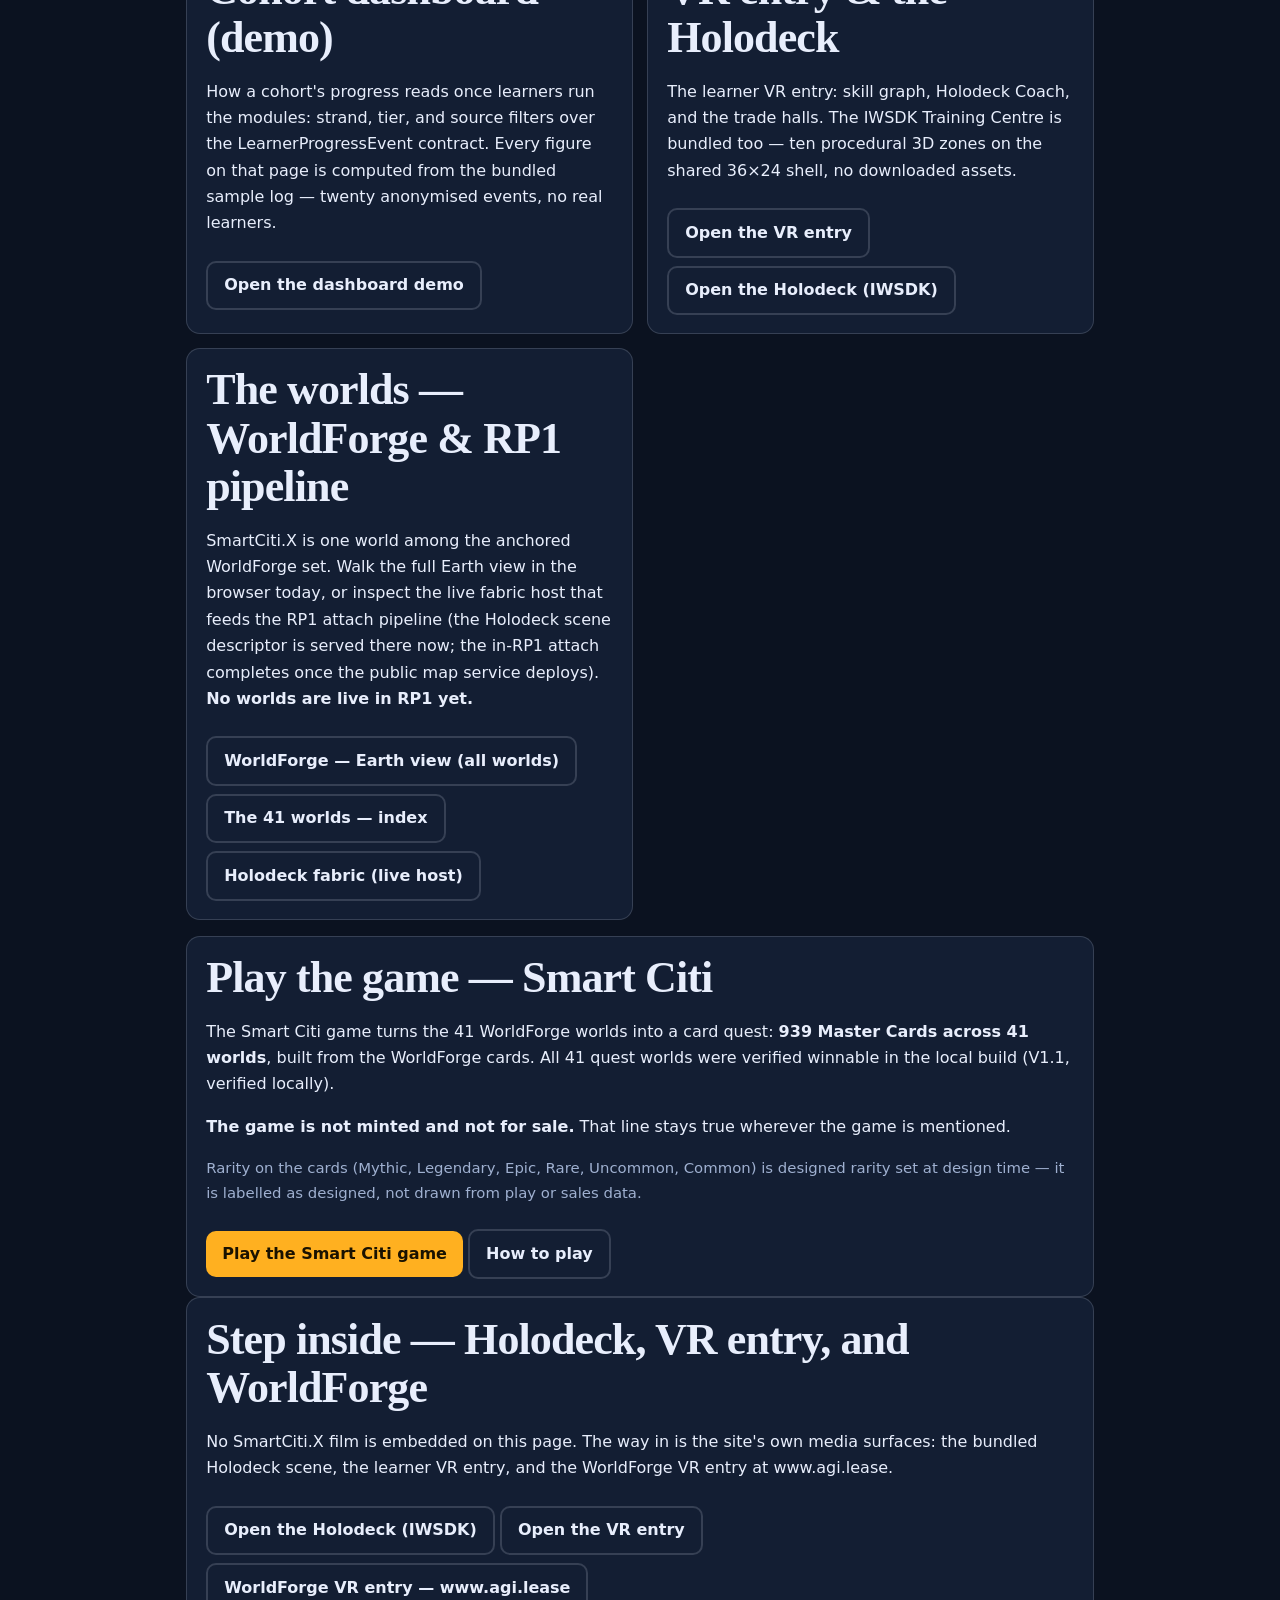
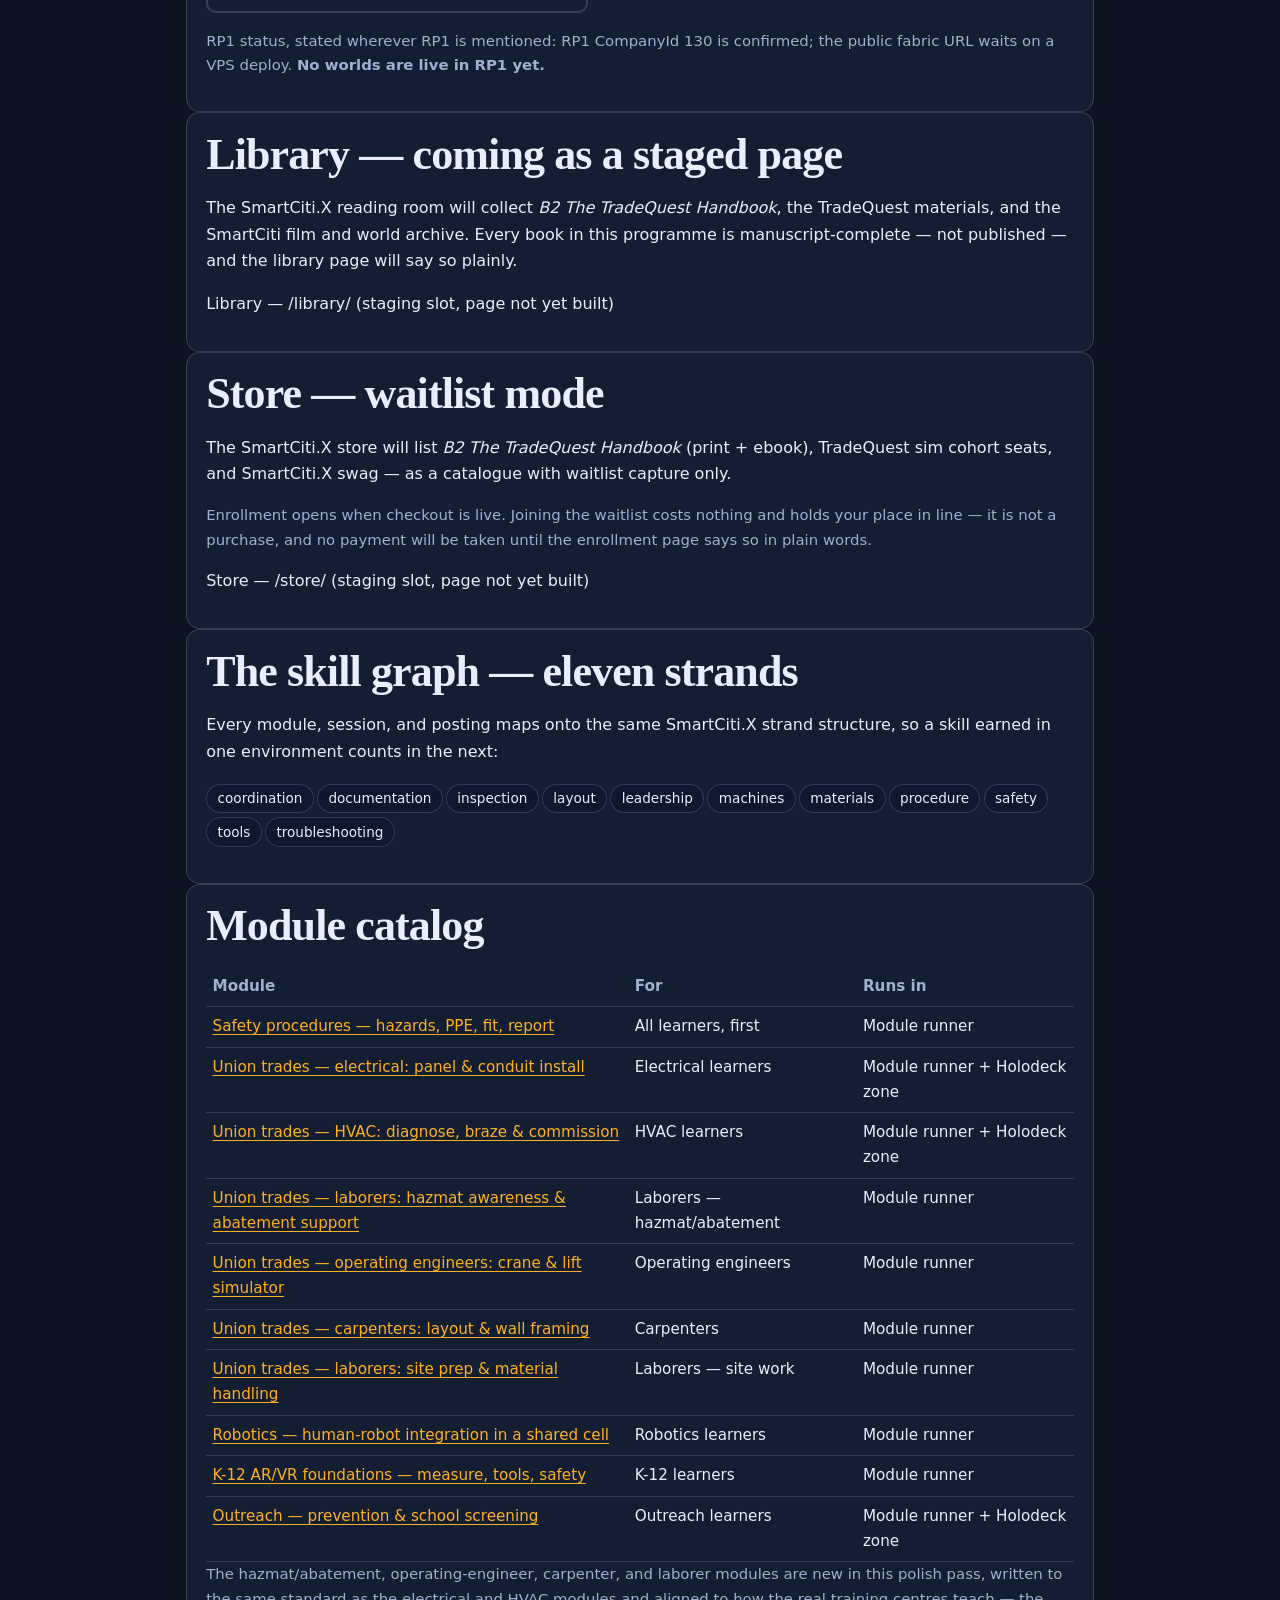
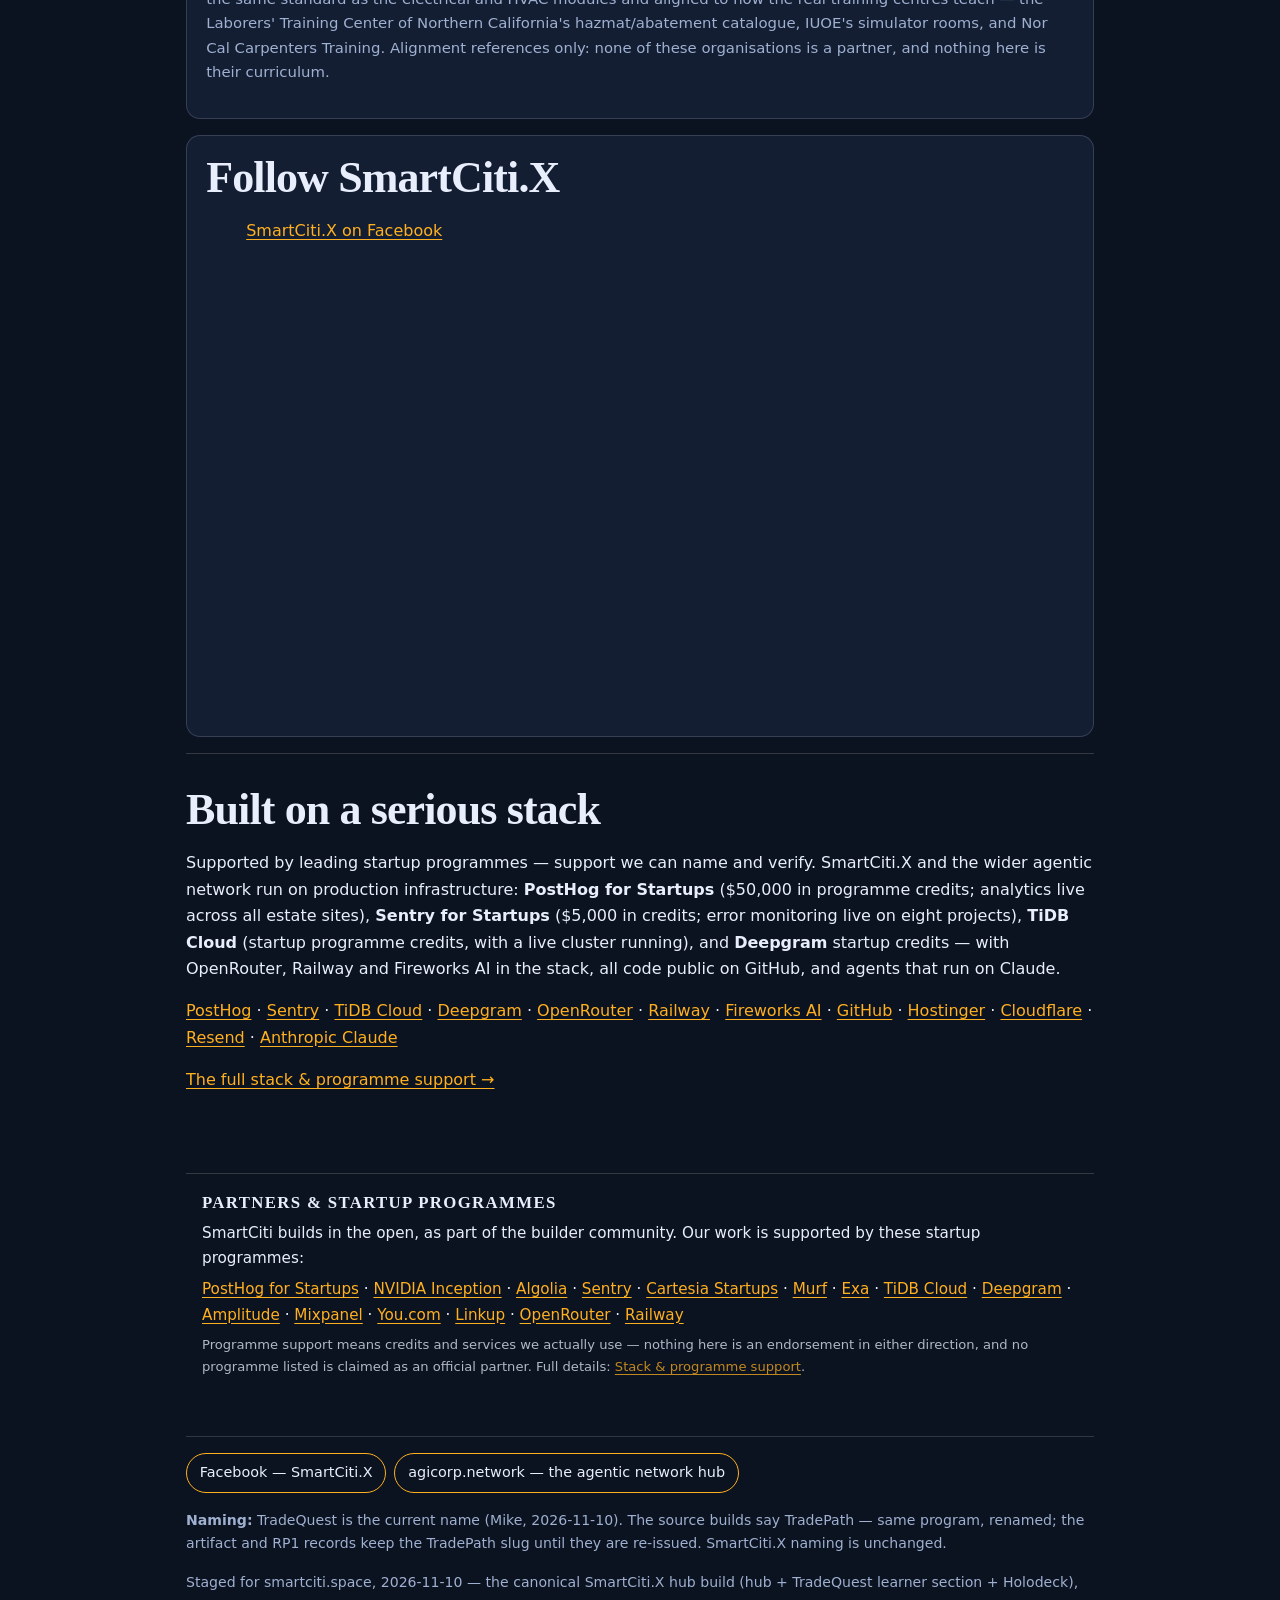
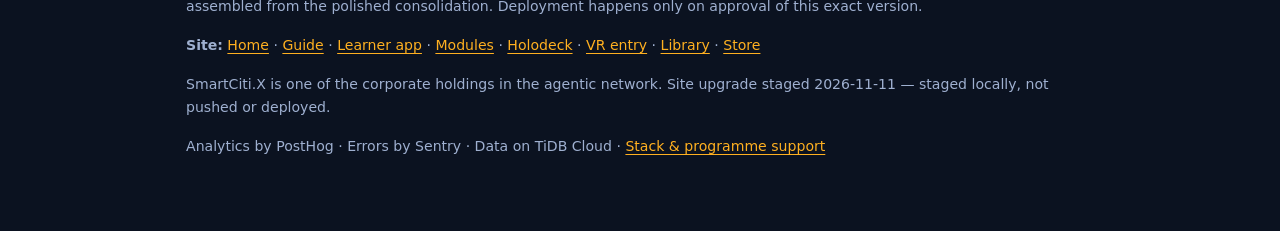
==== commit f17cd3a7: "Add Partners & startup programmes band to all pages" ====
--- a/index.html
+++ b/index.html
@@ -311,6 +311,7 @@
   <p><a href="partners.html">The full stack &amp; programme support →</a></p>
 </section>
 
+<section class="pband" data-pband="1"><style>.pband{border-top:1px solid rgba(128,128,128,.35);margin:2rem auto 0;padding:1.25rem 1rem;max-width:72rem;font-size:.95rem}.pband h2{font-size:1.05rem;text-transform:uppercase;letter-spacing:.08em;margin:0 0 .5rem}.pband p{margin:.4rem 0}.pband .pband-links a{white-space:nowrap}.pband .pband-note{font-size:.82rem;opacity:.75}</style><h2>Partners &amp; startup programmes</h2><p>SmartCiti builds in the open, as part of the builder community. Our work is supported by these startup programmes:</p><p class="pband-links"><a href="https://posthog.com">PostHog for Startups</a> &middot; <a href="https://www.nvidia.com/en-us/startups/">NVIDIA Inception</a> &middot; <a href="https://www.algolia.com">Algolia</a> &middot; <a href="https://sentry.io">Sentry</a> &middot; <a href="https://cartesia.ai">Cartesia Startups</a> &middot; <a href="https://murf.ai">Murf</a> &middot; <a href="https://exa.ai">Exa</a> &middot; <a href="https://www.pingcap.com">TiDB Cloud</a> &middot; <a href="https://deepgram.com">Deepgram</a> &middot; <a href="https://amplitude.com">Amplitude</a> &middot; <a href="https://mixpanel.com">Mixpanel</a> &middot; <a href="https://you.com">You.com</a> &middot; <a href="https://www.linkup.so">Linkup</a> &middot; <a href="https://openrouter.ai">OpenRouter</a> &middot; <a href="https://railway.com">Railway</a></p><p class="pband-note">Programme support means credits and services we actually use &mdash; nothing here is an endorsement in either direction, and no programme listed is claimed as an official partner. Full details: <a href="/partners.html">Stack &amp; programme support</a>.</p></section>
 <footer>
   <ul class="agi-chips" aria-label="Follow us">
     <li><a href="https://www.facebook.com/profile.php?id=61596590964426" rel="noopener" target="_blank">Facebook — SmartCiti.X</a></li>
